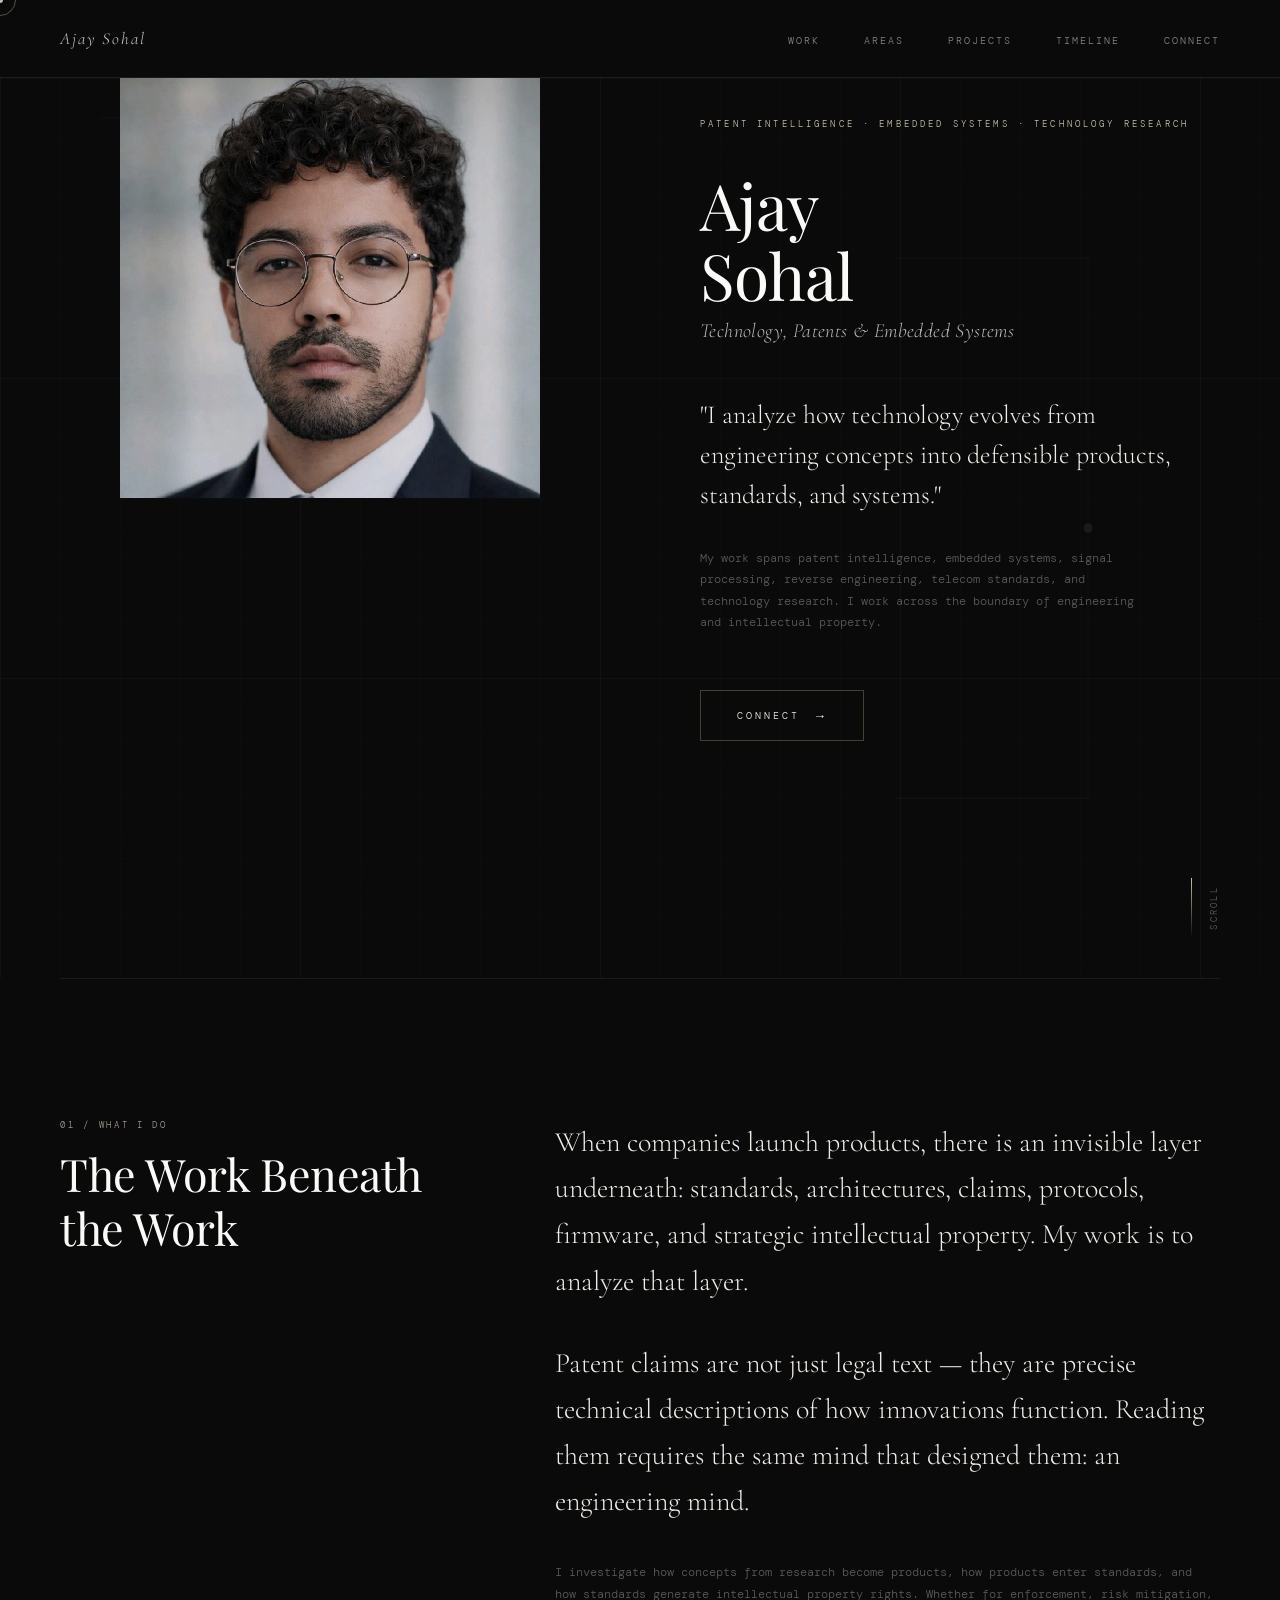
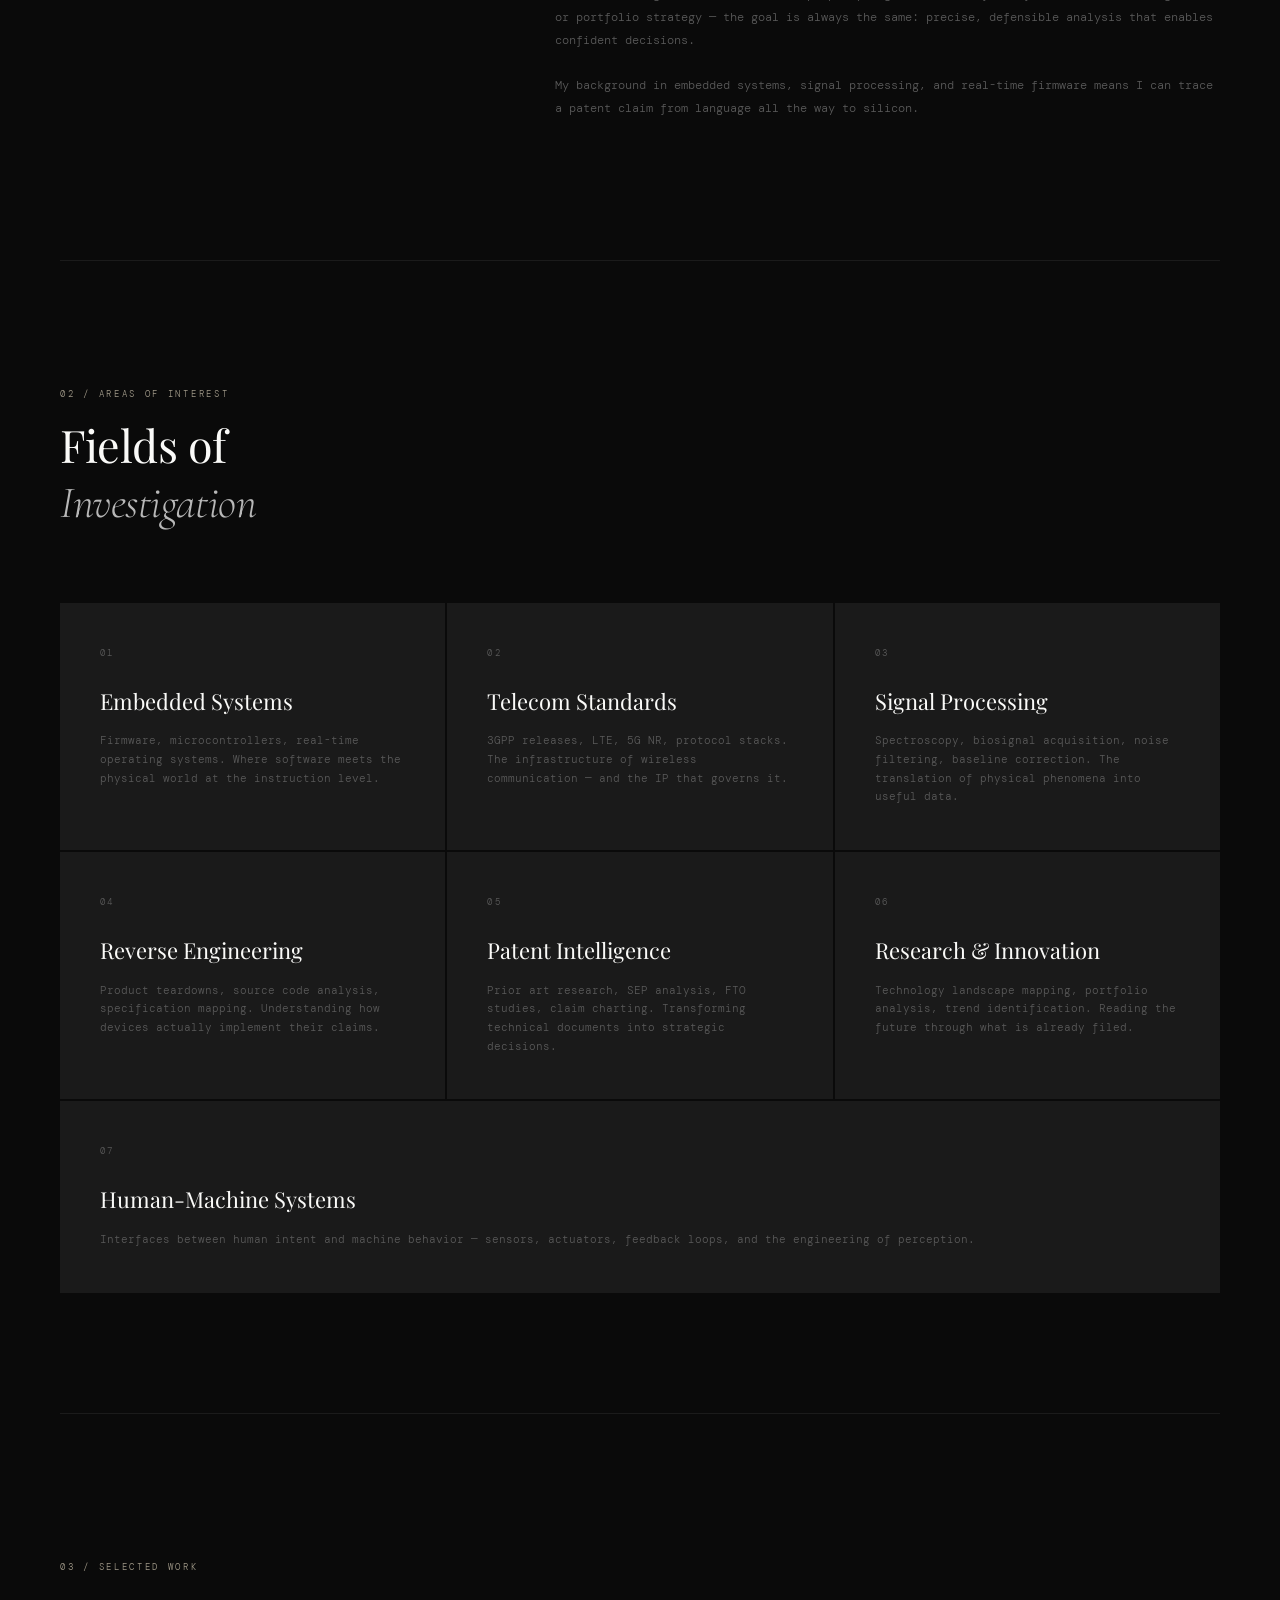
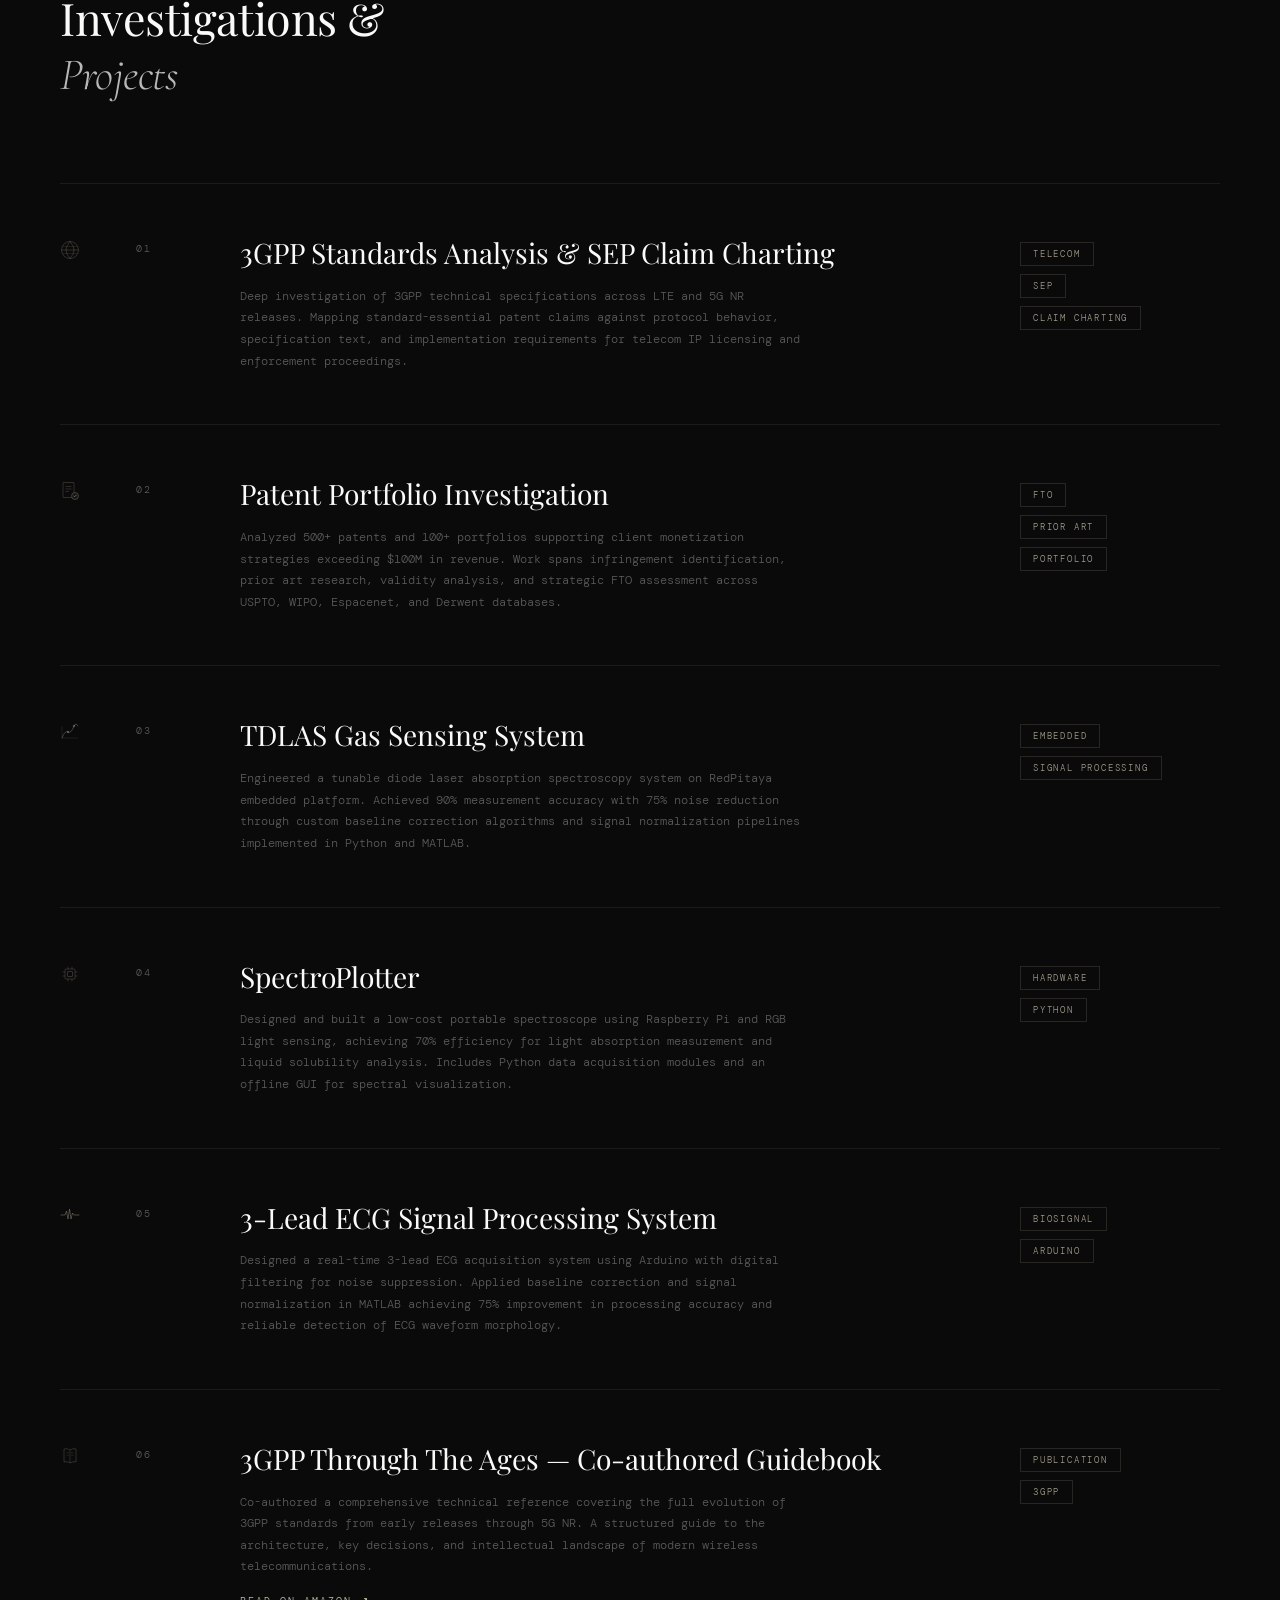
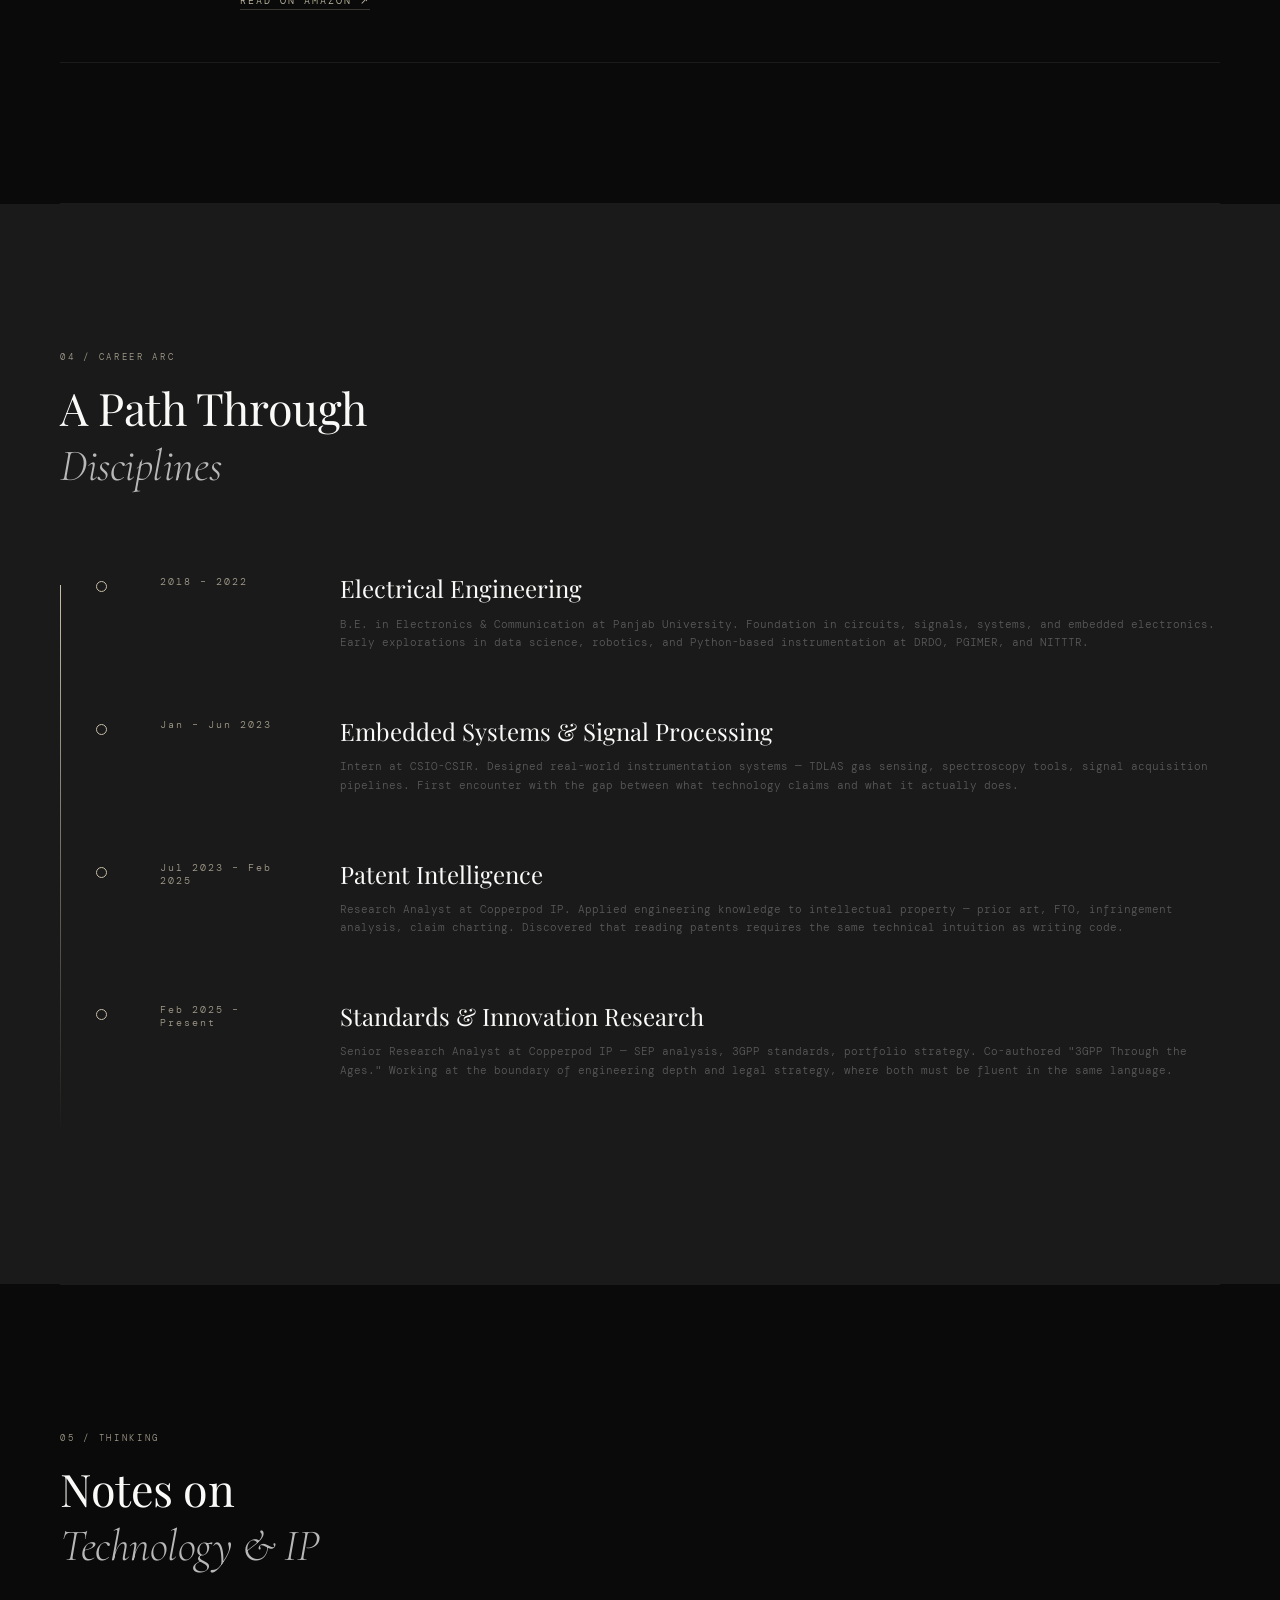
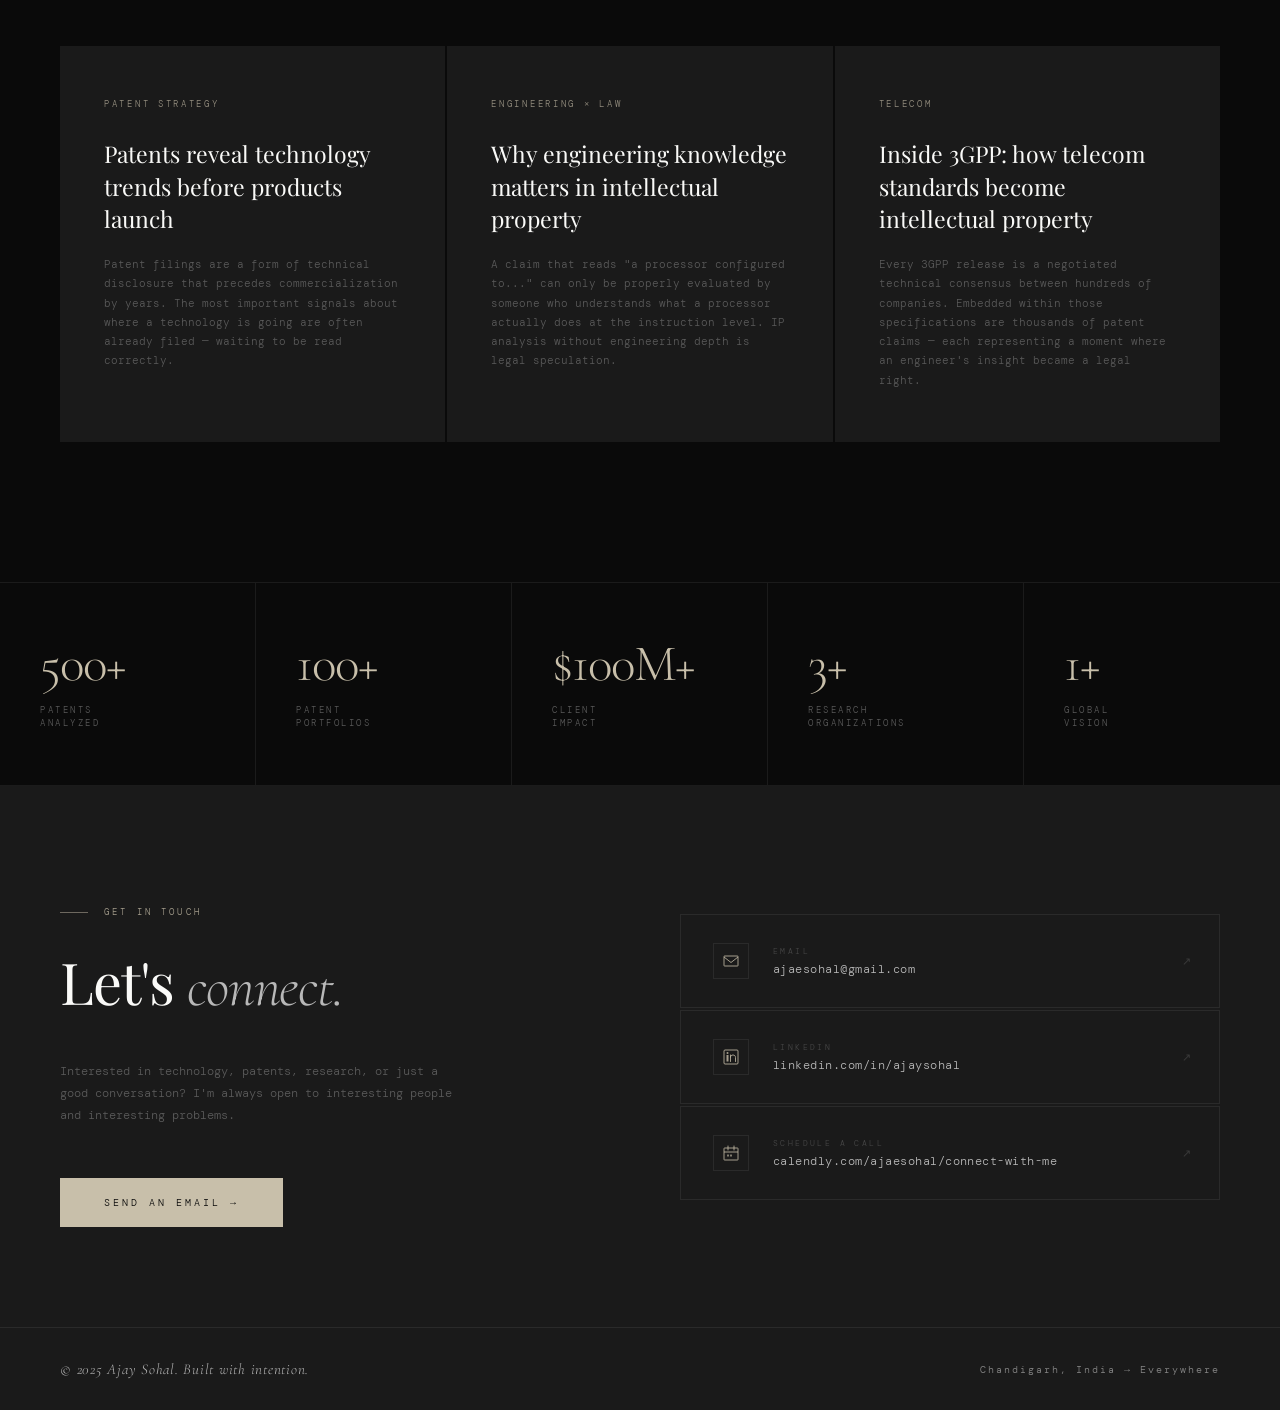
==== index.html @ 1cfcf32a "Rename ajay-sohal-portfolio-updated.html to index.html" ====
<!DOCTYPE html>
<html lang="en">
<head>
<meta charset="UTF-8">
<meta name="viewport" content="width=device-width, initial-scale=1.0">
<title>Ajay Sohal — Patents, Embedded Systems & Technology Research</title>
<link rel="preconnect" href="https://fonts.googleapis.com">
<link rel="preconnect" href="https://fonts.gstatic.com" crossorigin>
<link href="https://fonts.googleapis.com/css2?family=Playfair+Display:wght@300;400;500&family=DM+Mono:wght@300;400&family=Cormorant+Garamond:ital,wght@0,300;0,400;1,300;1,400&family=Space+Grotesk:wght@300;400&display=swap" rel="stylesheet">
<style>
  :root {
    --black: #0a0a0a;
    --charcoal: #1a1a1a;
    --graphite: #2e2e2e;
    --muted: #5a5a5a;
    --faint: #888;
    --ghost: #b8b8b8;
    --off-white: #f0ede8;
    --white: #fafaf8;
    --accent: #c8bfaa;
    --line: rgba(255,255,255,0.07);
    --line-light: rgba(0,0,0,0.08);
  }

  * { margin: 0; padding: 0; box-sizing: border-box; }

  html { scroll-behavior: smooth; }

  body {
    background: var(--black);
    color: var(--off-white);
    font-family: 'DM Mono', monospace;
    font-weight: 300;
    overflow-x: hidden;
    cursor: none;
  }

  /* Custom cursor */
  .cursor {
    position: fixed;
    width: 6px;
    height: 6px;
    background: var(--accent);
    border-radius: 50%;
    pointer-events: none;
    z-index: 9999;
    transform: translate(-50%, -50%);
    transition: transform 0.1s ease;
  }
  .cursor-ring {
    position: fixed;
    width: 32px;
    height: 32px;
    border: 1px solid rgba(200,191,170,0.4);
    border-radius: 50%;
    pointer-events: none;
    z-index: 9998;
    transform: translate(-50%, -50%);
    transition: all 0.18s ease;
  }
  .cursor-ring.hover {
    width: 56px;
    height: 56px;
    border-color: var(--accent);
    background: rgba(200,191,170,0.04);
  }

  /* Navigation */
  nav {
    position: relative;
    padding: 28px 60px;
    display: flex;
    justify-content: space-between;
    align-items: center;
    background: var(--black);
    border-bottom: 1px solid var(--line);
  }
  .nav-logo {
    font-family: 'Cormorant Garamond', serif;
    font-size: 17px;
    letter-spacing: 0.12em;
    color: var(--off-white);
    text-decoration: none;
    font-style: italic;
    opacity: 0.85;
  }
  .nav-links {
    display: flex;
    gap: 44px;
    list-style: none;
  }
  .nav-links a {
    font-family: 'DM Mono', monospace;
    font-size: 10px;
    letter-spacing: 0.2em;
    text-transform: uppercase;
    color: var(--ghost);
    text-decoration: none;
    transition: color 0.3s;
    opacity: 0.7;
  }
  .nav-links a:hover { color: var(--off-white); opacity: 1; }

  /* Section utilities */
  section { position: relative; }

  .container {
    max-width: 1280px;
    margin: 0 auto;
    padding: 0 60px;
  }

  /* ─── HERO ─── */
  #hero {
    min-height: 100vh;
    display: grid;
    grid-template-columns: 1fr 1fr;
    position: relative;
    overflow: hidden;
    align-items: start;
  }

  .hero-canvas {
    position: absolute;
    inset: 0;
    z-index: 0;
  }

  .hero-left {
    position: relative;
    z-index: 2;
    display: flex;
    align-items: flex-start;
    justify-content: center;
    padding: 0;
  }

  .hero-portrait-wrap {
    position: relative;
    width: 100%;
    display: flex;
    align-items: flex-start;
    justify-content: center;
    padding: 0 20px 0 40px;
  }
  .hero-portrait {
    display: block;
    width: 100%;
    max-width: 420px;
    height: auto;
    max-height: 100vh;
    object-fit: contain;
    object-position: top center;
    filter: grayscale(20%) contrast(1.06);
    opacity: 0.92;
  }

  .hero-right {
    position: relative;
    z-index: 2;
    display: flex;
    flex-direction: column;
    justify-content: center;
    padding: 40px 60px 80px 60px;
  }

  .hero-label {
    font-family: 'DM Mono', monospace;
    font-size: 9px;
    letter-spacing: 0.35em;
    text-transform: uppercase;
    color: var(--accent);
    margin-bottom: 40px;
    opacity: 0;
    animation: fadeUp 0.8s ease 0.3s forwards;
  }

  .hero-name {
    font-family: 'Playfair Display', serif;
    font-size: clamp(44px, 5vw, 72px);
    font-weight: 300;
    line-height: 1.1;
    letter-spacing: -0.01em;
    color: var(--white);
    margin-bottom: 8px;
    opacity: 0;
    animation: fadeUp 0.9s ease 0.5s forwards;
  }

  .hero-disciplines {
    font-family: 'Cormorant Garamond', serif;
    font-size: clamp(15px, 1.6vw, 20px);
    font-weight: 300;
    font-style: italic;
    color: var(--ghost);
    letter-spacing: 0.02em;
    margin-bottom: 52px;
    opacity: 0;
    animation: fadeUp 0.9s ease 0.65s forwards;
  }

  .hero-statement {
    font-family: 'Cormorant Garamond', serif;
    font-size: clamp(19px, 2.1vw, 26px);
    font-weight: 300;
    line-height: 1.55;
    color: var(--off-white);
    max-width: 480px;
    margin-bottom: 32px;
    opacity: 0;
    animation: fadeUp 0.9s ease 0.8s forwards;
  }

  .hero-secondary {
    font-family: 'DM Mono', monospace;
    font-size: 12px;
    font-weight: 300;
    line-height: 1.8;
    color: var(--muted);
    max-width: 440px;
    margin-bottom: 56px;
    opacity: 0;
    animation: fadeUp 0.9s ease 1.0s forwards;
  }

  .btn-connect {
    display: inline-flex;
    align-items: center;
    gap: 16px;
    font-family: 'DM Mono', monospace;
    font-size: 10px;
    letter-spacing: 0.3em;
    text-transform: uppercase;
    color: var(--off-white);
    text-decoration: none;
    border: 1px solid rgba(200,191,170,0.3);
    padding: 16px 36px;
    transition: all 0.4s ease;
    width: fit-content;
    opacity: 0;
    animation: fadeUp 0.9s ease 1.2s forwards;
    position: relative;
    overflow: hidden;
  }
  .btn-connect::before {
    content: '';
    position: absolute;
    left: 0; top: 0; bottom: 0;
    width: 0;
    background: rgba(200,191,170,0.08);
    transition: width 0.4s ease;
  }
  .btn-connect:hover::before { width: 100%; }
  .btn-connect:hover { border-color: rgba(200,191,170,0.7); color: var(--white); }
  .btn-connect .arrow { 
    font-size: 13px; 
    transition: transform 0.3s;
    display: inline-block;
  }
  .btn-connect:hover .arrow { transform: translateX(4px); }

  /* Scroll indicator */
  .scroll-hint {
    position: absolute;
    bottom: 40px;
    right: 60px;
    z-index: 2;
    display: flex;
    align-items: center;
    gap: 16px;
    opacity: 0;
    animation: fadeIn 1s ease 2s forwards;
  }
  .scroll-hint span {
    font-family: 'DM Mono', monospace;
    font-size: 9px;
    letter-spacing: 0.25em;
    text-transform: uppercase;
    color: var(--muted);
    writing-mode: vertical-rl;
    transform: rotate(180deg);
  }
  .scroll-line {
    width: 1px;
    height: 60px;
    background: linear-gradient(to bottom, var(--accent), transparent);
    animation: lineGrow 1.5s ease 2.5s both;
  }

  /* ─── DIVIDER ─── */
  .divider {
    height: 1px;
    background: var(--line);
    margin: 0 60px;
  }

  /* ─── WHAT I DO ─── */
  #what {
    padding: 140px 0;
  }
  .what-inner {
    display: grid;
    grid-template-columns: 1fr 1.6fr;
    gap: 80px;
    align-items: start;
  }
  .section-meta {
    display: flex;
    flex-direction: column;
    gap: 16px;
    position: sticky;
    top: 120px;
  }
  .section-index {
    font-family: 'DM Mono', monospace;
    font-size: 9px;
    letter-spacing: 0.3em;
    text-transform: uppercase;
    color: var(--accent);
    opacity: 0.8;
  }
  .section-title {
    font-family: 'Playfair Display', serif;
    font-size: clamp(28px, 3.5vw, 48px);
    font-weight: 300;
    line-height: 1.2;
    color: var(--white);
    letter-spacing: -0.01em;
  }

  .what-content p {
    font-family: 'Cormorant Garamond', serif;
    font-size: clamp(20px, 2.2vw, 28px);
    font-weight: 300;
    line-height: 1.65;
    color: var(--off-white);
    margin-bottom: 36px;
  }
  .what-content p.muted-p {
    font-family: 'DM Mono', monospace;
    font-size: 13px;
    line-height: 1.9;
    color: var(--muted);
    font-size: 12px;
    margin-bottom: 0;
  }

  /* ─── AREAS ─── */
  #areas {
    padding: 120px 0;
  }
  .areas-header {
    margin-bottom: 72px;
  }
  .areas-grid {
    display: grid;
    grid-template-columns: repeat(3, 1fr);
    gap: 2px;
  }
  .area-card {
    background: var(--charcoal);
    padding: 44px 40px;
    transition: background 0.4s ease, transform 0.3s ease;
    position: relative;
    overflow: hidden;
    cursor: default;
  }
  .area-card::before {
    content: '';
    position: absolute;
    top: 0; left: 0;
    width: 0;
    height: 1px;
    background: var(--accent);
    transition: width 0.5s ease;
  }
  .area-card:hover::before { width: 100%; }
  .area-card:hover { background: #1f1f1f; }
  .area-num {
    font-family: 'DM Mono', monospace;
    font-size: 9px;
    letter-spacing: 0.25em;
    color: var(--muted);
    margin-bottom: 28px;
    display: block;
  }
  .area-name {
    font-family: 'Playfair Display', serif;
    font-size: 22px;
    font-weight: 300;
    color: var(--white);
    line-height: 1.3;
    margin-bottom: 16px;
  }
  .area-desc {
    font-family: 'DM Mono', monospace;
    font-size: 11px;
    line-height: 1.7;
    color: var(--muted);
  }


  .work-icon {
    display: flex;
    align-items: flex-start;
    padding-top: 4px;
    opacity: 0.75;
    transition: opacity 0.3s;
    flex-shrink: 0;
  }
  .work-item:hover .work-icon { opacity: 1; }
  /* ─── WORK ─── */
  #work {
    padding: 140px 0;
  }
  .work-header {
    margin-bottom: 80px;
  }
  .work-list {
    display: flex;
    flex-direction: column;
    gap: 0;
  }
  .work-item {
    display: grid;
    grid-template-columns: 36px 64px 1fr 200px;
    gap: 40px;
    align-items: start;
    padding: 52px 0;
    border-top: 1px solid var(--line);
    transition: all 0.3s ease;
    position: relative;
  }
  .work-item::after {
    content: '';
    position: absolute;
    bottom: 0; left: 0;
    width: 0;
    height: 1px;
    background: rgba(200,191,170,0.2);
    transition: width 0.5s ease;
  }
  .work-item:hover::after { width: 100%; }
  .work-item:last-child { border-bottom: 1px solid var(--line); }
  .work-num {
    font-family: 'DM Mono', monospace;
    font-size: 10px;
    letter-spacing: 0.2em;
    color: var(--muted);
    padding-top: 6px;
  }
  .work-body {}
  .work-title {
    font-family: 'Playfair Display', serif;
    font-size: clamp(20px, 2.2vw, 30px);
    font-weight: 300;
    color: var(--white);
    margin-bottom: 16px;
    line-height: 1.2;
  }
  .work-desc {
    font-family: 'DM Mono', monospace;
    font-size: 12px;
    line-height: 1.8;
    color: var(--muted);
    max-width: 560px;
  }
  .work-tags {
    display: flex;
    flex-direction: column;
    gap: 8px;
    padding-top: 6px;
  }
  .work-link {
    display: inline-flex;
    align-items: center;
    gap: 6px;
    font-family: 'DM Mono', monospace;
    font-size: 10px;
    letter-spacing: 0.2em;
    text-transform: uppercase;
    color: var(--accent);
    text-decoration: none;
    margin-top: 16px;
    border-bottom: 1px solid rgba(200,191,170,0.25);
    padding-bottom: 2px;
    transition: color 0.3s, border-color 0.3s;
    width: fit-content;
  }
  .work-link:hover {
    color: var(--white);
    border-color: var(--white);
  }
  .tag {
    font-family: 'DM Mono', monospace;
    font-size: 9px;
    letter-spacing: 0.2em;
    text-transform: uppercase;
    color: var(--accent);
    border: 1px solid rgba(200,191,170,0.2);
    padding: 5px 12px;
    width: fit-content;
    opacity: 0.8;
  }

  /* ─── TIMELINE ─── */
  #timeline {
    padding: 140px 0;
    background: var(--charcoal);
  }
  .timeline-header {
    margin-bottom: 80px;
  }
  .timeline-track {
    position: relative;
    padding-left: 40px;
  }
  .timeline-track::before {
    content: '';
    position: absolute;
    left: 0;
    top: 12px;
    bottom: 12px;
    width: 1px;
    background: linear-gradient(to bottom, var(--accent), transparent);
  }
  .timeline-item {
    position: relative;
    padding: 0 0 64px 60px;
    display: grid;
    grid-template-columns: 140px 1fr;
    gap: 40px;
    opacity: 0.5;
    transition: opacity 0.3s;
  }
  .timeline-item:hover { opacity: 1; }
  .timeline-item::before {
    content: '';
    position: absolute;
    left: -4px;
    top: 8px;
    width: 9px;
    height: 9px;
    border: 1px solid var(--accent);
    background: var(--charcoal);
    border-radius: 50%;
  }
  .timeline-year {
    font-family: 'DM Mono', monospace;
    font-size: 10px;
    letter-spacing: 0.2em;
    color: var(--accent);
    opacity: 0.8;
    padding-top: 2px;
  }
  .timeline-content {}
  .timeline-stage {
    font-family: 'Playfair Display', serif;
    font-size: 24px;
    font-weight: 300;
    color: var(--white);
    margin-bottom: 10px;
    line-height: 1.3;
  }
  .timeline-detail {
    font-family: 'DM Mono', monospace;
    font-size: 11px;
    line-height: 1.7;
    color: var(--muted);
  }

  /* ─── NOTES ─── */
  #notes {
    padding: 140px 0;
  }
  .notes-header {
    margin-bottom: 72px;
  }
  .notes-grid {
    display: grid;
    grid-template-columns: repeat(3, 1fr);
    gap: 2px;
  }
  .note-card {
    background: var(--charcoal);
    padding: 52px 44px;
    transition: background 0.3s;
    position: relative;
    overflow: hidden;
  }
  .note-card:hover { background: #1f1f1f; }
  .note-card::before {
    content: '';
    position: absolute;
    top: 0; left: 0; right: 0;
    height: 1px;
    background: linear-gradient(to right, var(--accent), transparent);
    opacity: 0;
    transition: opacity 0.3s;
  }
  .note-card:hover::before { opacity: 1; }
  .note-type {
    font-family: 'DM Mono', monospace;
    font-size: 9px;
    letter-spacing: 0.3em;
    text-transform: uppercase;
    color: var(--accent);
    margin-bottom: 28px;
    display: block;
    opacity: 0.7;
  }
  .note-headline {
    font-family: 'Playfair Display', serif;
    font-size: clamp(18px, 1.8vw, 24px);
    font-weight: 300;
    color: var(--white);
    line-height: 1.4;
    margin-bottom: 20px;
  }
  .note-preview {
    font-family: 'DM Mono', monospace;
    font-size: 11px;
    line-height: 1.75;
    color: var(--muted);
  }

  /* ─── METRICS BANNER ─── */
  #metrics {
    border-top: 1px solid var(--line);
    border-bottom: 1px solid var(--line);
  }
  .metrics-grid {
    display: grid;
    grid-template-columns: repeat(5, 1fr);
  }
  .metric-cell {
    padding: 56px 40px;
    border-right: 1px solid var(--line);
    display: flex;
    flex-direction: column;
    gap: 14px;
    transition: background 0.3s ease;
  }
  .metric-cell:last-child { border-right: none; }
  .metric-cell:hover { background: rgba(200,191,170,0.03); }
  .metric-num {
    font-family: 'Cormorant Garamond', serif;
    font-size: clamp(36px, 4vw, 56px);
    font-weight: 300;
    color: var(--accent);
    line-height: 1;
    letter-spacing: -0.02em;
  }
  .metric-label {
    font-family: 'DM Mono', monospace;
    font-size: 9px;
    letter-spacing: 0.28em;
    text-transform: uppercase;
    color: var(--muted);
    line-height: 1.4;
  }

  /* ─── CONNECT ─── */
  #connect {
    padding: 120px 0 0;
    background: var(--charcoal);
  }
  .connect-inner {
    display: grid;
    grid-template-columns: 1fr 1fr;
    gap: 80px;
    align-items: start;
    padding-bottom: 100px;
  }
  .connect-left {}
  .connect-eyebrow {
    font-family: 'DM Mono', monospace;
    font-size: 9px;
    letter-spacing: 0.35em;
    text-transform: uppercase;
    color: var(--accent);
    margin-bottom: 32px;
    opacity: 0.8;
    display: flex;
    align-items: center;
    gap: 16px;
  }
  .connect-eyebrow::before {
    content: '';
    display: block;
    width: 28px;
    height: 1px;
    background: var(--accent);
    opacity: 0.6;
  }
  .connect-headline {
    font-family: 'Playfair Display', serif;
    font-size: clamp(36px, 4.5vw, 64px);
    font-weight: 300;
    line-height: 1.1;
    color: var(--white);
    margin-bottom: 40px;
    letter-spacing: -0.02em;
  }
  .connect-headline em {
    font-style: italic;
    color: var(--ghost);
    font-family: 'Cormorant Garamond', serif;
  }
  .connect-body {
    font-family: 'DM Mono', monospace;
    font-size: 12px;
    line-height: 1.85;
    color: var(--muted);
    max-width: 400px;
    margin-bottom: 52px;
  }
  .connect-cta {
    display: inline-flex;
    align-items: center;
    gap: 16px;
    font-family: 'DM Mono', monospace;
    font-size: 10px;
    letter-spacing: 0.3em;
    text-transform: uppercase;
    color: var(--black);
    background: var(--accent);
    text-decoration: none;
    padding: 18px 44px;
    transition: all 0.35s ease;
    position: relative;
    overflow: hidden;
  }
  .connect-cta:hover {
    background: var(--off-white);
    letter-spacing: 0.38em;
  }
  .connect-right {
    display: flex;
    flex-direction: column;
    gap: 2px;
    padding-top: 8px;
  }
  .contact-card {
    display: flex;
    align-items: center;
    gap: 24px;
    padding: 28px 32px;
    border: 1px solid var(--line);
    text-decoration: none;
    transition: border-color 0.3s, background 0.3s;
    position: relative;
    overflow: hidden;
  }
  .contact-card::after {
    content: '↗';
    position: absolute;
    right: 28px;
    top: 50%;
    transform: translateY(-50%);
    font-family: 'DM Mono', monospace;
    font-size: 11px;
    color: var(--muted);
    opacity: 0.5;
    transition: opacity 0.3s, color 0.3s;
  }
  .contact-card:hover { border-color: rgba(200,191,170,0.3); background: rgba(200,191,170,0.03); }
  .contact-card:hover::after { opacity: 1; color: var(--accent); }
  .contact-icon {
    width: 36px;
    height: 36px;
    border: 1px solid var(--line);
    display: flex;
    align-items: center;
    justify-content: center;
    flex-shrink: 0;
    color: var(--accent);
  }
  .contact-meta {
    display: flex;
    flex-direction: column;
    gap: 5px;
  }
  .contact-type {
    font-family: 'DM Mono', monospace;
    font-size: 8px;
    letter-spacing: 0.3em;
    text-transform: uppercase;
    color: var(--muted);
    opacity: 0.7;
  }
  .contact-value {
    font-family: 'DM Mono', monospace;
    font-size: 12px;
    color: var(--ghost);
    letter-spacing: 0.04em;
  }

  /* ─── FOOTER ─── */
  footer {
    background: var(--charcoal);
    padding: 32px 60px;
    display: flex;
    justify-content: space-between;
    align-items: center;
    border-top: 1px solid var(--line);
  }
  .footer-name {
    font-family: 'Cormorant Garamond', serif;
    font-size: 15px;
    font-style: italic;
    color: var(--ghost);
    letter-spacing: 0.05em;
  }
  .footer-copy {
    font-family: 'DM Mono', monospace;
    font-size: 10px;
    letter-spacing: 0.2em;
    color: var(--faint);
  }

  /* ─── ANIMATIONS ─── */
  @keyframes fadeUp {
    from { opacity: 0; transform: translateY(24px); }
    to { opacity: 1; transform: translateY(0); }
  }
  @keyframes fadeIn {
    from { opacity: 0; }
    to { opacity: 1; }
  }
  @keyframes lineGrow {
    from { transform: scaleY(0); transform-origin: top; }
    to { transform: scaleY(1); transform-origin: top; }
  }
  @keyframes gridPulse {
    0%, 100% { opacity: 0.03; }
    50% { opacity: 0.07; }
  }

  /* Reveal on scroll */
  .reveal {
    opacity: 0;
    transform: translateY(30px);
    transition: opacity 0.8s ease, transform 0.8s ease;
  }
  .reveal.visible {
    opacity: 1;
    transform: translateY(0);
  }
  .reveal-stagger .reveal:nth-child(2) { transition-delay: 0.1s; }
  .reveal-stagger .reveal:nth-child(3) { transition-delay: 0.2s; }
  .reveal-stagger .reveal:nth-child(4) { transition-delay: 0.3s; }
  .reveal-stagger .reveal:nth-child(5) { transition-delay: 0.4s; }
  .reveal-stagger .reveal:nth-child(6) { transition-delay: 0.5s; }
  .reveal-stagger .reveal:nth-child(7) { transition-delay: 0.6s; }

  /* ─── RESPONSIVE ─── */
  @media (max-width: 1024px) {
    nav { padding: 24px 40px; }
    .container { padding: 0 40px; }
    .divider { margin: 0 40px; }
    footer { padding: 36px 40px; }
    #hero { grid-template-columns: 1fr; min-height: auto; }
    .hero-left { padding: 120px 40px 0; justify-content: center; }
    .hero-portrait-wrap { width: 360px; }
    .hero-portrait { height: 480px; }
    .hero-right { padding: 60px 40px 80px; }
    .scroll-hint { display: none; }
    .what-inner { grid-template-columns: 1fr; gap: 40px; }
    .section-meta { position: static; }
    .areas-grid { grid-template-columns: repeat(2, 1fr); }
    .work-item { grid-template-columns: 60px 1fr; }
    .work-tags { display: none; }
    .timeline-item { grid-template-columns: 100px 1fr; gap: 24px; }
    .notes-grid { grid-template-columns: 1fr 1fr; }
    nav .nav-links { display: none; }
    .metrics-grid { grid-template-columns: repeat(3, 1fr); }
    .metric-cell:nth-child(3) { border-right: none; }
    .metric-cell:nth-child(4) { border-right: 1px solid var(--line); }
    .connect-inner { grid-template-columns: 1fr; gap: 56px; }
  }

  @media (max-width: 640px) {
    .container { padding: 0 24px; }
    .areas-grid { grid-template-columns: 1fr; }
    .work-item { grid-template-columns: 1fr; gap: 12px; }
    .work-num { display: none; }
    .timeline-item { grid-template-columns: 1fr; gap: 8px; padding-left: 36px; }
    .notes-grid { grid-template-columns: 1fr; }
    .metrics-grid { grid-template-columns: repeat(2, 1fr); }
    .metric-cell:nth-child(3) { border-right: 1px solid var(--line); }
    .metric-cell:nth-child(4) { border-right: none; }
    .metric-cell:nth-child(5) { grid-column: span 2; border-right: none; }
    footer { flex-direction: column; gap: 12px; text-align: center; }
  }

  /* Extra polish */
  ::selection { background: rgba(200,191,170,0.2); color: var(--white); }

  /* technical grid overlay on hero */
  .hero-grid {
    position: absolute;
    inset: 0;
    z-index: 1;
    overflow: hidden;
    pointer-events: none;
  }
</style>
</head>
<body>

<!-- Custom cursor -->
<div class="cursor" id="cursor"></div>
<div class="cursor-ring" id="cursorRing"></div>

<!-- Navigation -->
<nav>
  <a href="#hero" class="nav-logo">Ajay Sohal</a>
  <ul class="nav-links">
    <li><a href="#what">Work</a></li>
    <li><a href="#areas">Areas</a></li>
    <li><a href="#work">Projects</a></li>
    <li><a href="#timeline">Timeline</a></li>
    <li><a href="#connect">Connect</a></li>
  </ul>
</nav>

<!-- ─── HERO ─── -->
<section id="hero">
  <!-- Technical grid SVG background -->
  <div class="hero-grid">
    <svg width="100%" height="100%" xmlns="http://www.w3.org/2000/svg" style="animation: gridPulse 6s ease-in-out infinite;">
      <defs>
        <pattern id="grid" width="60" height="60" patternUnits="userSpaceOnUse">
          <path d="M 60 0 L 0 0 0 60" fill="none" stroke="rgba(200,191,170,0.06)" stroke-width="0.5"/>
        </pattern>
        <pattern id="grid2" width="300" height="300" patternUnits="userSpaceOnUse">
          <path d="M 300 0 L 0 0 0 300" fill="none" stroke="rgba(200,191,170,0.1)" stroke-width="0.5"/>
        </pattern>
        <!-- Diagonal technical lines -->
        <pattern id="diag" width="80" height="80" patternUnits="userSpaceOnUse" patternTransform="rotate(15)">
          <line x1="0" y1="0" x2="0" y2="80" stroke="rgba(200,191,170,0.025)" stroke-width="0.5"/>
        </pattern>
      </defs>
      <rect width="100%" height="100%" fill="url(#grid)"/>
      <rect width="100%" height="100%" fill="url(#grid2)"/>
      <rect width="100%" height="100%" fill="url(#diag)"/>
      <!-- Decorative circuit-like lines -->
      <g stroke="rgba(200,191,170,0.06)" stroke-width="0.7" fill="none">
        <polyline points="100,40 180,40 180,120 280,120"/>
        <polyline points="200,200 200,280 320,280 320,360"/>
        <circle cx="180" cy="40" r="3" fill="rgba(200,191,170,0.12)"/>
        <circle cx="200" cy="280" r="3" fill="rgba(200,191,170,0.12)"/>
      </g>
      <!-- Right side technical annotation lines -->
      <g stroke="rgba(200,191,170,0.08)" stroke-width="0.5" fill="none">
        <line x1="70%" y1="20%" x2="85%" y2="20%"/>
        <line x1="85%" y1="20%" x2="85%" y2="80%"/>
        <line x1="70%" y1="80%" x2="85%" y2="80%"/>
        <circle cx="85%" cy="50%" r="4" fill="rgba(200,191,170,0.08)" stroke="rgba(200,191,170,0.15)"/>
      </g>
    </svg>
  </div>

  <div class="hero-left">
    <div class="hero-portrait-wrap">
      <img 
        src="[data-uri]" 
        alt="Ajay Sohal" 
        class="hero-portrait"
      />
    </div>
  </div>

  <div class="hero-right">
    <div class="hero-label">Patent Intelligence · Embedded Systems · Technology Research</div>
    <h1 class="hero-name">Ajay<br>Sohal</h1>
    <div class="hero-disciplines">Technology, Patents & Embedded Systems</div>
    <p class="hero-statement">
      "I analyze how technology evolves from engineering concepts into defensible products, standards, and systems."
    </p>
    <p class="hero-secondary">
      My work spans patent intelligence, embedded systems, signal processing, reverse engineering, telecom standards, and technology research. I work across the boundary of engineering and intellectual property.
    </p>
    <a href="https://calendly.com/ajaesohal/connect-with-me" target="_blank" class="btn-connect">
      Connect <span class="arrow">→</span>
    </a>
  </div>

  <div class="scroll-hint">
    <div class="scroll-line"></div>
    <span>Scroll</span>
  </div>
</section>

<div class="divider"></div>

<!-- ─── WHAT I DO ─── -->
<section id="what">
  <div class="container">
    <div class="what-inner">
      <div class="section-meta reveal">
        <span class="section-index">01 / What I Do</span>
        <h2 class="section-title">The Work Beneath the Work</h2>
      </div>
      <div class="what-content">
        <p class="reveal">
          When companies launch products, there is an invisible layer underneath: standards, architectures, claims, protocols, firmware, and strategic intellectual property. My work is to analyze that layer.
        </p>
        <p class="reveal">
          Patent claims are not just legal text — they are precise technical descriptions of how innovations function. Reading them requires the same mind that designed them: an engineering mind.
        </p>
        <p class="muted-p reveal">
          I investigate how concepts from research become products, how products enter standards, and how standards generate intellectual property rights. Whether for enforcement, risk mitigation, or portfolio strategy — the goal is always the same: precise, defensible analysis that enables confident decisions.<br><br>
          My background in embedded systems, signal processing, and real-time firmware means I can trace a patent claim from language all the way to silicon.
        </p>
      </div>
    </div>
  </div>
</section>

<div class="divider"></div>

<!-- ─── AREAS ─── -->
<section id="areas">
  <div class="container">
    <div class="areas-header reveal">
      <span class="section-index">02 / Areas of Interest</span>
      <h2 class="section-title" style="margin-top:16px;">Fields of<br><em style="font-family:'Cormorant Garamond',serif;font-style:italic;color:var(--ghost);">Investigation</em></h2>
    </div>
    <div class="areas-grid reveal-stagger">
      <div class="area-card reveal">
        <span class="area-num">01</span>
        <div class="area-name">Embedded Systems</div>
        <div class="area-desc">Firmware, microcontrollers, real-time operating systems. Where software meets the physical world at the instruction level.</div>
      </div>
      <div class="area-card reveal">
        <span class="area-num">02</span>
        <div class="area-name">Telecom Standards</div>
        <div class="area-desc">3GPP releases, LTE, 5G NR, protocol stacks. The infrastructure of wireless communication — and the IP that governs it.</div>
      </div>
      <div class="area-card reveal">
        <span class="area-num">03</span>
        <div class="area-name">Signal Processing</div>
        <div class="area-desc">Spectroscopy, biosignal acquisition, noise filtering, baseline correction. The translation of physical phenomena into useful data.</div>
      </div>
      <div class="area-card reveal">
        <span class="area-num">04</span>
        <div class="area-name">Reverse Engineering</div>
        <div class="area-desc">Product teardowns, source code analysis, specification mapping. Understanding how devices actually implement their claims.</div>
      </div>
      <div class="area-card reveal">
        <span class="area-num">05</span>
        <div class="area-name">Patent Intelligence</div>
        <div class="area-desc">Prior art research, SEP analysis, FTO studies, claim charting. Transforming technical documents into strategic decisions.</div>
      </div>
      <div class="area-card reveal">
        <span class="area-num">06</span>
        <div class="area-name">Research & Innovation</div>
        <div class="area-desc">Technology landscape mapping, portfolio analysis, trend identification. Reading the future through what is already filed.</div>
      </div>
      <div class="area-card reveal" style="grid-column: span 3;">
        <span class="area-num">07</span>
        <div class="area-name">Human-Machine Systems</div>
        <div class="area-desc">Interfaces between human intent and machine behavior — sensors, actuators, feedback loops, and the engineering of perception.</div>
      </div>
    </div>
  </div>
</section>

<div class="divider"></div>

<!-- ─── SELECTED WORK ─── -->
<section id="work">
  <div class="container">
    <div class="work-header reveal">
      <span class="section-index">03 / Selected Work</span>
      <h2 class="section-title" style="margin-top:16px;">Investigations &<br><em style="font-family:'Cormorant Garamond',serif;font-style:italic;color:var(--ghost);">Projects</em></h2>
    </div>
    <div class="work-list">
      <div class="work-item reveal">
        <div class="work-icon">
          <svg width="20" height="20" viewBox="0 0 20 20" fill="none" xmlns="http://www.w3.org/2000/svg">
            <circle cx="10" cy="10" r="8.5" stroke="rgba(200,191,170,0.4)" stroke-width="0.7"/>
            <path d="M10 1.5 Q14 6 14 10 Q14 14 10 18.5 Q6 14 6 10 Q6 6 10 1.5Z" stroke="rgba(200,191,170,0.4)" stroke-width="0.7" fill="none"/>
            <line x1="1.5" y1="10" x2="18.5" y2="10" stroke="rgba(200,191,170,0.4)" stroke-width="0.7"/>
            <line x1="2.5" y1="6.5" x2="17.5" y2="6.5" stroke="rgba(200,191,170,0.25)" stroke-width="0.6"/>
            <line x1="2.5" y1="13.5" x2="17.5" y2="13.5" stroke="rgba(200,191,170,0.25)" stroke-width="0.6"/>
          </svg>
        </div>
        <div class="work-num">01</div>
        <div class="work-body">
          <div class="work-title">3GPP Standards Analysis & SEP Claim Charting</div>
          <div class="work-desc">Deep investigation of 3GPP technical specifications across LTE and 5G NR releases. Mapping standard-essential patent claims against protocol behavior, specification text, and implementation requirements for telecom IP licensing and enforcement proceedings.</div>
        </div>
        <div class="work-tags">
          <span class="tag">Telecom</span>
          <span class="tag">SEP</span>
          <span class="tag">Claim Charting</span>
        </div>
      </div>
      <div class="work-item reveal">
        <div class="work-icon">
          <svg width="20" height="20" viewBox="0 0 20 20" fill="none" xmlns="http://www.w3.org/2000/svg">
            <rect x="3" y="1.5" width="11" height="15" rx="0.5" stroke="rgba(200,191,170,0.4)" stroke-width="0.7"/>
            <line x1="5.5" y1="5.5" x2="11.5" y2="5.5" stroke="rgba(200,191,170,0.35)" stroke-width="0.7"/>
            <line x1="5.5" y1="8" x2="11.5" y2="8" stroke="rgba(200,191,170,0.35)" stroke-width="0.7"/>
            <line x1="5.5" y1="10.5" x2="9" y2="10.5" stroke="rgba(200,191,170,0.35)" stroke-width="0.7"/>
            <circle cx="15" cy="15" r="3.5" fill="var(--charcoal)" stroke="rgba(200,191,170,0.5)" stroke-width="0.7"/>
            <path d="M13.8 15 L14.6 15.8 L16.2 14.2" stroke="rgba(200,191,170,0.8)" stroke-width="0.8" stroke-linecap="round" stroke-linejoin="round"/>
          </svg>
        </div>
        <div class="work-num">02</div>
        <div class="work-body">
          <div class="work-title">Patent Portfolio Investigation</div>
          <div class="work-desc">Analyzed 500+ patents and 100+ portfolios supporting client monetization strategies exceeding $100M in revenue. Work spans infringement identification, prior art research, validity analysis, and strategic FTO assessment across USPTO, WIPO, Espacenet, and Derwent databases.</div>
        </div>
        <div class="work-tags">
          <span class="tag">FTO</span>
          <span class="tag">Prior Art</span>
          <span class="tag">Portfolio</span>
        </div>
      </div>
      <div class="work-item reveal">
        <div class="work-icon">
          <svg width="20" height="20" viewBox="0 0 20 20" fill="none" xmlns="http://www.w3.org/2000/svg">
            <path d="M2 16 Q5 8 8 10 Q11 12 14 4 Q16 0 18 4" stroke="rgba(200,191,170,0.5)" stroke-width="0.8" fill="none" stroke-linecap="round"/>
            <line x1="2" y1="16" x2="18" y2="16" stroke="rgba(200,191,170,0.25)" stroke-width="0.6"/>
            <line x1="2" y1="4" x2="2" y2="16" stroke="rgba(200,191,170,0.25)" stroke-width="0.6"/>
            <circle cx="8" cy="10" r="1.2" fill="rgba(200,191,170,0.5)"/>
            <circle cx="14" cy="4" r="1.2" fill="rgba(200,191,170,0.5)"/>
          </svg>
        </div>
        <div class="work-num">03</div>
        <div class="work-body">
          <div class="work-title">TDLAS Gas Sensing System</div>
          <div class="work-desc">Engineered a tunable diode laser absorption spectroscopy system on RedPitaya embedded platform. Achieved 90% measurement accuracy with 75% noise reduction through custom baseline correction algorithms and signal normalization pipelines implemented in Python and MATLAB.</div>
        </div>
        <div class="work-tags">
          <span class="tag">Embedded</span>
          <span class="tag">Signal Processing</span>
        </div>
      </div>
      <div class="work-item reveal">
        <div class="work-icon">
          <svg width="20" height="20" viewBox="0 0 20 20" fill="none" xmlns="http://www.w3.org/2000/svg">
            <rect x="5" y="5" width="10" height="10" rx="1" stroke="rgba(200,191,170,0.4)" stroke-width="0.7"/>
            <rect x="7.5" y="7.5" width="5" height="5" rx="0.5" stroke="rgba(200,191,170,0.5)" stroke-width="0.6"/>
            <line x1="8" y1="5" x2="8" y2="2.5" stroke="rgba(200,191,170,0.35)" stroke-width="0.7"/>
            <line x1="12" y1="5" x2="12" y2="2.5" stroke="rgba(200,191,170,0.35)" stroke-width="0.7"/>
            <line x1="8" y1="15" x2="8" y2="17.5" stroke="rgba(200,191,170,0.35)" stroke-width="0.7"/>
            <line x1="12" y1="15" x2="12" y2="17.5" stroke="rgba(200,191,170,0.35)" stroke-width="0.7"/>
            <line x1="5" y1="8" x2="2.5" y2="8" stroke="rgba(200,191,170,0.35)" stroke-width="0.7"/>
            <line x1="5" y1="12" x2="2.5" y2="12" stroke="rgba(200,191,170,0.35)" stroke-width="0.7"/>
            <line x1="15" y1="8" x2="17.5" y2="8" stroke="rgba(200,191,170,0.35)" stroke-width="0.7"/>
            <line x1="15" y1="12" x2="17.5" y2="12" stroke="rgba(200,191,170,0.35)" stroke-width="0.7"/>
          </svg>
        </div>
        <div class="work-num">04</div>
        <div class="work-body">
          <div class="work-title">SpectroPlotter</div>
          <div class="work-desc">Designed and built a low-cost portable spectroscope using Raspberry Pi and RGB light sensing, achieving 70% efficiency for light absorption measurement and liquid solubility analysis. Includes Python data acquisition modules and an offline GUI for spectral visualization.</div>
        </div>
        <div class="work-tags">
          <span class="tag">Hardware</span>
          <span class="tag">Python</span>
        </div>
      </div>
      <div class="work-item reveal">
        <div class="work-icon">
          <svg width="20" height="20" viewBox="0 0 20 20" fill="none" xmlns="http://www.w3.org/2000/svg">
            <path d="M1 10 L5 10 L6.5 6 L8 14 L9.5 4 L11 14 L12.5 8 L14 10 L19 10" stroke="rgba(200,191,170,0.55)" stroke-width="0.85" fill="none" stroke-linecap="round" stroke-linejoin="round"/>
          </svg>
        </div>
        <div class="work-num">05</div>
        <div class="work-body">
          <div class="work-title">3-Lead ECG Signal Processing System</div>
          <div class="work-desc">Designed a real-time 3-lead ECG acquisition system using Arduino with digital filtering for noise suppression. Applied baseline correction and signal normalization in MATLAB achieving 75% improvement in processing accuracy and reliable detection of ECG waveform morphology.</div>
        </div>
        <div class="work-tags">
          <span class="tag">Biosignal</span>
          <span class="tag">Arduino</span>
        </div>
      </div>
      <div class="work-item reveal">
        <div class="work-icon">
          <svg width="20" height="20" viewBox="0 0 20 20" fill="none" xmlns="http://www.w3.org/2000/svg">
            <path d="M4 3 C4 3 7 2 10 4 C13 2 16 3 16 3 L16 16 C16 16 13 15 10 17 C7 15 4 16 4 16 Z" stroke="rgba(200,191,170,0.4)" stroke-width="0.7" fill="none"/>
            <line x1="10" y1="4" x2="10" y2="17" stroke="rgba(200,191,170,0.3)" stroke-width="0.7"/>
            <line x1="6.5" y1="7" x2="9" y2="6.5" stroke="rgba(200,191,170,0.3)" stroke-width="0.6"/>
            <line x1="6.5" y1="9.5" x2="9" y2="9" stroke="rgba(200,191,170,0.3)" stroke-width="0.6"/>
            <line x1="11" y1="6.5" x2="13.5" y2="7" stroke="rgba(200,191,170,0.3)" stroke-width="0.6"/>
            <line x1="11" y1="9" x2="13.5" y2="9.5" stroke="rgba(200,191,170,0.3)" stroke-width="0.6"/>
          </svg>
        </div>
        <div class="work-num">06</div>
        <div class="work-body">
          <div class="work-title">3GPP Through The Ages — Co-authored Guidebook</div>
          <div class="work-desc">Co-authored a comprehensive technical reference covering the full evolution of 3GPP standards from early releases through 5G NR. A structured guide to the architecture, key decisions, and intellectual landscape of modern wireless telecommunications.</div>
          <a href="https://www.amazon.com/3GPP-Through-Ages-Rahul-Vijh-ebook/dp/B0G67CX9LN/" target="_blank" class="work-link">Read on Amazon ↗</a>
        </div>
        <div class="work-tags">
          <span class="tag">Publication</span>
          <span class="tag">3GPP</span>
        </div>
      </div>
    </div>
  </div>
</section>

<div class="divider"></div>

<!-- ─── TIMELINE ─── -->
<section id="timeline">
  <div class="container">
    <div class="timeline-header reveal">
      <span class="section-index">04 / Career Arc</span>
      <h2 class="section-title" style="margin-top:16px;">A Path Through<br><em style="font-family:'Cormorant Garamond',serif;font-style:italic;color:var(--ghost);">Disciplines</em></h2>
    </div>
    <div class="timeline-track">
      <div class="timeline-item reveal">
        <div class="timeline-year">2018 – 2022</div>
        <div class="timeline-content">
          <div class="timeline-stage">Electrical Engineering</div>
          <div class="timeline-detail">B.E. in Electronics & Communication at Panjab University. Foundation in circuits, signals, systems, and embedded electronics. Early explorations in data science, robotics, and Python-based instrumentation at DRDO, PGIMER, and NITTTR.</div>
        </div>
      </div>
      <div class="timeline-item reveal">
        <div class="timeline-year">Jan – Jun 2023</div>
        <div class="timeline-content">
          <div class="timeline-stage">Embedded Systems & Signal Processing</div>
          <div class="timeline-detail">Intern at CSIO-CSIR. Designed real-world instrumentation systems — TDLAS gas sensing, spectroscopy tools, signal acquisition pipelines. First encounter with the gap between what technology claims and what it actually does.</div>
        </div>
      </div>
      <div class="timeline-item reveal">
        <div class="timeline-year">Jul 2023 – Feb 2025</div>
        <div class="timeline-content">
          <div class="timeline-stage">Patent Intelligence</div>
          <div class="timeline-detail">Research Analyst at Copperpod IP. Applied engineering knowledge to intellectual property — prior art, FTO, infringement analysis, claim charting. Discovered that reading patents requires the same technical intuition as writing code.</div>
        </div>
      </div>
      <div class="timeline-item reveal">
        <div class="timeline-year">Feb 2025 – Present</div>
        <div class="timeline-content">
          <div class="timeline-stage">Standards & Innovation Research</div>
          <div class="timeline-detail">Senior Research Analyst at Copperpod IP — SEP analysis, 3GPP standards, portfolio strategy. Co-authored "3GPP Through the Ages." Working at the boundary of engineering depth and legal strategy, where both must be fluent in the same language.</div>
        </div>
      </div>
    </div>
  </div>
</section>

<div class="divider"></div>

<!-- ─── NOTES ─── -->
<section id="notes">
  <div class="container">
    <div class="notes-header reveal">
      <span class="section-index">05 / Thinking</span>
      <h2 class="section-title" style="margin-top:16px;">Notes on<br><em style="font-family:'Cormorant Garamond',serif;font-style:italic;color:var(--ghost);">Technology & IP</em></h2>
    </div>
    <div class="notes-grid reveal-stagger">
      <div class="note-card reveal">
        <span class="note-type">Patent Strategy</span>
        <div class="note-headline">Patents reveal technology trends before products launch</div>
        <div class="note-preview">Patent filings are a form of technical disclosure that precedes commercialization by years. The most important signals about where a technology is going are often already filed — waiting to be read correctly.</div>
      </div>
      <div class="note-card reveal">
        <span class="note-type">Engineering × Law</span>
        <div class="note-headline">Why engineering knowledge matters in intellectual property</div>
        <div class="note-preview">A claim that reads "a processor configured to..." can only be properly evaluated by someone who understands what a processor actually does at the instruction level. IP analysis without engineering depth is legal speculation.</div>
      </div>
      <div class="note-card reveal">
        <span class="note-type">Telecom</span>
        <div class="note-headline">Inside 3GPP: how telecom standards become intellectual property</div>
        <div class="note-preview">Every 3GPP release is a negotiated technical consensus between hundreds of companies. Embedded within those specifications are thousands of patent claims — each representing a moment where an engineer's insight became a legal right.</div>
      </div>
    </div>
  </div>
</section>

<!-- ─── METRICS ─── -->
<section id="metrics">
  <div class="metrics-grid reveal-stagger">
    <div class="metric-cell reveal">
      <div class="metric-num">500+</div>
      <div class="metric-label">Patents<br>Analyzed</div>
    </div>
    <div class="metric-cell reveal">
      <div class="metric-num">100+</div>
      <div class="metric-label">Patent<br>Portfolios</div>
    </div>
    <div class="metric-cell reveal">
      <div class="metric-num">$100M+</div>
      <div class="metric-label">Client<br>Impact</div>
    </div>
    <div class="metric-cell reveal">
      <div class="metric-num">3+</div>
      <div class="metric-label">Research<br>Organizations</div>
    </div>
    <div class="metric-cell reveal">
      <div class="metric-num">1+</div>
      <div class="metric-label">Global<br>Vision</div>
    </div>
  </div>
</section>

<!-- ─── CONNECT ─── -->
<section id="connect">
  <div class="container">
    <div class="connect-inner">
      <div class="connect-left reveal">
        <div class="connect-eyebrow">Get in touch</div>
        <h2 class="connect-headline">
          Let's <em>connect.</em>
        </h2>
        <p class="connect-body">
          Interested in technology, patents, research, or just a good conversation? I'm always open to interesting people and interesting problems.
        </p>
        <a href="mailto:ajaesohal@gmail.com" class="connect-cta">
          Send an Email →
        </a>
      </div>
      <div class="connect-right reveal">
        <a href="mailto:ajaesohal@gmail.com" class="contact-card">
          <div class="contact-icon">
            <svg width="16" height="16" viewBox="0 0 16 16" fill="none" xmlns="http://www.w3.org/2000/svg">
              <rect x="1" y="3" width="14" height="10" rx="0.5" stroke="currentColor" stroke-width="0.8"/>
              <path d="M1 4L8 9.5L15 4" stroke="currentColor" stroke-width="0.8"/>
            </svg>
          </div>
          <div class="contact-meta">
            <span class="contact-type">Email</span>
            <span class="contact-value">ajaesohal@gmail.com</span>
          </div>
        </a>
        <a href="https://www.linkedin.com/in/ajaysohal" target="_blank" class="contact-card">
          <div class="contact-icon">
            <svg width="16" height="16" viewBox="0 0 16 16" fill="none" xmlns="http://www.w3.org/2000/svg">
              <rect x="1" y="1" width="14" height="14" rx="1" stroke="currentColor" stroke-width="0.8"/>
              <rect x="3.5" y="6" width="2" height="6.5" fill="currentColor" opacity="0.8"/>
              <circle cx="4.5" cy="4" r="1" fill="currentColor" opacity="0.8"/>
              <path d="M7.5 6V12.5M7.5 8C7.5 7 8.5 6 10 6C11.5 6 12.5 7 12.5 8.5V12.5" stroke="currentColor" stroke-width="0.8" stroke-linecap="round"/>
            </svg>
          </div>
          <div class="contact-meta">
            <span class="contact-type">LinkedIn</span>
            <span class="contact-value">linkedin.com/in/ajaysohal</span>
          </div>
        </a>
        <a href="https://calendly.com/ajaesohal/connect-with-me" target="_blank" class="contact-card">
          <div class="contact-icon">
            <svg width="16" height="16" viewBox="0 0 16 16" fill="none" xmlns="http://www.w3.org/2000/svg">
              <rect x="1" y="3" width="14" height="12" rx="0.5" stroke="currentColor" stroke-width="0.8"/>
              <line x1="5" y1="1" x2="5" y2="5" stroke="currentColor" stroke-width="0.8" stroke-linecap="round"/>
              <line x1="11" y1="1" x2="11" y2="5" stroke="currentColor" stroke-width="0.8" stroke-linecap="round"/>
              <line x1="1" y1="7" x2="15" y2="7" stroke="currentColor" stroke-width="0.8"/>
              <rect x="4" y="9.5" width="2" height="2" rx="0.3" fill="currentColor" opacity="0.6"/>
              <rect x="7" y="9.5" width="2" height="2" rx="0.3" fill="currentColor" opacity="0.6"/>
            </svg>
          </div>
          <div class="contact-meta">
            <span class="contact-type">Schedule a Call</span>
            <span class="contact-value">calendly.com/ajaesohal/connect-with-me</span>
          </div>
        </a>
      </div>
    </div>
  </div>
</section>

<!-- ─── FOOTER ─── -->
<footer>
  <span class="footer-name">© 2025 Ajay Sohal. Built with intention.</span>
  <span class="footer-copy">Chandigarh, India → Everywhere</span>
</footer>

<script>
  // Custom cursor
  const cursor = document.getElementById('cursor');
  const ring = document.getElementById('cursorRing');
  let mx = 0, my = 0, rx = 0, ry = 0;

  document.addEventListener('mousemove', e => {
    mx = e.clientX; my = e.clientY;
    cursor.style.left = mx + 'px';
    cursor.style.top = my + 'px';
  });

  function animRing() {
    rx += (mx - rx) * 0.12;
    ry += (my - ry) * 0.12;
    ring.style.left = rx + 'px';
    ring.style.top = ry + 'px';
    requestAnimationFrame(animRing);
  }
  animRing();

  document.querySelectorAll('a, button, .area-card, .note-card, .work-item').forEach(el => {
    el.addEventListener('mouseenter', () => ring.classList.add('hover'));
    el.addEventListener('mouseleave', () => ring.classList.remove('hover'));
  });

  // Scroll reveal
  const observer = new IntersectionObserver((entries) => {
    entries.forEach(entry => {
      if (entry.isIntersecting) {
        entry.target.classList.add('visible');
      }
    });
  }, { threshold: 0.1, rootMargin: '0px 0px -40px 0px' });

  document.querySelectorAll('.reveal').forEach(el => observer.observe(el));




</script>
</body>
</html>
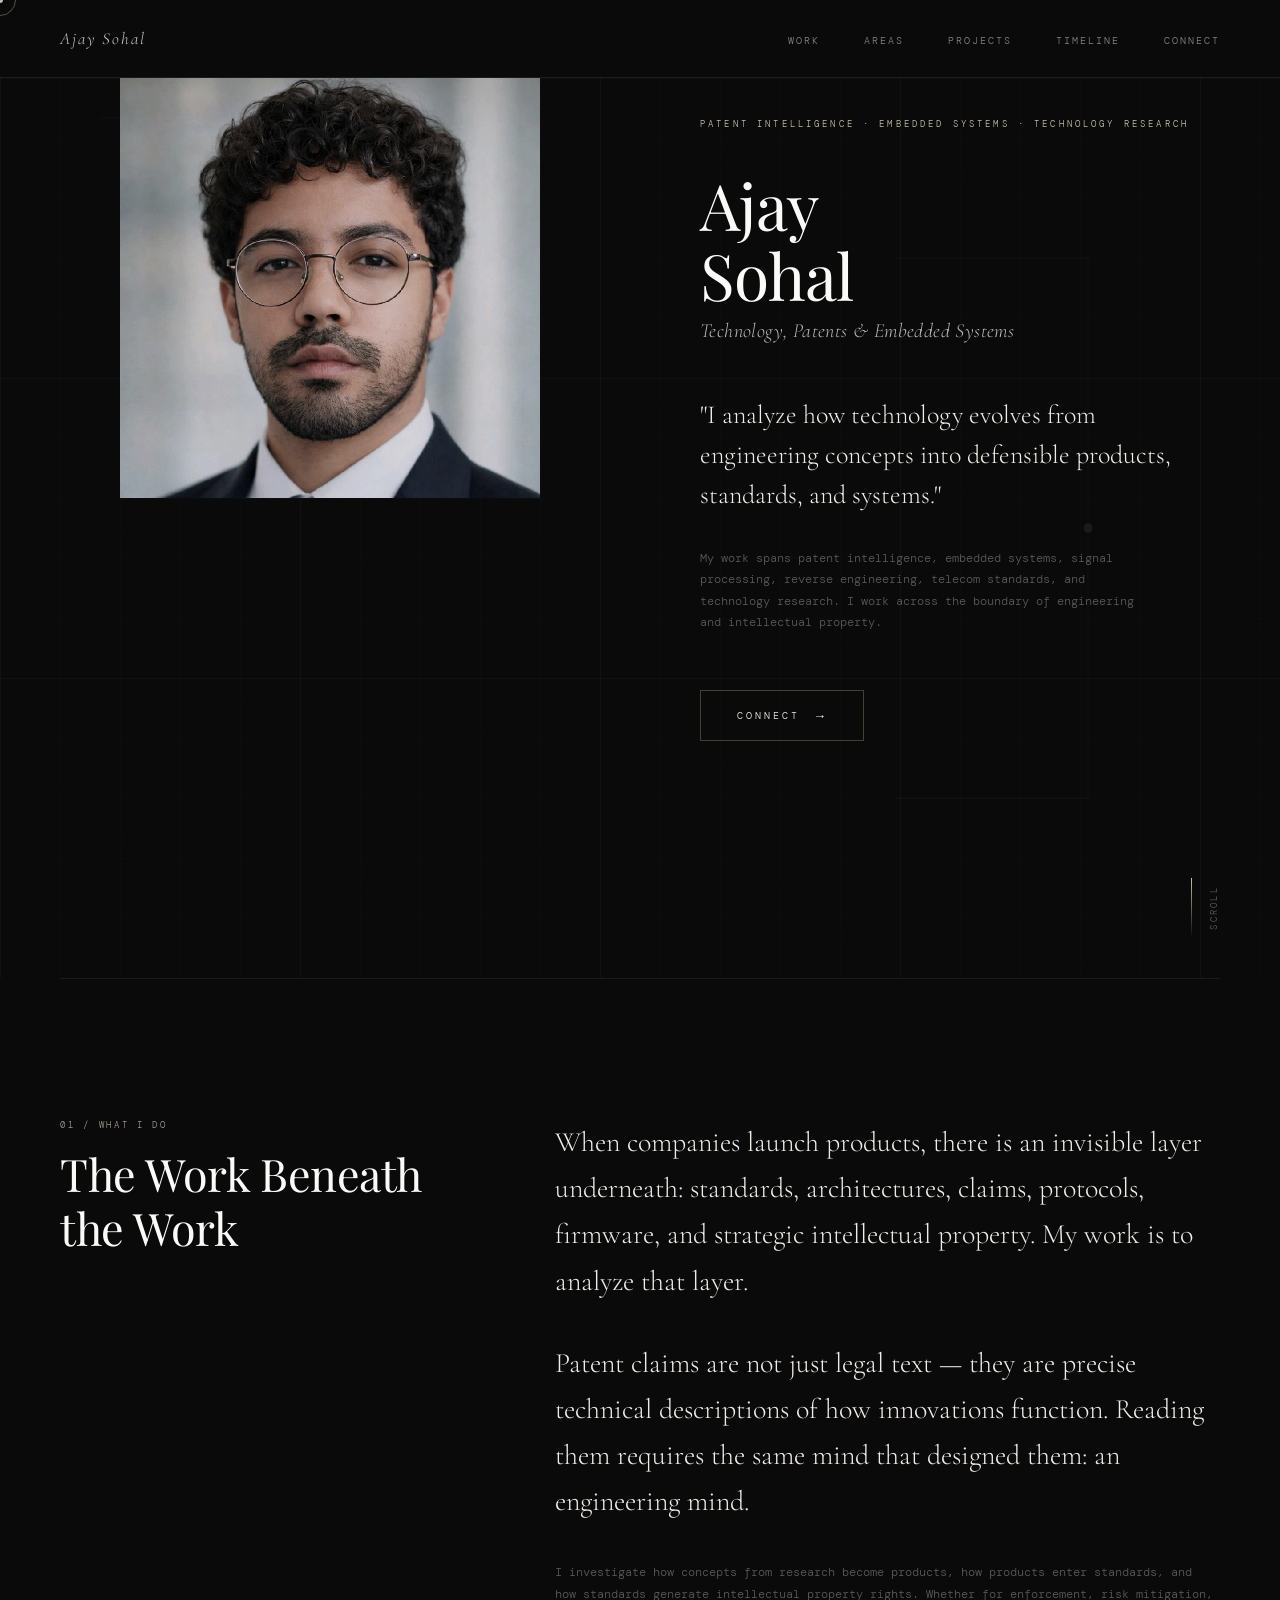
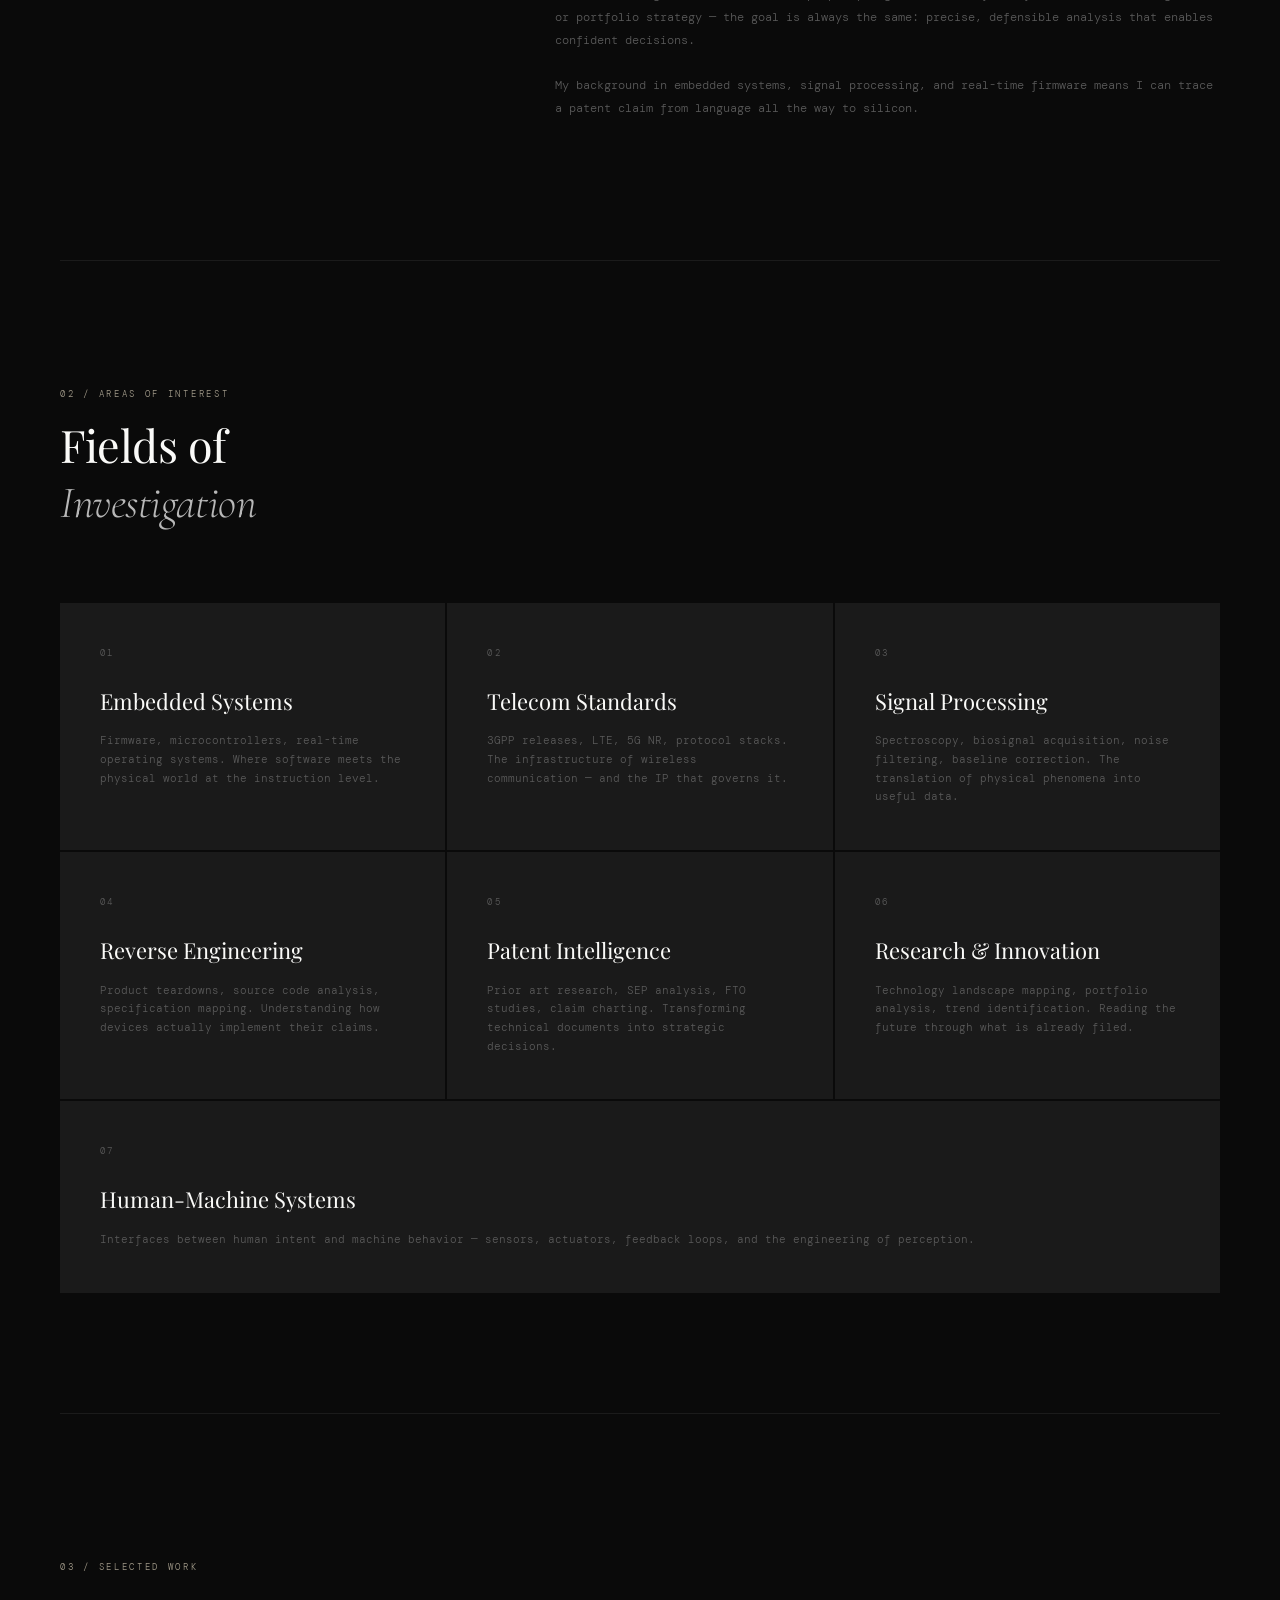
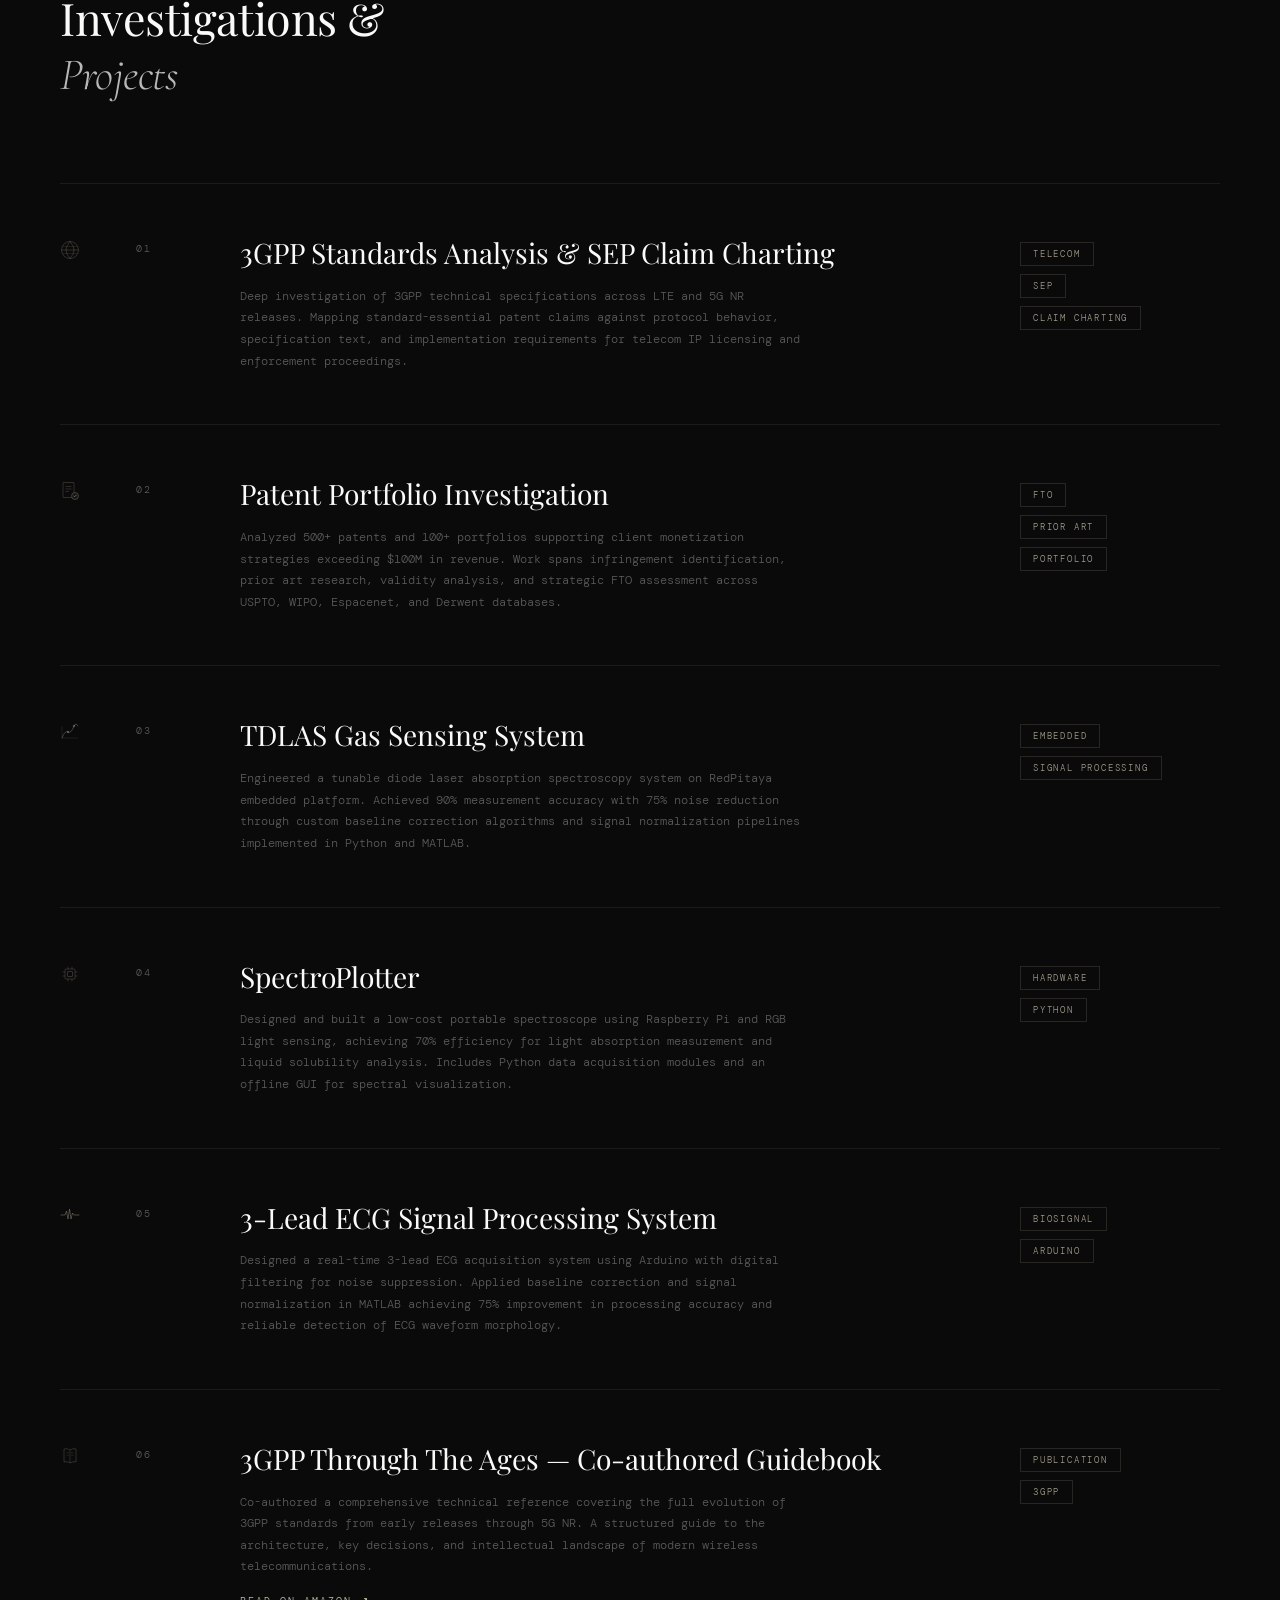
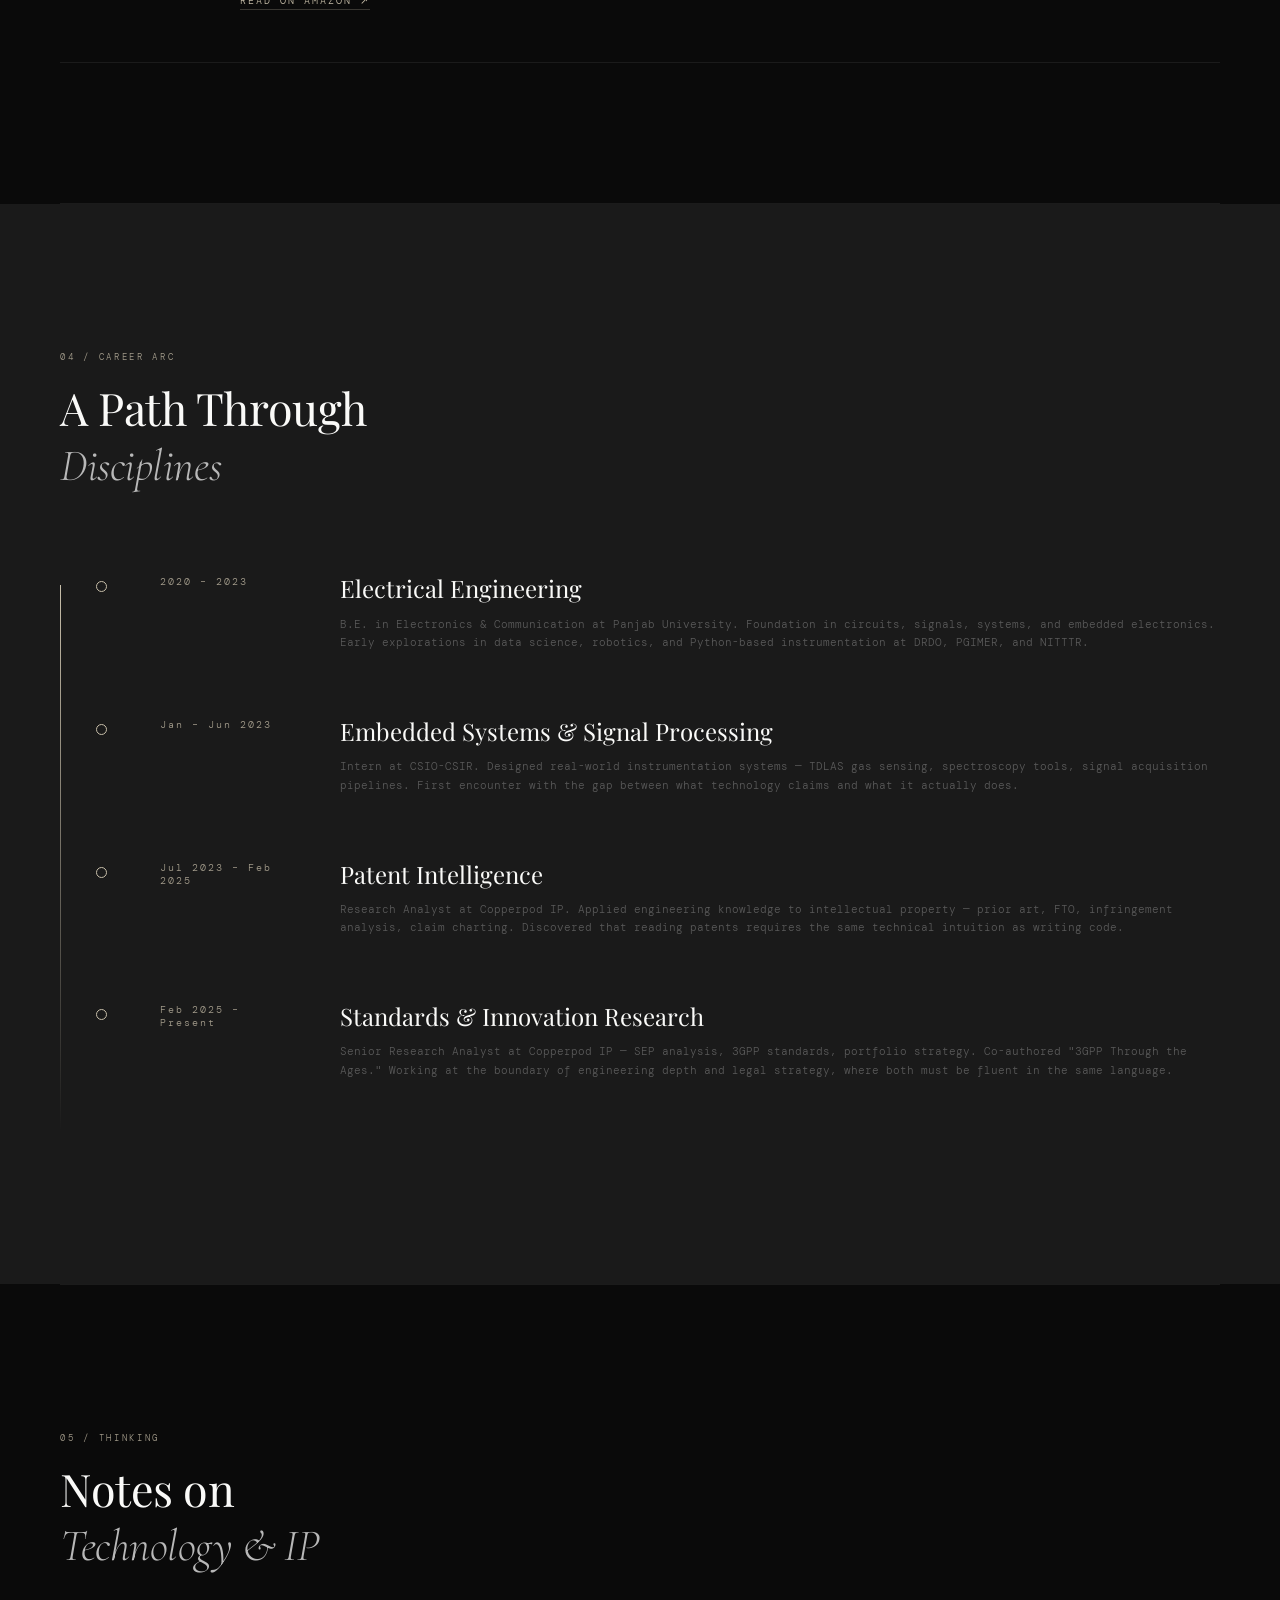
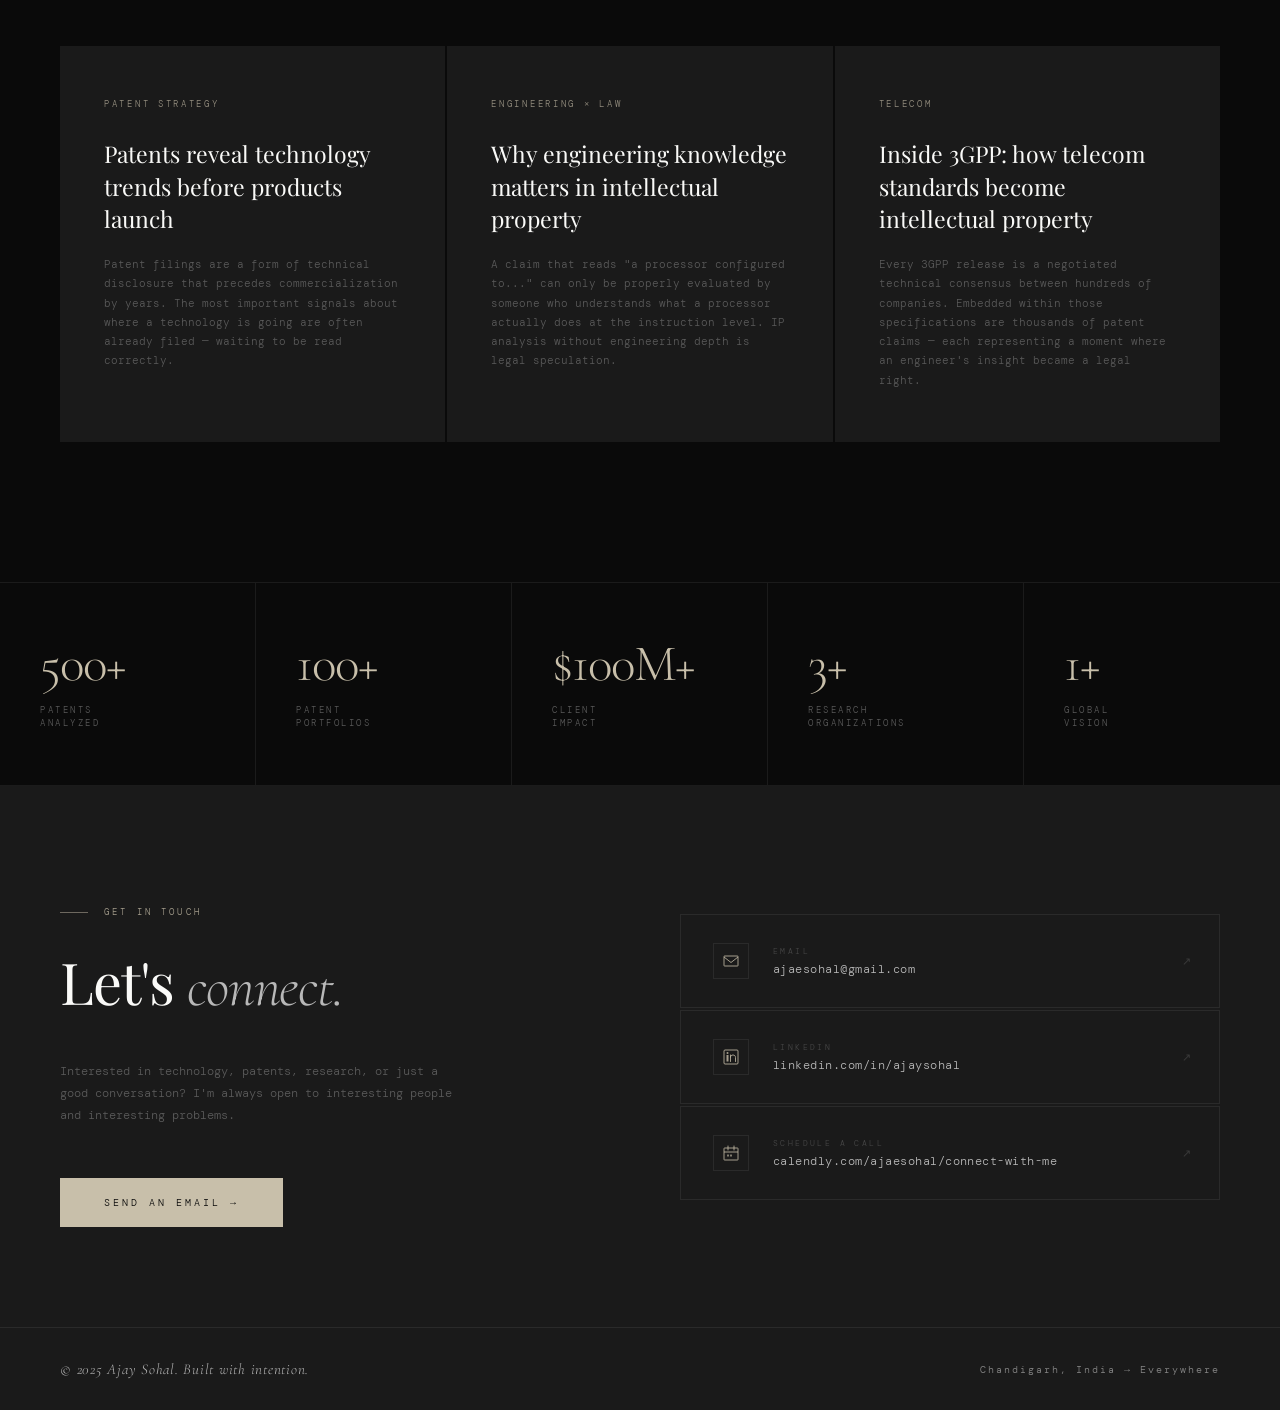
==== commit 04f5887e: "Update index.html" ====
--- a/index.html
+++ b/index.html
@@ -1219,7 +1219,7 @@
     </div>
     <div class="timeline-track">
       <div class="timeline-item reveal">
-        <div class="timeline-year">2018 – 2022</div>
+        <div class="timeline-year">2020 – 2023</div>
         <div class="timeline-content">
           <div class="timeline-stage">Electrical Engineering</div>
           <div class="timeline-detail">B.E. in Electronics & Communication at Panjab University. Foundation in circuits, signals, systems, and embedded electronics. Early explorations in data science, robotics, and Python-based instrumentation at DRDO, PGIMER, and NITTTR.</div>
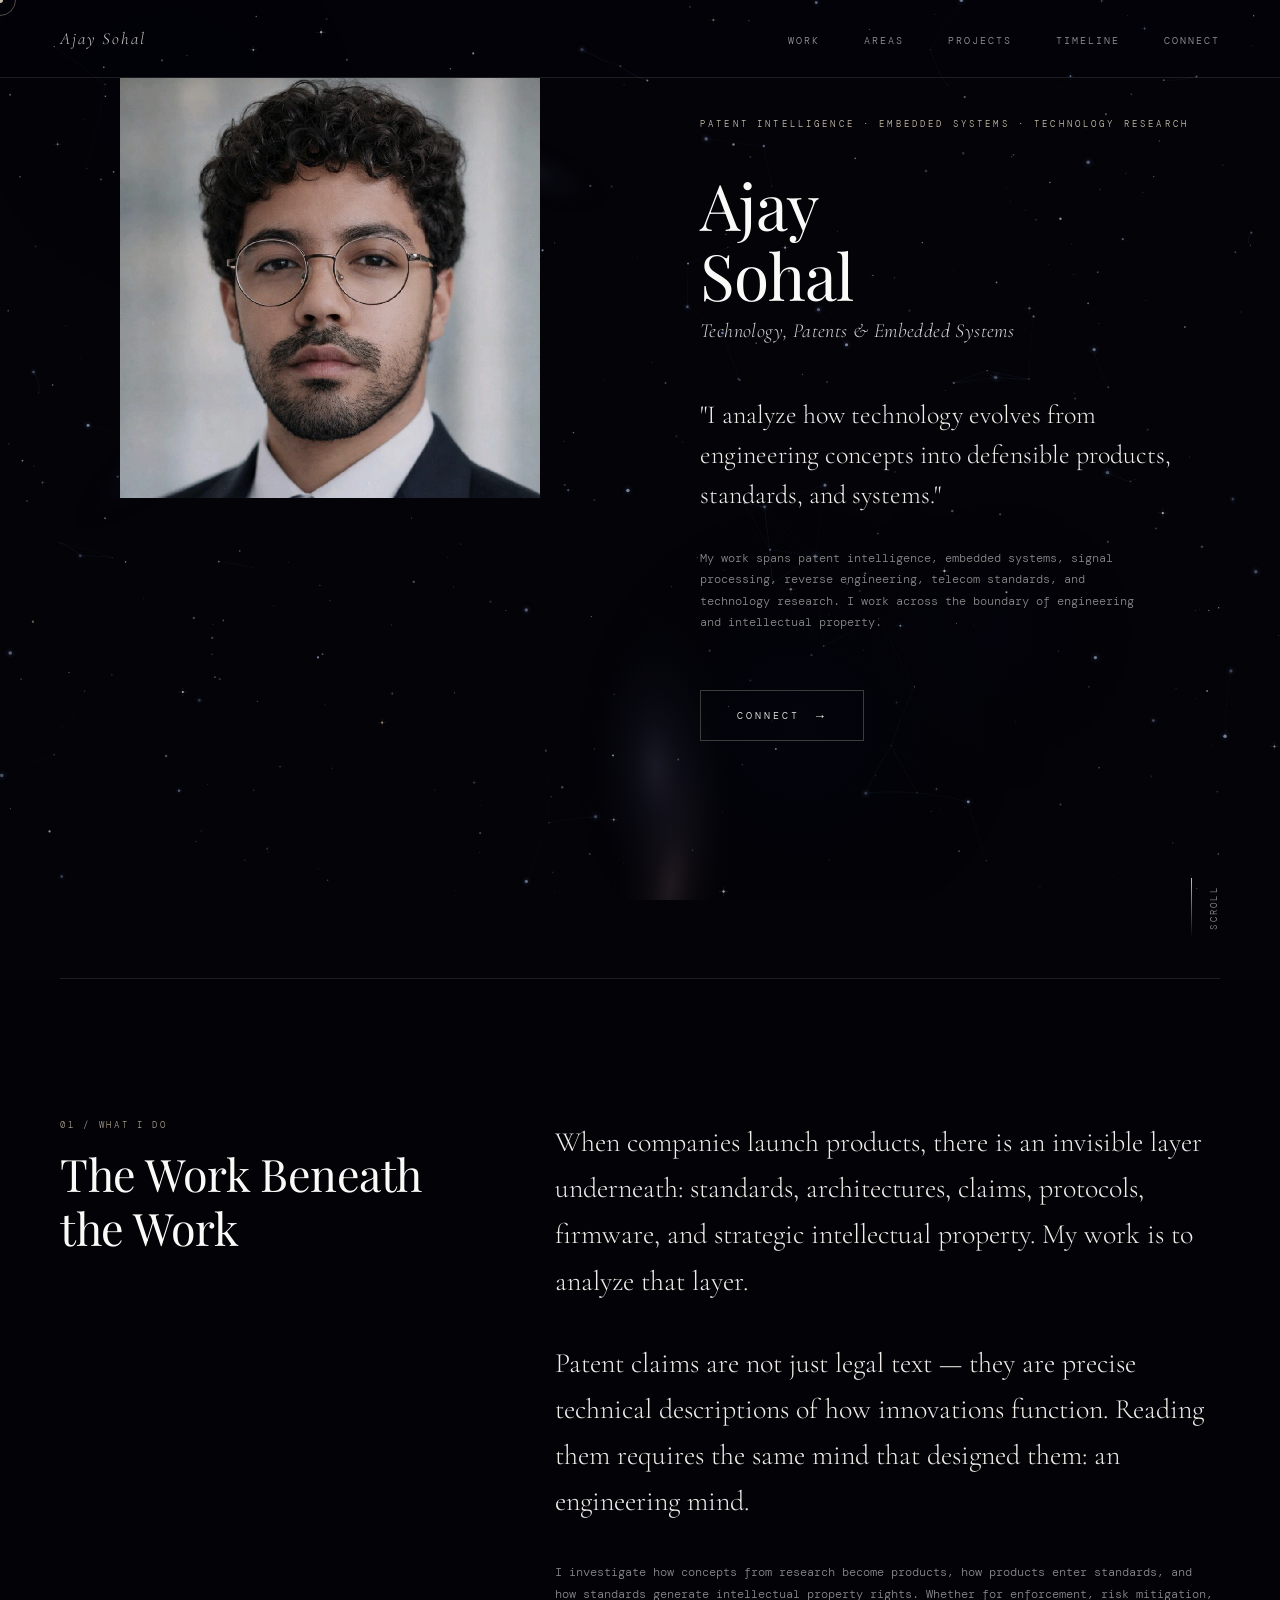
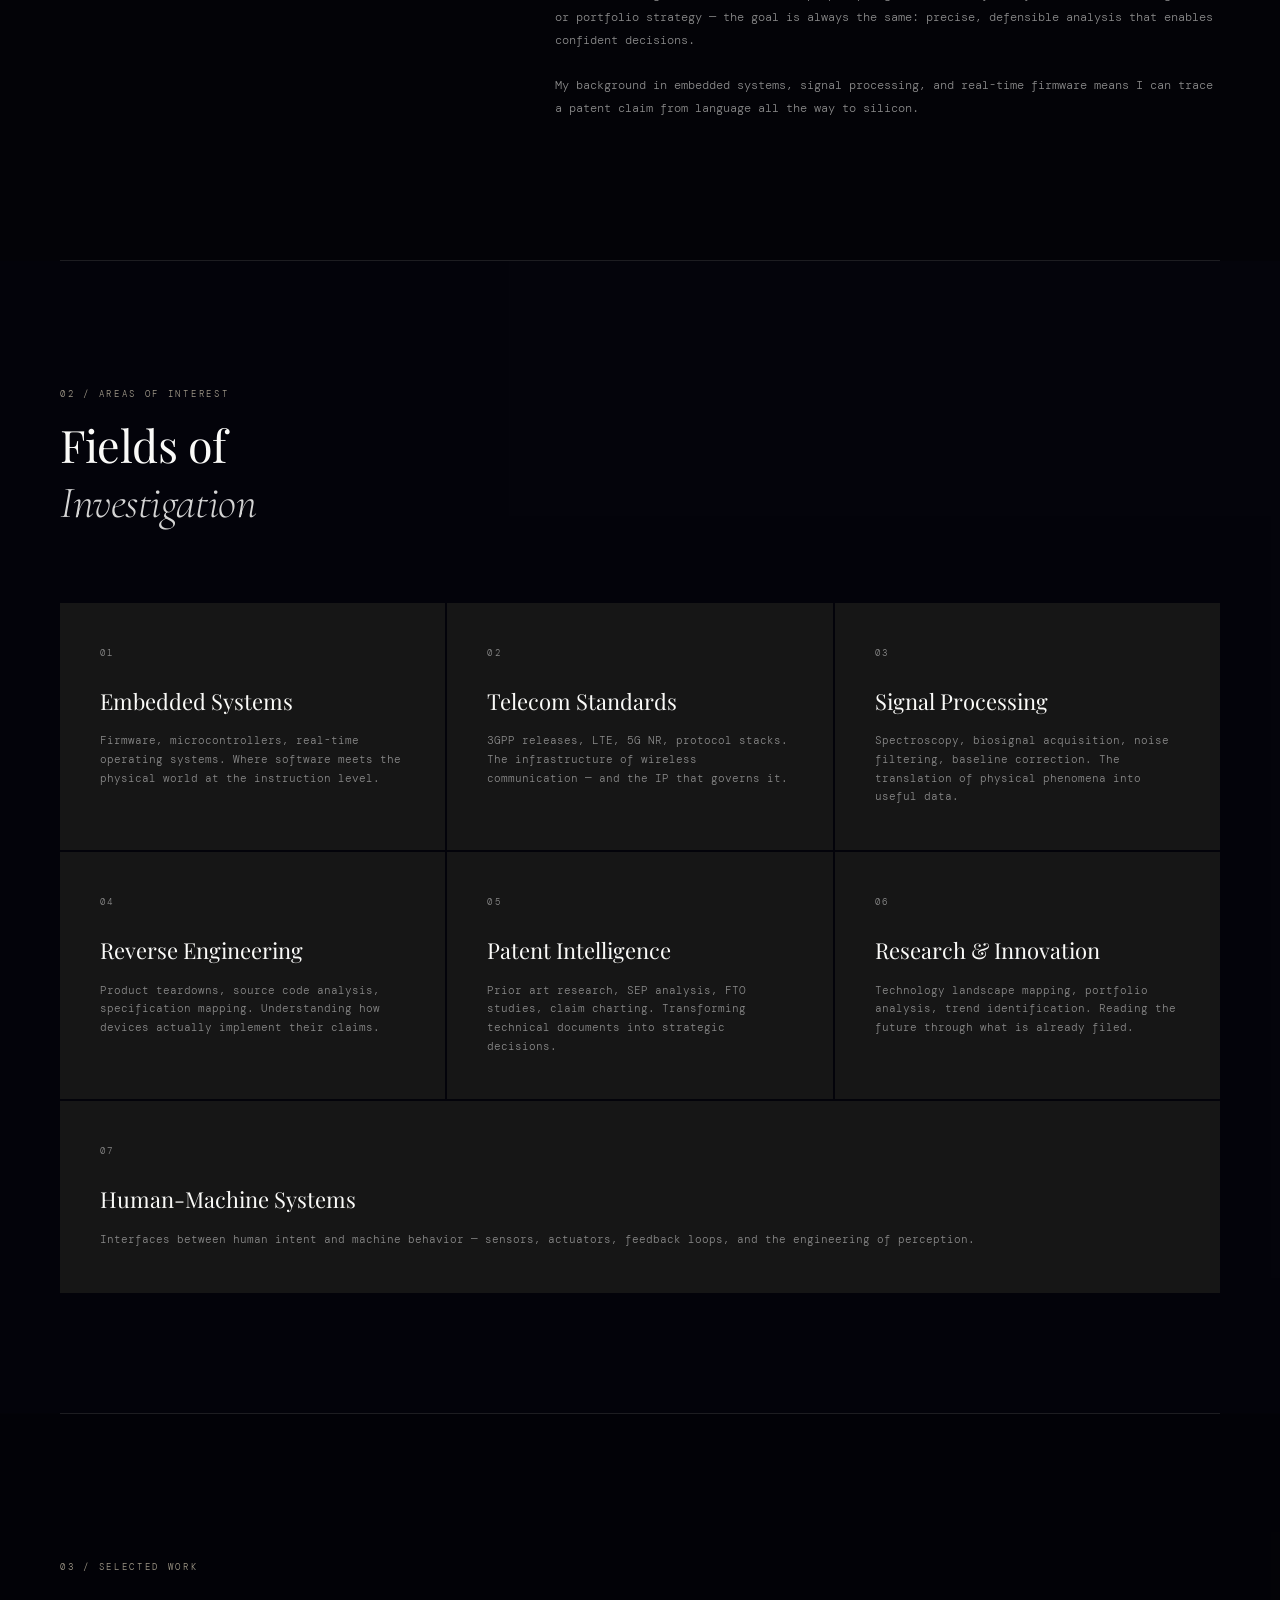
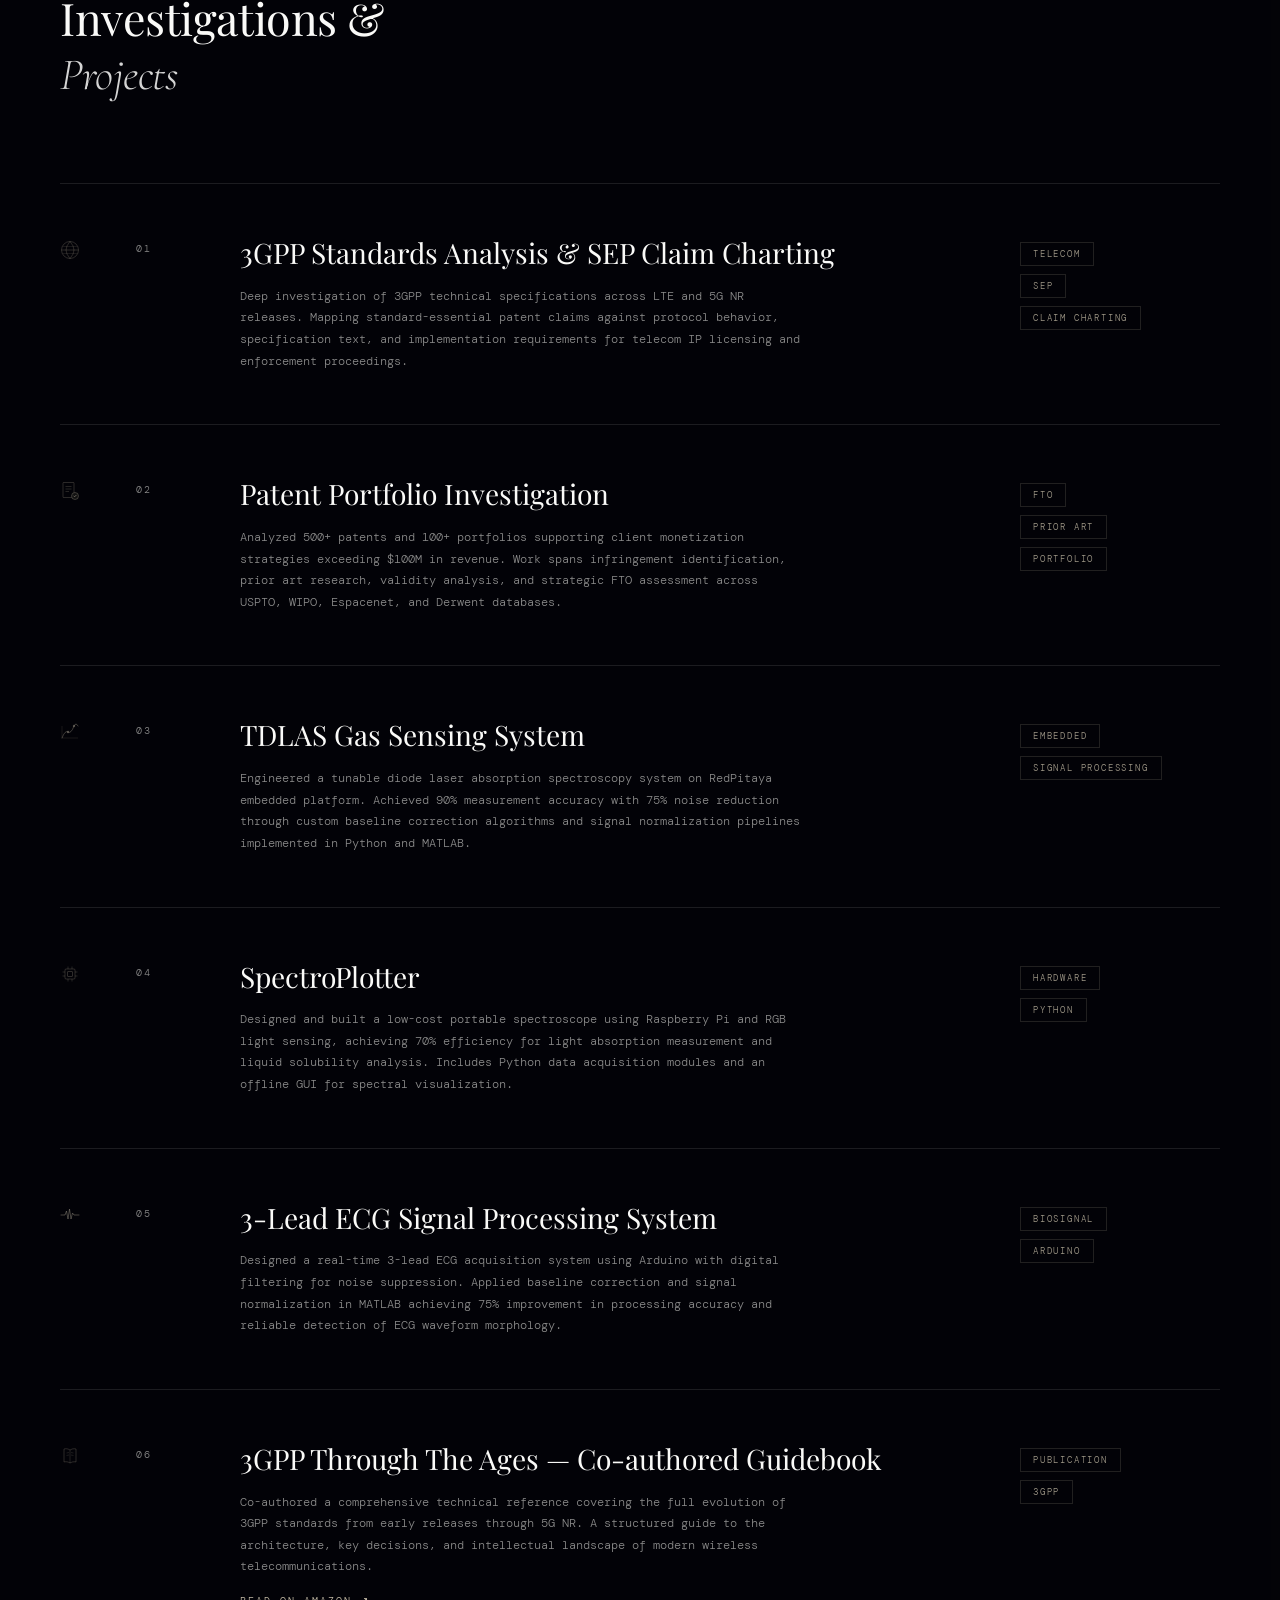
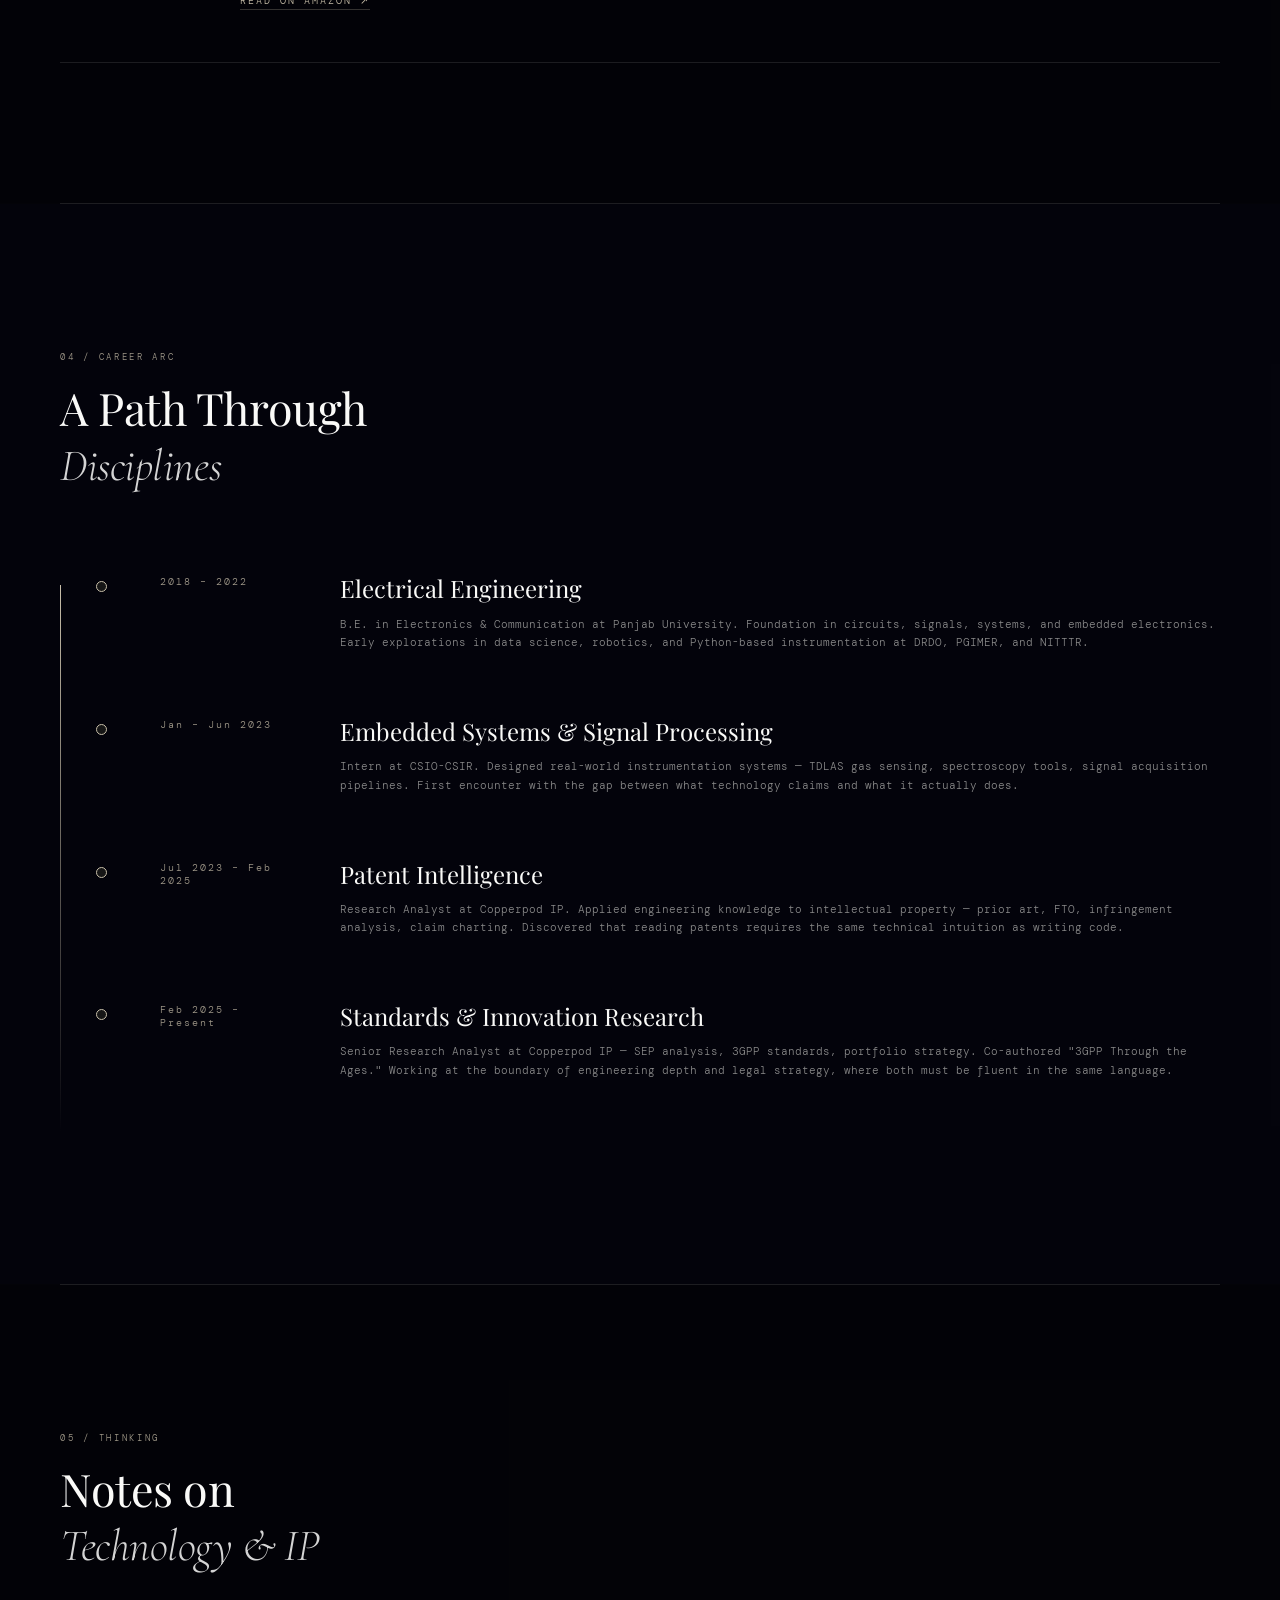
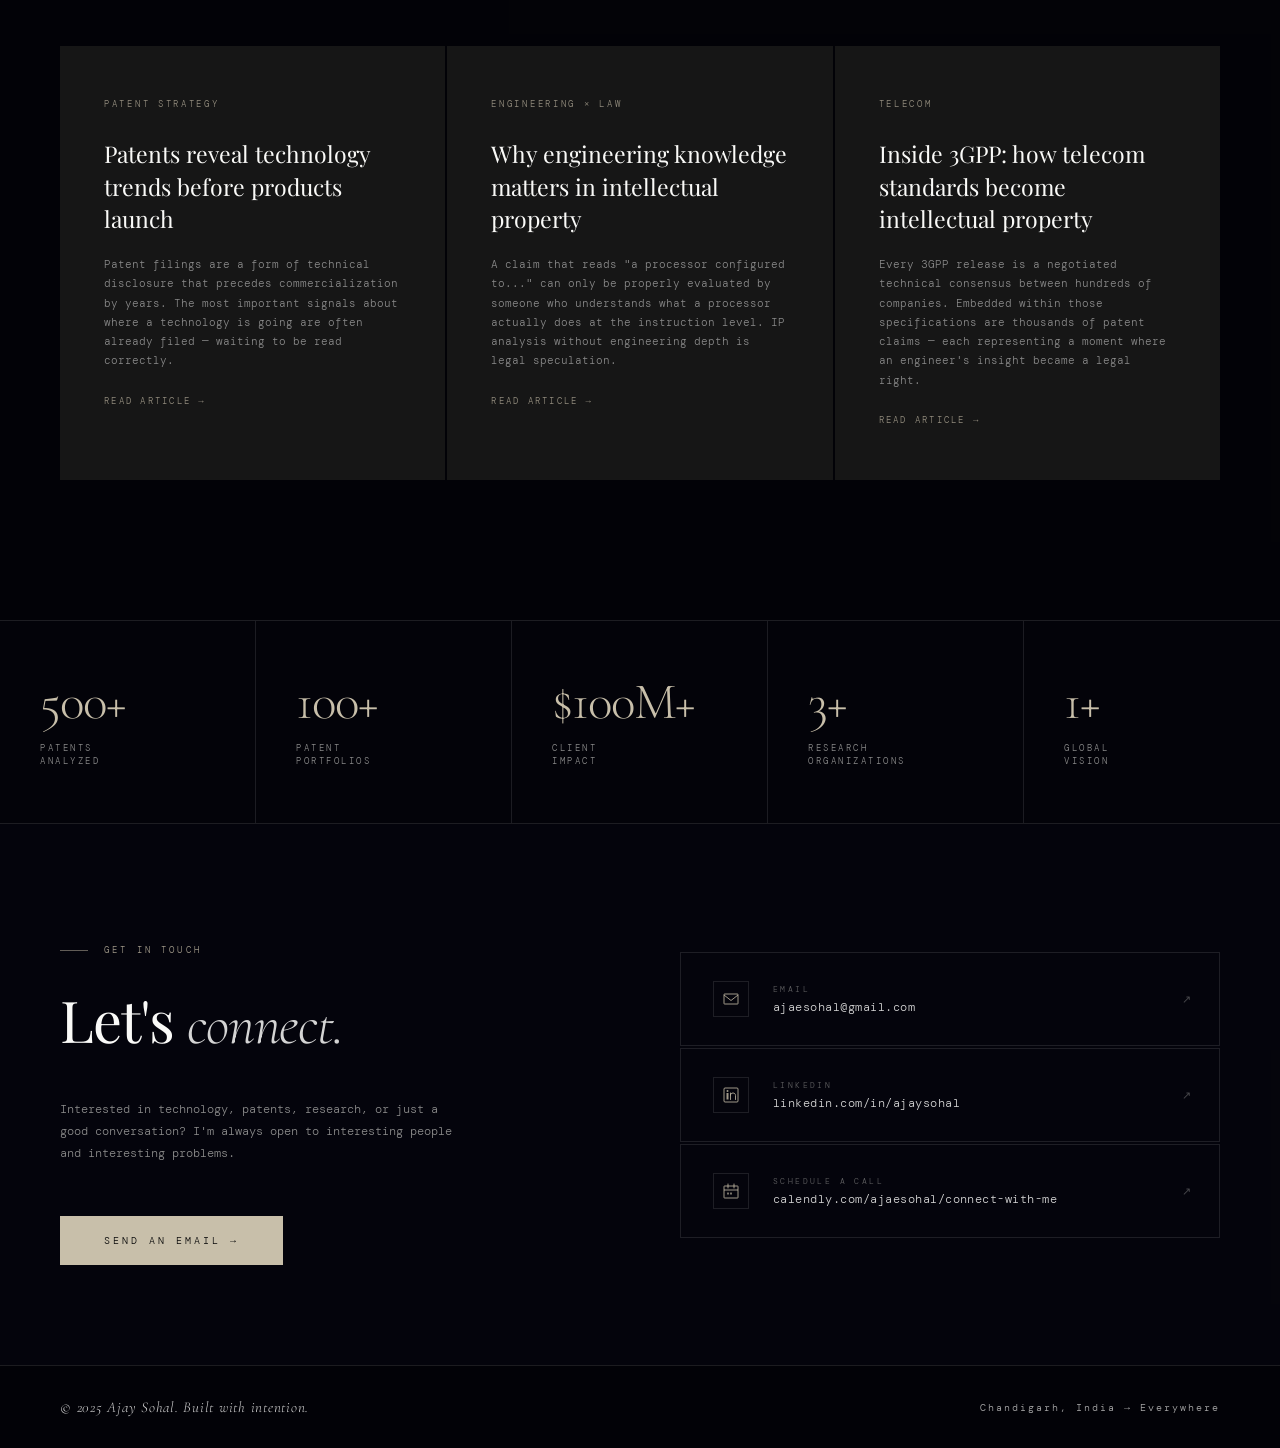
==== commit 0bf1820d: "Update and rename ajay-sohal-portfolio-v5.html to index.html" ====
--- a/index.html
+++ b/index.html
@@ -7,18 +7,19 @@
 <link rel="preconnect" href="https://fonts.googleapis.com">
 <link rel="preconnect" href="https://fonts.gstatic.com" crossorigin>
 <link href="https://fonts.googleapis.com/css2?family=Playfair+Display:wght@300;400;500&family=DM+Mono:wght@300;400&family=Cormorant+Garamond:ital,wght@0,300;0,400;1,300;1,400&family=Space+Grotesk:wght@300;400&display=swap" rel="stylesheet">
+<link rel="icon" type="image/x-icon" href="favicon.png" sizes="196x196">
 <style>
   :root {
     --black: #0a0a0a;
-    --charcoal: #1a1a1a;
+    --charcoal: #161616;
     --graphite: #2e2e2e;
-    --muted: #5a5a5a;
-    --faint: #888;
-    --ghost: #b8b8b8;
+    --muted: #8a8a8a;
+    --faint: #aaa;
+    --ghost: #d4d4d4;
     --off-white: #f0ede8;
     --white: #fafaf8;
     --accent: #c8bfaa;
-    --line: rgba(255,255,255,0.07);
+    --line: rgba(255,255,255,0.1);
     --line-light: rgba(0,0,0,0.08);
   }
 
@@ -27,13 +28,35 @@
   html { scroll-behavior: smooth; }
 
   body {
-    background: var(--black);
+    background: #030308;
     color: var(--off-white);
     font-family: 'DM Mono', monospace;
     font-weight: 300;
     overflow-x: hidden;
     cursor: none;
   }
+
+  /* Cosmic canvas sits behind everything */
+  #heroParticles { z-index: 0; }
+
+  /* All page sections sit above canvas */
+  nav, section, footer, .article-overlay, .nav-mobile-overlay,
+  .cursor, .cursor-ring {
+    position: relative;
+    z-index: 1;
+  }
+
+  /* Section backgrounds — semi-transparent so stars bleed through */
+  #hero        { background: transparent !important; }
+  #what        { background: rgba(3,3,8,0.72) !important; }
+  #areas       { background: rgba(5,5,12,0.68) !important; }
+  #work        { background: rgba(3,3,8,0.72) !important; }
+  #timeline    { background: rgba(5,5,14,0.78) !important; }
+  #notes       { background: rgba(3,3,8,0.72) !important; }
+  #metrics     { background: rgba(4,4,10,0.80) !important; }
+  #connect     { background: rgba(5,5,14,0.82) !important; }
+  footer       { background: rgba(3,3,8,0.90) !important; }
+  nav          { background: rgba(3,3,8,0.88) !important; }
 
   /* Custom cursor */
   .cursor {
@@ -905,6 +928,263 @@
     overflow: hidden;
     pointer-events: none;
   }
+
+  /* ─── HAMBURGER NAV ─── */
+  .nav-hamburger {
+    display: none;
+    flex-direction: column;
+    gap: 5px;
+    cursor: pointer;
+    padding: 4px;
+    z-index: 10001;
+    background: none;
+    border: none;
+  }
+  .nav-hamburger span {
+    display: block;
+    width: 22px;
+    height: 1px;
+    background: var(--off-white);
+    transition: all 0.35s ease;
+    transform-origin: center;
+  }
+  .nav-hamburger.open span:nth-child(1) { transform: translateY(6px) rotate(45deg); }
+  .nav-hamburger.open span:nth-child(2) { opacity: 0; transform: scaleX(0); }
+  .nav-hamburger.open span:nth-child(3) { transform: translateY(-6px) rotate(-45deg); }
+
+  .nav-mobile-overlay {
+    display: none;
+    position: fixed;
+    inset: 0;
+    background: var(--black);
+    z-index: 10000;
+    flex-direction: column;
+    justify-content: center;
+    align-items: center;
+    opacity: 0;
+    transition: opacity 0.4s ease;
+  }
+  .nav-mobile-overlay.open { opacity: 1; }
+  .nav-mobile-overlay ul {
+    list-style: none;
+    display: flex;
+    flex-direction: column;
+    align-items: flex-start;
+    gap: 0;
+    width: 100%;
+    padding: 0 40px;
+  }
+  .nav-mobile-overlay li {
+    width: 100%;
+    border-bottom: 1px solid var(--line);
+    overflow: hidden;
+  }
+  .nav-mobile-overlay a {
+    display: block;
+    font-family: 'Playfair Display', serif;
+    font-size: clamp(28px, 8vw, 48px);
+    font-weight: 300;
+    color: var(--off-white);
+    text-decoration: none;
+    padding: 20px 0;
+    letter-spacing: -0.01em;
+    transition: color 0.3s, padding-left 0.3s;
+  }
+  .nav-mobile-overlay a:hover { color: var(--accent); padding-left: 8px; }
+  .nav-mobile-tagline {
+    position: absolute;
+    bottom: 48px;
+    font-family: 'DM Mono', monospace;
+    font-size: 9px;
+    letter-spacing: 0.3em;
+    text-transform: uppercase;
+    color: var(--muted);
+  }
+
+  /* ─── ARTICLE OVERLAY ─── */
+  .article-overlay {
+    position: fixed;
+    inset: 0;
+    z-index: 9000;
+    background: var(--black);
+    overflow-y: auto;
+    opacity: 0;
+    pointer-events: none;
+    transition: opacity 0.4s ease;
+  }
+  .article-overlay.open {
+    opacity: 1;
+    pointer-events: all;
+  }
+  .article-close {
+    position: fixed;
+    top: 28px;
+    right: 32px;
+    z-index: 9001;
+    display: flex;
+    align-items: center;
+    gap: 10px;
+    font-family: 'DM Mono', monospace;
+    font-size: 10px;
+    letter-spacing: 0.25em;
+    text-transform: uppercase;
+    color: var(--ghost);
+    background: rgba(10,10,10,0.85);
+    border: 1px solid rgba(255,255,255,0.25);
+    cursor: pointer;
+    padding: 10px 18px;
+    transition: color 0.3s, border-color 0.3s, background 0.3s;
+    backdrop-filter: blur(8px);
+  }
+  .article-close:hover { color: var(--white); border-color: rgba(255,255,255,0.55); background: rgba(20,20,20,0.95); }
+  .article-close-x {
+    font-size: 14px;
+    font-weight: 400;
+    color: var(--accent);
+  }
+  .article-inner {
+    max-width: 760px;
+    margin: 0 auto;
+    padding: 120px 40px 100px;
+  }
+  .article-meta {
+    display: flex;
+    align-items: center;
+    gap: 24px;
+    margin-bottom: 48px;
+  }
+  .article-type {
+    font-family: 'DM Mono', monospace;
+    font-size: 9px;
+    letter-spacing: 0.3em;
+    text-transform: uppercase;
+    color: var(--accent);
+    opacity: 0.8;
+  }
+  .article-read-time {
+    font-family: 'DM Mono', monospace;
+    font-size: 9px;
+    letter-spacing: 0.2em;
+    color: var(--muted);
+  }
+  .article-title {
+    font-family: 'Playfair Display', serif;
+    font-size: clamp(28px, 4vw, 52px);
+    font-weight: 300;
+    line-height: 1.15;
+    color: var(--white);
+    letter-spacing: -0.02em;
+    margin-bottom: 40px;
+  }
+  .article-lede {
+    font-family: 'Cormorant Garamond', serif;
+    font-size: clamp(18px, 2vw, 24px);
+    font-weight: 300;
+    line-height: 1.6;
+    color: var(--off-white);
+    margin-bottom: 48px;
+    padding-bottom: 48px;
+    border-bottom: 1px solid var(--line);
+  }
+  .article-body h3 {
+    font-family: 'Playfair Display', serif;
+    font-size: 20px;
+    font-weight: 300;
+    color: var(--white);
+    margin: 48px 0 16px;
+    line-height: 1.3;
+  }
+  .article-body p {
+    font-family: 'DM Mono', monospace;
+    font-size: 13px;
+    line-height: 2;
+    color: #aaa;
+    margin-bottom: 28px;
+  }
+  .article-body strong { color: var(--ghost); font-weight: 400; }
+  .article-body blockquote {
+    border-left: 1px solid var(--accent);
+    padding: 16px 0 16px 28px;
+    margin: 36px 0;
+  }
+  .article-body blockquote p {
+    font-family: 'Cormorant Garamond', serif;
+    font-size: 20px;
+    font-weight: 300;
+    font-style: italic;
+    color: var(--ghost);
+    margin: 0;
+    line-height: 1.6;
+  }
+  .note-card { cursor: pointer; }
+  .note-read-more {
+    display: inline-flex;
+    align-items: center;
+    gap: 8px;
+    font-family: 'DM Mono', monospace;
+    font-size: 9px;
+    letter-spacing: 0.25em;
+    text-transform: uppercase;
+    color: var(--accent);
+    margin-top: 24px;
+    opacity: 0.7;
+    transition: opacity 0.3s, gap 0.3s;
+  }
+  .note-card:hover .note-read-more { opacity: 1; gap: 12px; }
+
+  /* ─── MOBILE OVERRIDES ─── */
+  @media (max-width: 768px) {
+    nav { padding: 20px 24px; }
+    .nav-links { display: none !important; }
+    .nav-hamburger { display: flex; }
+
+    #hero { grid-template-columns: 1fr; min-height: 100svh; }
+    .hero-left { padding: 80px 24px 0; justify-content: center; order: 1; }
+    .hero-portrait-wrap { width: 100%; padding: 0 24px; max-width: 300px; margin: 0 auto; }
+    .hero-portrait { max-height: 320px; }
+    .hero-right { order: 2; padding: 32px 24px 64px; justify-content: flex-start; }
+    .hero-name { font-size: clamp(36px, 10vw, 52px); }
+    .hero-statement { font-size: clamp(17px, 4.5vw, 22px); }
+    .hero-secondary { font-size: 11px; margin-bottom: 40px; }
+    .scroll-hint { display: none; }
+
+    #what { padding: 80px 0; }
+    .what-inner { grid-template-columns: 1fr; gap: 32px; }
+    .section-meta { position: static; }
+
+    #areas { padding: 80px 0; }
+    .areas-grid { grid-template-columns: 1fr; }
+    .area-card { padding: 36px 28px; }
+
+    #work { padding: 80px 0; }
+    .work-item { grid-template-columns: 1fr; gap: 12px; padding: 36px 0; }
+    .work-icon { display: none; }
+    .work-num { display: none; }
+    .work-tags { display: none; }
+    .work-title { font-size: clamp(18px, 5vw, 24px); }
+
+    #timeline { padding: 80px 0; }
+    .timeline-track { padding-left: 24px; }
+    .timeline-item { grid-template-columns: 1fr; gap: 8px; padding: 0 0 48px 40px; }
+
+    #notes { padding: 80px 0; }
+    .notes-grid { grid-template-columns: 1fr; }
+    .note-card { padding: 40px 28px; }
+
+    .metrics-grid { grid-template-columns: repeat(2, 1fr); }
+    .metric-cell { padding: 40px 28px; }
+    .metric-cell:nth-child(5) { grid-column: span 2; border-right: none; }
+
+    #connect { padding: 80px 0 0; }
+    .connect-inner { grid-template-columns: 1fr; gap: 48px; padding-bottom: 72px; }
+    .connect-headline { font-size: clamp(32px, 9vw, 52px); }
+
+    footer { padding: 28px 24px; flex-direction: column; gap: 10px; text-align: center; }
+    .divider { margin: 0 24px; }
+
+    .article-inner { padding: 96px 24px 80px; }
+    .article-close { top: 20px; right: 20px; }
+  }
 </style>
 </head>
 <body>
@@ -912,6 +1192,18 @@
 <!-- Custom cursor -->
 <div class="cursor" id="cursor"></div>
 <div class="cursor-ring" id="cursorRing"></div>
+
+<!-- Mobile nav overlay -->
+<div class="nav-mobile-overlay" id="mobileNav">
+  <ul>
+    <li><a href="#what" class="mobile-nav-link">Work</a></li>
+    <li><a href="#areas" class="mobile-nav-link">Areas</a></li>
+    <li><a href="#work" class="mobile-nav-link">Projects</a></li>
+    <li><a href="#timeline" class="mobile-nav-link">Timeline</a></li>
+    <li><a href="#connect" class="mobile-nav-link">Connect</a></li>
+  </ul>
+  <span class="nav-mobile-tagline">Patents · Embedded · Research</span>
+</div>
 
 <!-- Navigation -->
 <nav>
@@ -923,44 +1215,15 @@
     <li><a href="#timeline">Timeline</a></li>
     <li><a href="#connect">Connect</a></li>
   </ul>
+  <button class="nav-hamburger" id="hamburger" aria-label="Toggle menu">
+    <span></span><span></span><span></span>
+  </button>
 </nav>
 
 <!-- ─── HERO ─── -->
 <section id="hero">
-  <!-- Technical grid SVG background -->
-  <div class="hero-grid">
-    <svg width="100%" height="100%" xmlns="http://www.w3.org/2000/svg" style="animation: gridPulse 6s ease-in-out infinite;">
-      <defs>
-        <pattern id="grid" width="60" height="60" patternUnits="userSpaceOnUse">
-          <path d="M 60 0 L 0 0 0 60" fill="none" stroke="rgba(200,191,170,0.06)" stroke-width="0.5"/>
-        </pattern>
-        <pattern id="grid2" width="300" height="300" patternUnits="userSpaceOnUse">
-          <path d="M 300 0 L 0 0 0 300" fill="none" stroke="rgba(200,191,170,0.1)" stroke-width="0.5"/>
-        </pattern>
-        <!-- Diagonal technical lines -->
-        <pattern id="diag" width="80" height="80" patternUnits="userSpaceOnUse" patternTransform="rotate(15)">
-          <line x1="0" y1="0" x2="0" y2="80" stroke="rgba(200,191,170,0.025)" stroke-width="0.5"/>
-        </pattern>
-      </defs>
-      <rect width="100%" height="100%" fill="url(#grid)"/>
-      <rect width="100%" height="100%" fill="url(#grid2)"/>
-      <rect width="100%" height="100%" fill="url(#diag)"/>
-      <!-- Decorative circuit-like lines -->
-      <g stroke="rgba(200,191,170,0.06)" stroke-width="0.7" fill="none">
-        <polyline points="100,40 180,40 180,120 280,120"/>
-        <polyline points="200,200 200,280 320,280 320,360"/>
-        <circle cx="180" cy="40" r="3" fill="rgba(200,191,170,0.12)"/>
-        <circle cx="200" cy="280" r="3" fill="rgba(200,191,170,0.12)"/>
-      </g>
-      <!-- Right side technical annotation lines -->
-      <g stroke="rgba(200,191,170,0.08)" stroke-width="0.5" fill="none">
-        <line x1="70%" y1="20%" x2="85%" y2="20%"/>
-        <line x1="85%" y1="20%" x2="85%" y2="80%"/>
-        <line x1="70%" y1="80%" x2="85%" y2="80%"/>
-        <circle cx="85%" cy="50%" r="4" fill="rgba(200,191,170,0.08)" stroke="rgba(200,191,170,0.15)"/>
-      </g>
-    </svg>
-  </div>
+  <!-- Data stream particle canvas -->
+  <canvas id="heroParticles" style="position:fixed;inset:0;z-index:0;pointer-events:none;opacity:0.82;width:100%;height:100%;"></canvas>
 
   <div class="hero-left">
     <div class="hero-portrait-wrap">
@@ -1219,7 +1482,7 @@
     </div>
     <div class="timeline-track">
       <div class="timeline-item reveal">
-        <div class="timeline-year">2020 – 2023</div>
+        <div class="timeline-year">2018 – 2022</div>
         <div class="timeline-content">
           <div class="timeline-stage">Electrical Engineering</div>
           <div class="timeline-detail">B.E. in Electronics & Communication at Panjab University. Foundation in circuits, signals, systems, and embedded electronics. Early explorations in data science, robotics, and Python-based instrumentation at DRDO, PGIMER, and NITTTR.</div>
@@ -1260,24 +1523,125 @@
       <h2 class="section-title" style="margin-top:16px;">Notes on<br><em style="font-family:'Cormorant Garamond',serif;font-style:italic;color:var(--ghost);">Technology & IP</em></h2>
     </div>
     <div class="notes-grid reveal-stagger">
-      <div class="note-card reveal">
+      <div class="note-card reveal" onclick="openArticle('article-1')">
         <span class="note-type">Patent Strategy</span>
         <div class="note-headline">Patents reveal technology trends before products launch</div>
         <div class="note-preview">Patent filings are a form of technical disclosure that precedes commercialization by years. The most important signals about where a technology is going are often already filed — waiting to be read correctly.</div>
-      </div>
-      <div class="note-card reveal">
+        <div class="note-read-more">Read article →</div>
+      </div>
+      <div class="note-card reveal" onclick="openArticle('article-2')">
         <span class="note-type">Engineering × Law</span>
         <div class="note-headline">Why engineering knowledge matters in intellectual property</div>
         <div class="note-preview">A claim that reads "a processor configured to..." can only be properly evaluated by someone who understands what a processor actually does at the instruction level. IP analysis without engineering depth is legal speculation.</div>
-      </div>
-      <div class="note-card reveal">
+        <div class="note-read-more">Read article →</div>
+      </div>
+      <div class="note-card reveal" onclick="openArticle('article-3')">
         <span class="note-type">Telecom</span>
         <div class="note-headline">Inside 3GPP: how telecom standards become intellectual property</div>
         <div class="note-preview">Every 3GPP release is a negotiated technical consensus between hundreds of companies. Embedded within those specifications are thousands of patent claims — each representing a moment where an engineer's insight became a legal right.</div>
+        <div class="note-read-more">Read article →</div>
       </div>
     </div>
   </div>
 </section>
+
+<!-- ─── ARTICLE OVERLAYS ─── -->
+
+<div class="article-overlay" id="article-1">
+  <button class="article-close" onclick="closeArticle('article-1')">
+    <span class="article-close-x">✕</span> Close
+  </button>
+  <div class="article-inner">
+    <div class="article-meta">
+      <span class="article-type">Patent Strategy</span>
+      <span class="article-read-time">· 5 min read</span>
+    </div>
+    <h1 class="article-title">Patents reveal technology trends before products launch</h1>
+    <p class="article-lede">Patent filings are a form of technical disclosure that precedes commercialization by years. The most important signals about where a technology is going are often already filed — waiting to be read correctly.</p>
+    <div class="article-body">
+      <p>Most people encounter patents as a legal instrument — a document that appears in a courtroom, asserts ownership, and generates headlines when a billion-dollar verdict is reached. But before any of that, a patent is something simpler and stranger: a public record of a problem someone thought was worth solving.</p>
+      <p>This is what makes patent filings genuinely useful as a technology signal. Under the patent system, disclosure is mandatory. In exchange for a limited monopoly, inventors must describe their invention with enough specificity that a skilled practitioner in the field could reproduce it. That requirement — the <strong>enablement requirement</strong> — forces a level of technical detail that press releases, product launches, and analyst reports never have to provide.</p>
+
+      <blockquote><p>A patent filed in 2019 about AR spatial anchoring tells you more about where spatial computing was heading than any product announcement from that year.</p></blockquote>
+
+      <h3>The 18-month gap as a feature</h3>
+      <p>Patent applications are published 18 months after their filing date. This creates a systematic lag between when an engineer had an insight and when the world learns about it. For competitive intelligence purposes, this lag is a window. The filings visible today represent what engineers were working on a year and a half ago — and in fast-moving technology domains like semiconductor process nodes, AR/VR optics, or 5G protocol design, that's often well ahead of any product announcement.</p>
+      <p>A company quietly filing 30 patents on a particular claim structure across a two-year period is almost always building toward something. The patents are the shadow cast by the product before the product exists.</p>
+
+      <h3>Reading portfolios, not just patents</h3>
+      <p>Individual patents are rarely interesting. A single filing can be a defensive move, a mistake, or a junior engineer's side project that got pushed through. What matters is patterns across a portfolio — which claim types are clustering, which technical problems keep appearing across multiple filing dates, which inventors are listed across several filings in a domain.</p>
+      <p>In practice, this kind of portfolio-level reading is what distinguishes strategic IP work from document processing. When I'm analyzing a company's position in, say, identity verification or ADAS sensor fusion, I'm not reading patents sequentially. I'm looking for the shape of their technical investment over time — where they were three years ago, where they are now, and what the trajectory suggests about where they intend to be.</p>
+
+      <h3>The caveat: not all signals are clean</h3>
+      <p>Patent portfolios are also full of noise. Large companies file defensively — to build moats, to block competitors, to satisfy internal incentive structures that reward filing volume over filing quality. Not every cluster of patents represents a genuine R&D priority. Reading the signal correctly requires domain knowledge: you need to understand enough about the technology to distinguish a real technical innovation from a claim that sounds impressive but solves a problem no one actually has.</p>
+      <p>That's ultimately what makes this work interesting. It sits at the intersection of technical fluency and strategic inference — reading engineering documents not for what they say, but for what they reveal.</p>
+    </div>
+  </div>
+</div>
+
+<div class="article-overlay" id="article-2">
+  <button class="article-close" onclick="closeArticle('article-2')">
+    <span class="article-close-x">✕</span> Close
+  </button>
+  <div class="article-inner">
+    <div class="article-meta">
+      <span class="article-type">Engineering × Law</span>
+      <span class="article-read-time">· 6 min read</span>
+    </div>
+    <h1 class="article-title">Why engineering knowledge matters in intellectual property</h1>
+    <p class="article-lede">A claim that reads "a processor configured to..." can only be properly evaluated by someone who understands what a processor actually does at the instruction level. IP analysis without engineering depth is legal speculation.</p>
+    <div class="article-body">
+      <p>There is a persistent fiction in intellectual property work that technical analysis is separable from legal analysis — that the engineering questions and the legal questions occupy different lanes, and that a skilled attorney can handle one without deep fluency in the other. In my experience, this is wrong, and the gap it creates has real consequences for the quality of IP work that gets done.</p>
+      <p>Patent claims are written in a specific language — formal, precise, laden with terms of art — but they are ultimately descriptions of technical systems. Every limitation in a claim corresponds to something a real device or process does in the physical world. Evaluating whether a product infringes a claim, or whether a prior art reference anticipates it, requires understanding what both the claim and the product are actually doing at a technical level.</p>
+
+      <blockquote><p>The question is never just "does this product have a processor?" It is "does this processor, in this context, perform this specific function in a way that satisfies this claim limitation?"</p></blockquote>
+
+      <h3>Where the gap shows up</h3>
+      <p>The failure mode I see most often is what I'd call <strong>literal surface matching</strong> — comparing the words in a claim to the words in a product spec, and treating a vocabulary overlap as evidence of infringement. This is not analysis; it is pattern matching. It misses the cases where identical language describes technically distinct operations, and it misses the cases where different language describes the same underlying mechanism.</p>
+      <p>Consider a claim covering a "neural network configured to classify input data based on learned feature representations." A surface read might flag any product that uses machine learning for classification. But the relevant question is whether the specific architectural choices described in the claim — the feature hierarchy, the training methodology, the inference pathway — are present in the accused product. That question can only be answered by someone who understands how neural networks actually work.</p>
+
+      <h3>The claim construction problem</h3>
+      <p>Before any infringement or validity analysis, claim terms must be construed — their meaning must be defined in light of the specification, the prosecution history, and the relevant prior art. This is formally a legal exercise, but it is substantively a technical one. When a claim uses a term like "substantially orthogonal" or "operatively coupled" or "high frequency," the correct construction of that term depends on what those concepts mean in the relevant engineering domain.</p>
+      <p>An attorney without signal processing background construing "substantially orthogonal" will produce a different — and potentially incorrect — result than one who understands what orthogonality means in the context of antenna arrays or spreading codes. The legal framework is the same; the technical grounding changes the outcome.</p>
+
+      <h3>What this means for the work</h3>
+      <p>The best IP analysts I've worked alongside treat technical depth not as a nice-to-have but as a prerequisite. They read datasheets, study architecture diagrams, understand the difference between a hardware implementation and a software approximation of the same function. When the claim says "dedicated hardware," they know what that means and why it matters. When the product documentation is ambiguous, they know which technical questions to ask to resolve the ambiguity.</p>
+      <p>This is why engineering backgrounds — especially in electronics, signal processing, and systems architecture — translate unusually well into patent work. The mental models are directly applicable. The habit of tracing a signal through a system, or understanding a protocol stack from physical layer to application, is exactly the analytical disposition that good IP analysis requires.</p>
+    </div>
+  </div>
+</div>
+
+<div class="article-overlay" id="article-3">
+  <button class="article-close" onclick="closeArticle('article-3')">
+    <span class="article-close-x">✕</span> Close
+  </button>
+  <div class="article-inner">
+    <div class="article-meta">
+      <span class="article-type">Telecom</span>
+      <span class="article-read-time">· 7 min read</span>
+    </div>
+    <h1 class="article-title">Inside 3GPP: how telecom standards become intellectual property</h1>
+    <p class="article-lede">Every 3GPP release is a negotiated technical consensus between hundreds of companies. Embedded within those specifications are thousands of patent claims — each representing a moment where an engineer's insight became a legal right.</p>
+    <div class="article-body">
+      <p>3GPP — the Third Generation Partnership Project — is easy to misunderstand. It sounds like a regulatory body, but it isn't. It sounds like a consortium of researchers, but that's not quite right either. It is, in the most accurate description, a sustained technical negotiation between the companies that build the world's wireless infrastructure, mediated by a formal process for converting engineering proposals into global standards.</p>
+      <p>The output of this process — the Technical Specifications that define LTE, 5G NR, and their successors — is what gets implemented in every smartphone, every base station, every IoT module deployed at scale. And embedded within those specifications, at every level from the physical layer to the core network, are the fingerprints of the companies whose engineers wrote the proposals that shaped them.</p>
+
+      <blockquote><p>Standards are not discovered. They are negotiated. And negotiation leaves traces — in working group minutes, in technical proposals, and eventually in patent claims.</p></blockquote>
+
+      <h3>How a technical proposal becomes a standard</h3>
+      <p>The process works roughly like this: a company's engineers identify a technical problem — say, how to efficiently allocate radio resources in a multi-user MIMO scenario — and develop a solution. They submit a technical proposal to the relevant 3GPP working group (RAN1, RAN2, SA2, and so on). The working group discusses, modifies, debates alternatives, and eventually either adopts the proposal, merges it with others, or rejects it. What gets adopted becomes part of the specification.</p>
+      <p>The company that submitted the winning proposal has, at this point, done something strategically important: they've contributed a technical solution that the entire industry is now obligated to implement. And if they've filed a patent on that solution — which most large contributors do, systematically — they now hold a <strong>Standard Essential Patent</strong>: a patent that cannot be designed around, because the standard itself mandates the behavior it covers.</p>
+
+      <h3>The SEP landscape</h3>
+      <p>The SEP ecosystem in telecom is enormous. Billions of dollars in licensing revenue flow annually through declarations of essentiality, FRAND (Fair, Reasonable, and Non-Discriminatory) licensing negotiations, and — when those negotiations fail — litigation. The companies with the largest declared SEP portfolios — Huawei, Qualcomm, Ericsson, Nokia, Samsung — have spent decades building positions through active participation in standards development.</p>
+      <p>Working with SEPs requires navigating two distinct technical layers simultaneously. The first is the standard itself: what does the specification say, and what technical behavior does it mandate? The second is the patent: what does the claim cover, and does the mandated behavior fall within that coverage? Both layers require genuine technical fluency — one in telecommunications engineering, one in patent claim construction.</p>
+
+      <h3>Why this matters beyond telecom</h3>
+      <p>The 3GPP model — where standards development and IP accumulation happen in parallel — is increasingly the norm in technology, not the exception. Wi-Fi, Bluetooth, video compression (HEVC, AV1, VVC), USB, display standards — all of these involve standards bodies where companies simultaneously shape technical outcomes and build IP portfolios around the decisions they influence.</p>
+      <p>Understanding how this works is not just useful for telecom analysts. It's a mental model for understanding how technical power consolidates in any industry where interoperability standards matter — which, in the connected world, is nearly all of them.</p>
+    </div>
+  </div>
+</div>
 
 <!-- ─── METRICS ─── -->
 <section id="metrics">
@@ -1376,17 +1740,15 @@
 </footer>
 
 <script>
-  // Custom cursor
+  // ─── CUSTOM CURSOR ───
   const cursor = document.getElementById('cursor');
   const ring = document.getElementById('cursorRing');
   let mx = 0, my = 0, rx = 0, ry = 0;
-
   document.addEventListener('mousemove', e => {
     mx = e.clientX; my = e.clientY;
     cursor.style.left = mx + 'px';
     cursor.style.top = my + 'px';
   });
-
   function animRing() {
     rx += (mx - rx) * 0.12;
     ry += (my - ry) * 0.12;
@@ -1395,26 +1757,285 @@
     requestAnimationFrame(animRing);
   }
   animRing();
-
   document.querySelectorAll('a, button, .area-card, .note-card, .work-item').forEach(el => {
     el.addEventListener('mouseenter', () => ring.classList.add('hover'));
     el.addEventListener('mouseleave', () => ring.classList.remove('hover'));
   });
 
-  // Scroll reveal
+  // ─── SCROLL REVEAL ───
   const observer = new IntersectionObserver((entries) => {
     entries.forEach(entry => {
-      if (entry.isIntersecting) {
-        entry.target.classList.add('visible');
-      }
+      if (entry.isIntersecting) entry.target.classList.add('visible');
     });
   }, { threshold: 0.1, rootMargin: '0px 0px -40px 0px' });
-
   document.querySelectorAll('.reveal').forEach(el => observer.observe(el));
 
-
-
-
+  // ─── HAMBURGER NAV ───
+  const hamburger = document.getElementById('hamburger');
+  const mobileNav = document.getElementById('mobileNav');
+  hamburger.addEventListener('click', () => {
+    const isOpen = hamburger.classList.toggle('open');
+    mobileNav.style.display = isOpen ? 'flex' : 'none';
+    setTimeout(() => { if (isOpen) mobileNav.classList.add('open'); }, 10);
+    document.body.style.overflow = isOpen ? 'hidden' : '';
+  });
+  document.querySelectorAll('.mobile-nav-link').forEach(link => {
+    link.addEventListener('click', () => {
+      hamburger.classList.remove('open');
+      mobileNav.classList.remove('open');
+      setTimeout(() => { mobileNav.style.display = 'none'; }, 400);
+      document.body.style.overflow = '';
+    });
+  });
+
+  // ─── ARTICLE OVERLAYS ───
+  function openArticle(id) {
+    const overlay = document.getElementById(id);
+    overlay.style.display = 'block';
+    setTimeout(() => overlay.classList.add('open'), 10);
+    document.body.style.overflow = 'hidden';
+    overlay.scrollTop = 0;
+  }
+  function closeArticle(id) {
+    const overlay = document.getElementById(id);
+    overlay.classList.remove('open');
+    setTimeout(() => { overlay.style.display = 'none'; }, 400);
+    document.body.style.overflow = '';
+  }
+  document.addEventListener('keydown', e => {
+    if (e.key === 'Escape') {
+      ['article-1','article-2','article-3'].forEach(id => {
+        const el = document.getElementById(id);
+        if (el && el.classList.contains('open')) closeArticle(id);
+      });
+      if (hamburger.classList.contains('open')) {
+        hamburger.classList.remove('open');
+        mobileNav.classList.remove('open');
+        setTimeout(() => { mobileNav.style.display = 'none'; }, 400);
+        document.body.style.overflow = '';
+      }
+    }
+  });
+
+  // ─── COSMIC GRAVITY MESH + STARFIELD ───
+  (function() {
+    const canvas = document.getElementById('heroParticles');
+    const ctx = canvas.getContext('2d');
+    let W, H, nodes = [], stars = [], galaxies = [], nebulae = [], mouse = { x: -9999, y: -9999 };
+
+    const NODE_COUNT = 110;
+    const STAR_COUNT = 320;
+    const GALAXY_COUNT = 4;
+    const CONNECT_DIST = 160;
+    const GRAVITY_STRENGTH = 0.012;
+    const REPEL_RADIUS = 90;
+
+    function resize() {
+      W = canvas.width = window.innerWidth;
+      H = canvas.height = window.innerHeight;
+    }
+
+    // ── Stars (static background layer) ──
+    function buildStars() {
+      stars = Array.from({ length: STAR_COUNT }, () => ({
+        x: Math.random() * W,
+        y: Math.random() * H,
+        r: Math.random() * 1.1 + 0.15,
+        alpha: Math.random() * 0.7 + 0.15,
+        twinkleSpeed: Math.random() * 0.015 + 0.004,
+        twinkleOffset: Math.random() * Math.PI * 2,
+        color: Math.random() < 0.12 ? `rgba(180,210,255,` : Math.random() < 0.08 ? `rgba(255,220,180,` : `rgba(255,255,255,`
+      }));
+    }
+
+    // ── Galaxies (soft smeared glows) ──
+    function buildGalaxies() {
+      galaxies = Array.from({ length: GALAXY_COUNT }, () => ({
+        x: Math.random() * W,
+        y: Math.random() * H,
+        rx: Math.random() * 120 + 60,
+        ry: Math.random() * 60 + 25,
+        angle: Math.random() * Math.PI,
+        alpha: Math.random() * 0.055 + 0.018,
+        hue: Math.random() < 0.4 ? '200,190,255' : Math.random() < 0.5 ? '190,220,255' : '255,200,210'
+      }));
+    }
+
+    // ── Nebula patches ──
+    function buildNebulae() {
+      nebulae = Array.from({ length: 3 }, () => ({
+        x: Math.random() * W,
+        y: Math.random() * H,
+        r: Math.random() * 200 + 100,
+        alpha: Math.random() * 0.03 + 0.01,
+        hue: Math.random() < 0.5 ? '120,80,200' : '60,120,200'
+      }));
+    }
+
+    // ── Mesh nodes ──
+    function buildNodes() {
+      nodes = Array.from({ length: NODE_COUNT }, () => ({
+        x: Math.random() * W,
+        y: Math.random() * H,
+        ox: 0, oy: 0,
+        vx: (Math.random() - 0.5) * 0.18,
+        vy: (Math.random() - 0.5) * 0.18,
+        r: Math.random() * 1.4 + 0.4,
+        alpha: Math.random() * 0.55 + 0.2,
+        mass: Math.random() * 1.2 + 0.5
+      }));
+      nodes.forEach(n => { n.ox = n.x; n.oy = n.y; });
+    }
+
+    function init() {
+      resize();
+      buildStars();
+      buildGalaxies();
+      buildNebulae();
+      buildNodes();
+    }
+
+    let tick = 0;
+    function animate() {
+      tick++;
+      ctx.clearRect(0, 0, W, H);
+
+      // ── Draw nebulae ──
+      nebulae.forEach(n => {
+        const g = ctx.createRadialGradient(n.x, n.y, 0, n.x, n.y, n.r);
+        g.addColorStop(0, `rgba(${n.hue},${n.alpha})`);
+        g.addColorStop(1, 'rgba(0,0,0,0)');
+        ctx.beginPath();
+        ctx.arc(n.x, n.y, n.r, 0, Math.PI * 2);
+        ctx.fillStyle = g;
+        ctx.fill();
+      });
+
+      // ── Draw galaxies ──
+      galaxies.forEach(g => {
+        ctx.save();
+        ctx.translate(g.x, g.y);
+        ctx.rotate(g.angle);
+        ctx.scale(1, g.ry / g.rx);
+        const gr = ctx.createRadialGradient(0, 0, 0, 0, 0, g.rx);
+        gr.addColorStop(0, `rgba(${g.hue},${g.alpha * 2.5})`);
+        gr.addColorStop(0.3, `rgba(${g.hue},${g.alpha})`);
+        gr.addColorStop(1, 'rgba(0,0,0,0)');
+        ctx.beginPath();
+        ctx.arc(0, 0, g.rx, 0, Math.PI * 2);
+        ctx.fillStyle = gr;
+        ctx.fill();
+        ctx.restore();
+      });
+
+      // ── Draw stars with twinkle ──
+      stars.forEach(s => {
+        const twinkle = 0.5 + 0.5 * Math.sin(tick * s.twinkleSpeed + s.twinkleOffset);
+        const a = s.alpha * (0.5 + 0.5 * twinkle);
+        ctx.beginPath();
+        ctx.arc(s.x, s.y, s.r, 0, Math.PI * 2);
+        ctx.fillStyle = `${s.color}${a})`;
+        ctx.fill();
+        // Bright star cross flare
+        if (s.r > 0.9 && twinkle > 0.8) {
+          ctx.strokeStyle = `${s.color}${a * 0.35})`;
+          ctx.lineWidth = 0.4;
+          const fl = s.r * 4;
+          ctx.beginPath(); ctx.moveTo(s.x - fl, s.y); ctx.lineTo(s.x + fl, s.y); ctx.stroke();
+          ctx.beginPath(); ctx.moveTo(s.x, s.y - fl); ctx.lineTo(s.x, s.y + fl); ctx.stroke();
+        }
+      });
+
+      // ── Update mesh nodes ──
+      nodes.forEach(n => {
+        // Gentle drift back to origin + mouse interaction
+        const dx = mouse.x - n.x;
+        const dy = mouse.y - n.y;
+        const dist = Math.sqrt(dx * dx + dy * dy);
+
+        if (dist < REPEL_RADIUS && dist > 1) {
+          // Repel from mouse
+          n.vx -= (dx / dist) * GRAVITY_STRENGTH * 2.5;
+          n.vy -= (dy / dist) * GRAVITY_STRENGTH * 2.5;
+        }
+
+        // Slow drift
+        n.vx += (Math.random() - 0.5) * 0.005;
+        n.vy += (Math.random() - 0.5) * 0.005;
+
+        // Damping
+        n.vx *= 0.985;
+        n.vy *= 0.985;
+
+        // Wrap at edges
+        n.x += n.vx;
+        n.y += n.vy;
+        if (n.x < -20) n.x = W + 20;
+        if (n.x > W + 20) n.x = -20;
+        if (n.y < -20) n.y = H + 20;
+        if (n.y > H + 20) n.y = -20;
+      });
+
+      // ── Draw mesh connections ──
+      for (let i = 0; i < nodes.length; i++) {
+        for (let j = i + 1; j < nodes.length; j++) {
+          const dx = nodes[i].x - nodes[j].x;
+          const dy = nodes[i].y - nodes[j].y;
+          const dist = Math.sqrt(dx * dx + dy * dy);
+          if (dist < CONNECT_DIST) {
+            const strength = 1 - dist / CONNECT_DIST;
+            // Gravity-well sag: midpoint slightly pulled toward center mass
+            const mx = (nodes[i].x + nodes[j].x) / 2;
+            const my = (nodes[i].y + nodes[j].y) / 2;
+            const sagX = mx + (W / 2 - mx) * 0.01 * strength;
+            const sagY = my + (H / 2 - my) * 0.01 * strength;
+            ctx.beginPath();
+            ctx.moveTo(nodes[i].x, nodes[i].y);
+            ctx.quadraticCurveTo(sagX, sagY, nodes[j].x, nodes[j].y);
+            ctx.strokeStyle = `rgba(180,200,255,${strength * 0.13})`;
+            ctx.lineWidth = strength * 0.8;
+            ctx.stroke();
+          }
+        }
+      }
+
+      // ── Draw node dots ──
+      nodes.forEach(n => {
+        ctx.beginPath();
+        ctx.arc(n.x, n.y, n.r, 0, Math.PI * 2);
+        ctx.fillStyle = `rgba(200,215,255,${n.alpha})`;
+        ctx.fill();
+        // Soft halo on larger nodes
+        if (n.r > 1.2) {
+          const halo = ctx.createRadialGradient(n.x, n.y, 0, n.x, n.y, n.r * 5);
+          halo.addColorStop(0, `rgba(160,190,255,0.12)`);
+          halo.addColorStop(1, 'rgba(0,0,0,0)');
+          ctx.beginPath();
+          ctx.arc(n.x, n.y, n.r * 5, 0, Math.PI * 2);
+          ctx.fillStyle = halo;
+          ctx.fill();
+        }
+      });
+
+      requestAnimationFrame(animate);
+    }
+
+    // Mouse interaction
+    window.addEventListener('mousemove', e => { mouse.x = e.clientX; mouse.y = e.clientY; });
+    window.addEventListener('mouseleave', () => { mouse.x = -9999; mouse.y = -9999; });
+
+    window.addEventListener('resize', () => {
+      resize();
+      buildStars();
+      buildGalaxies();
+      buildNebulae();
+      buildNodes();
+    });
+
+    init();
+    animate();
+  })();
 </script>
+
 </body>
 </html>
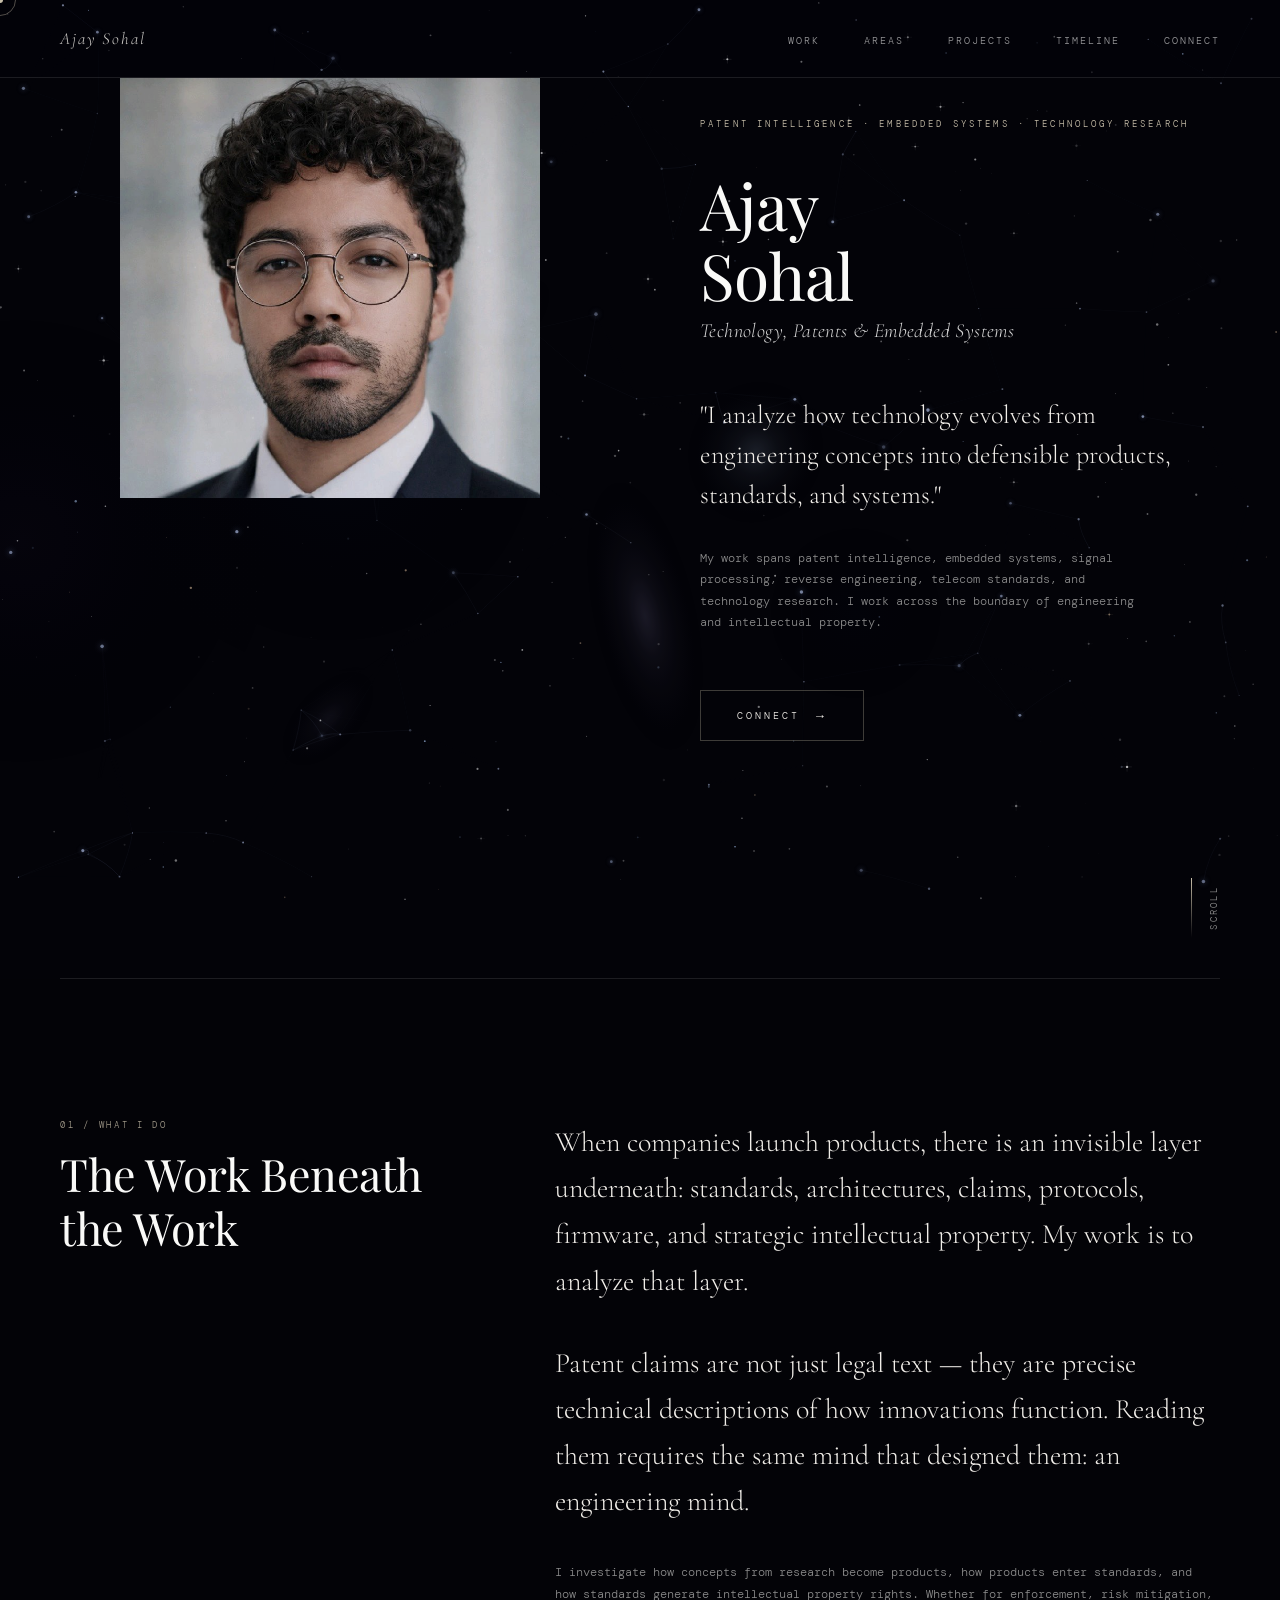
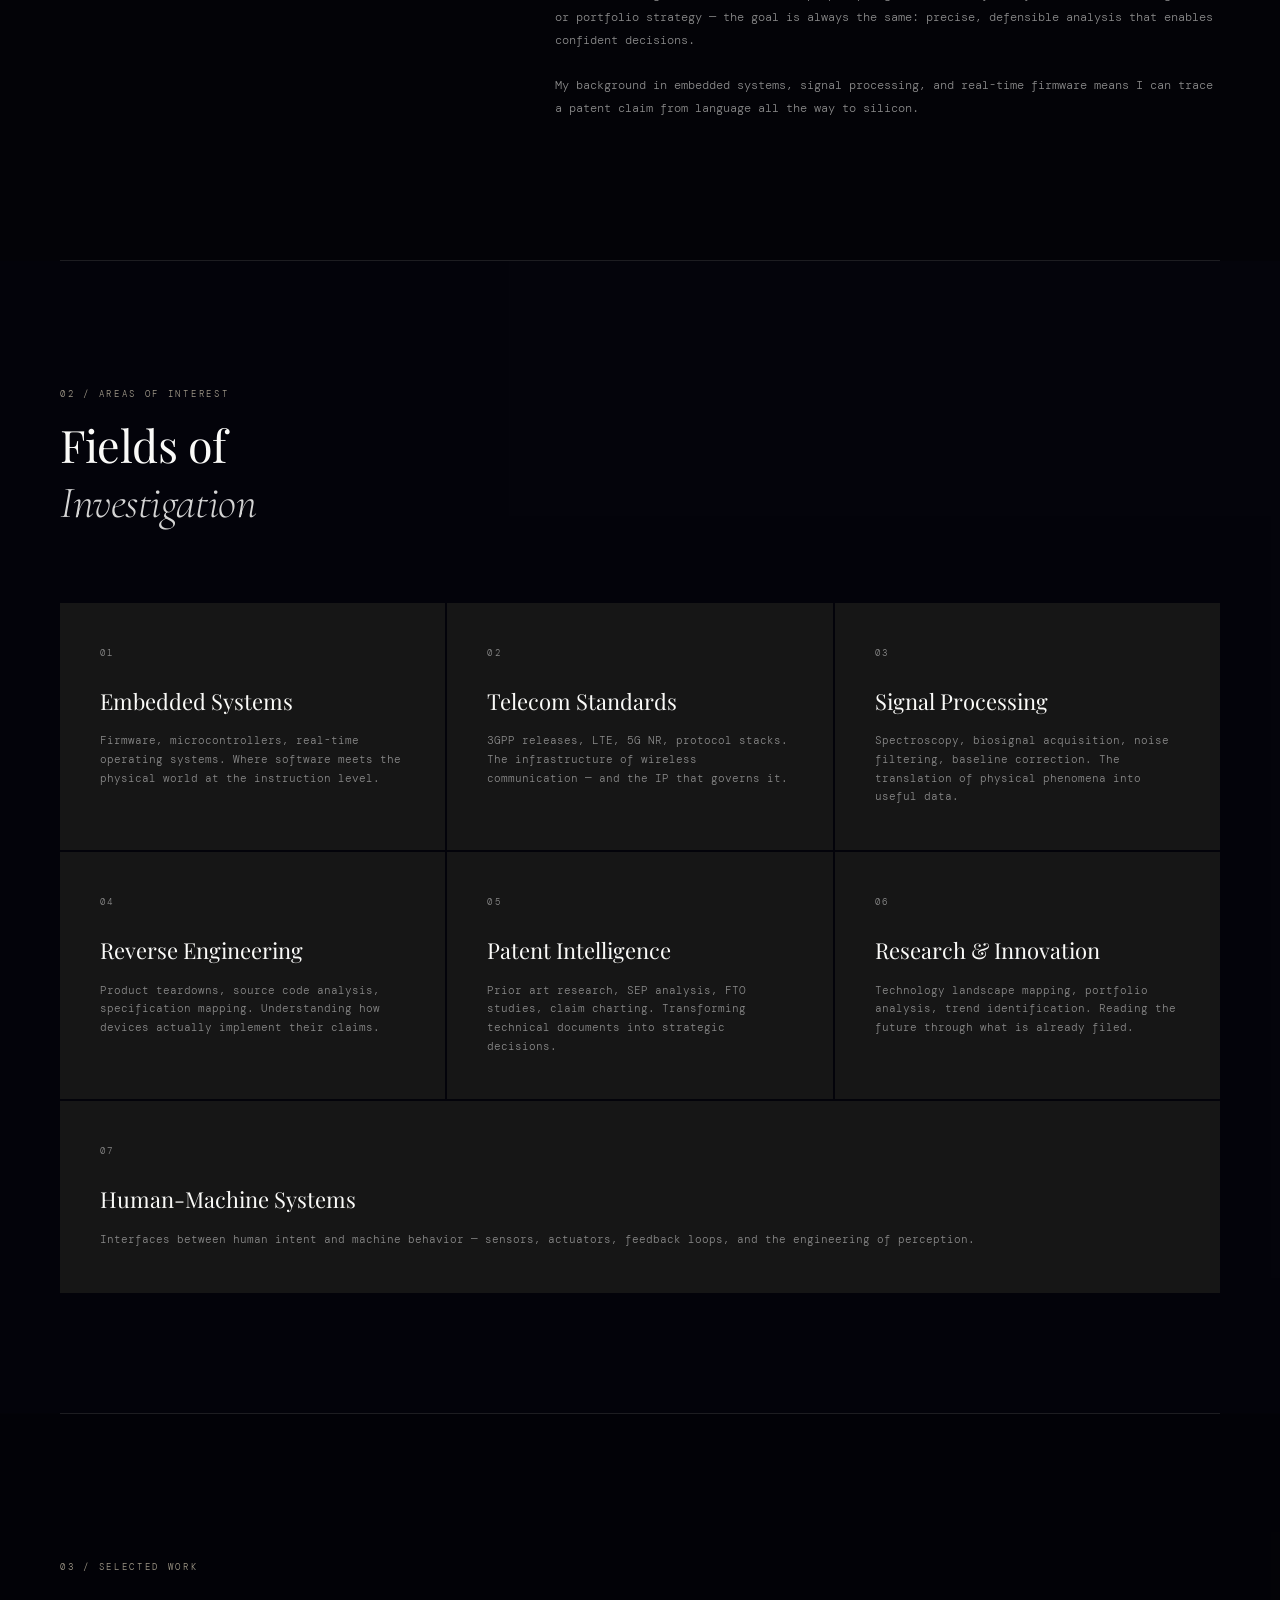
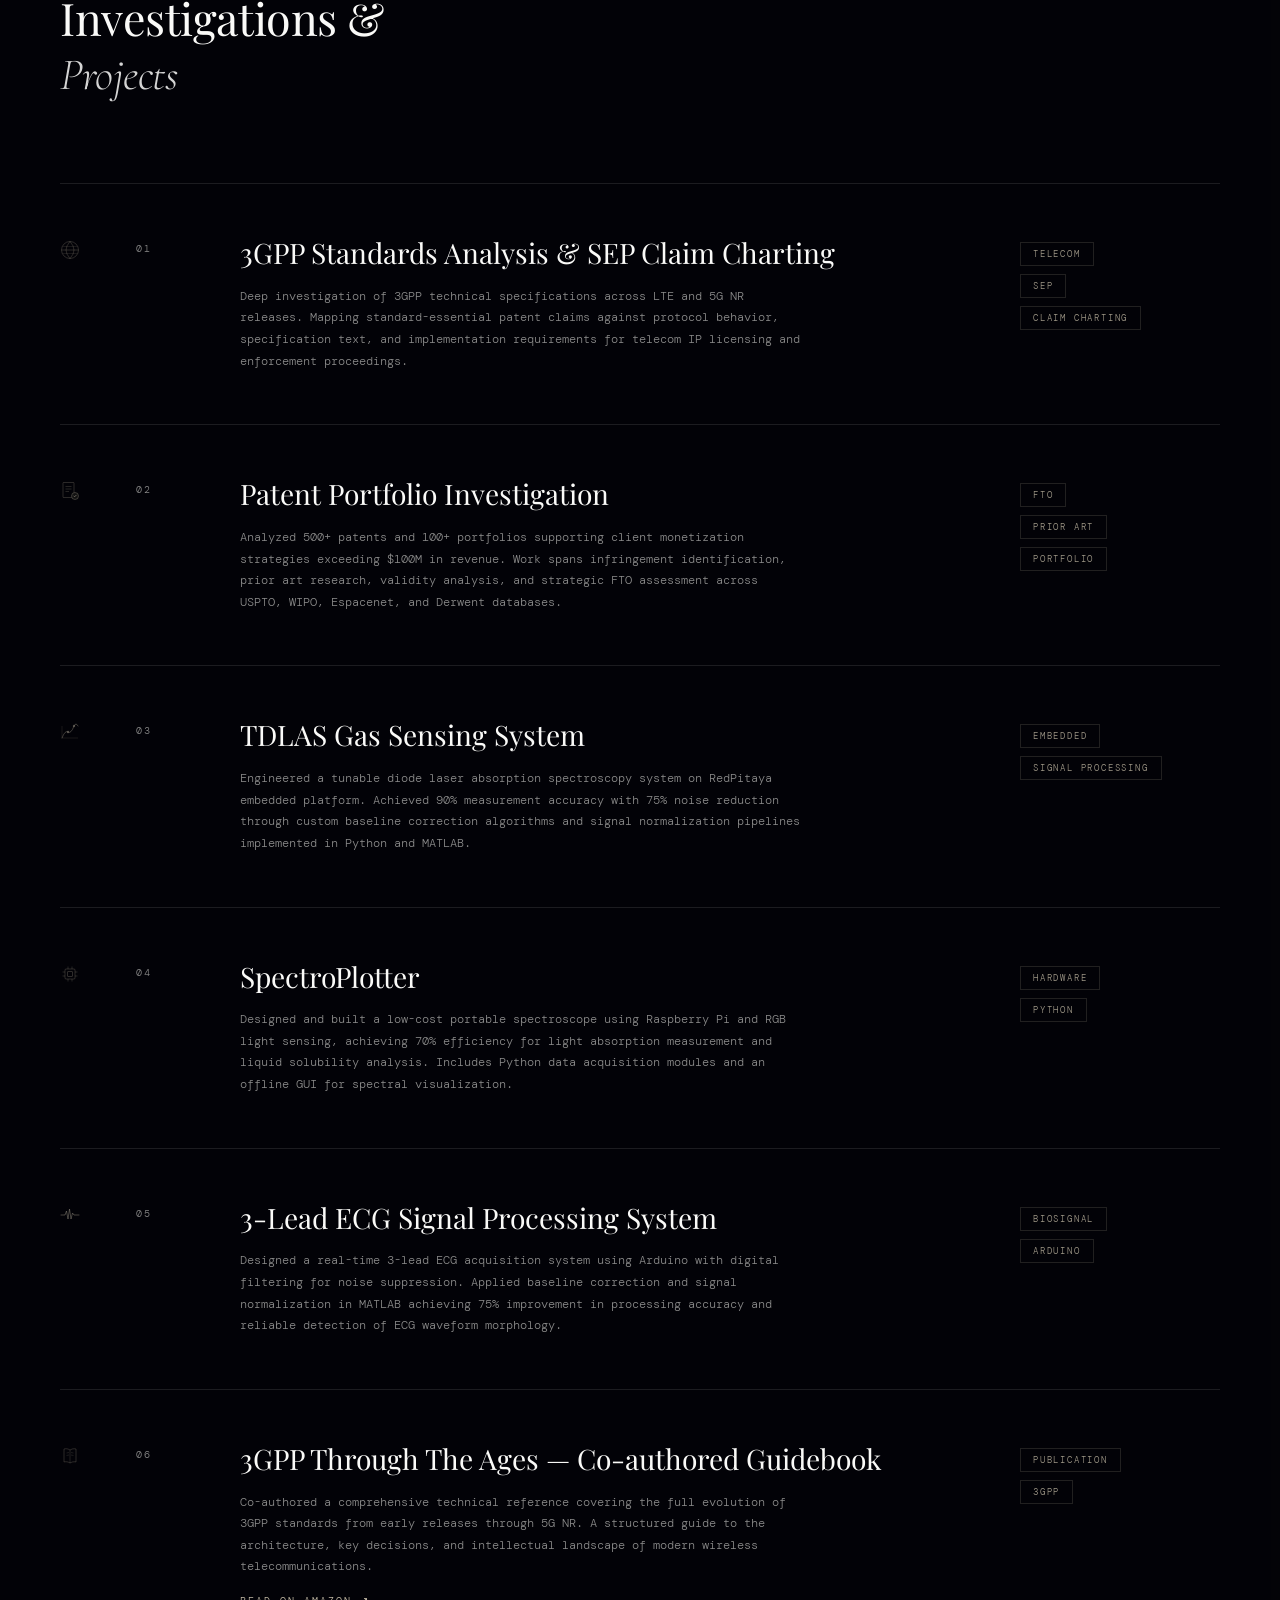
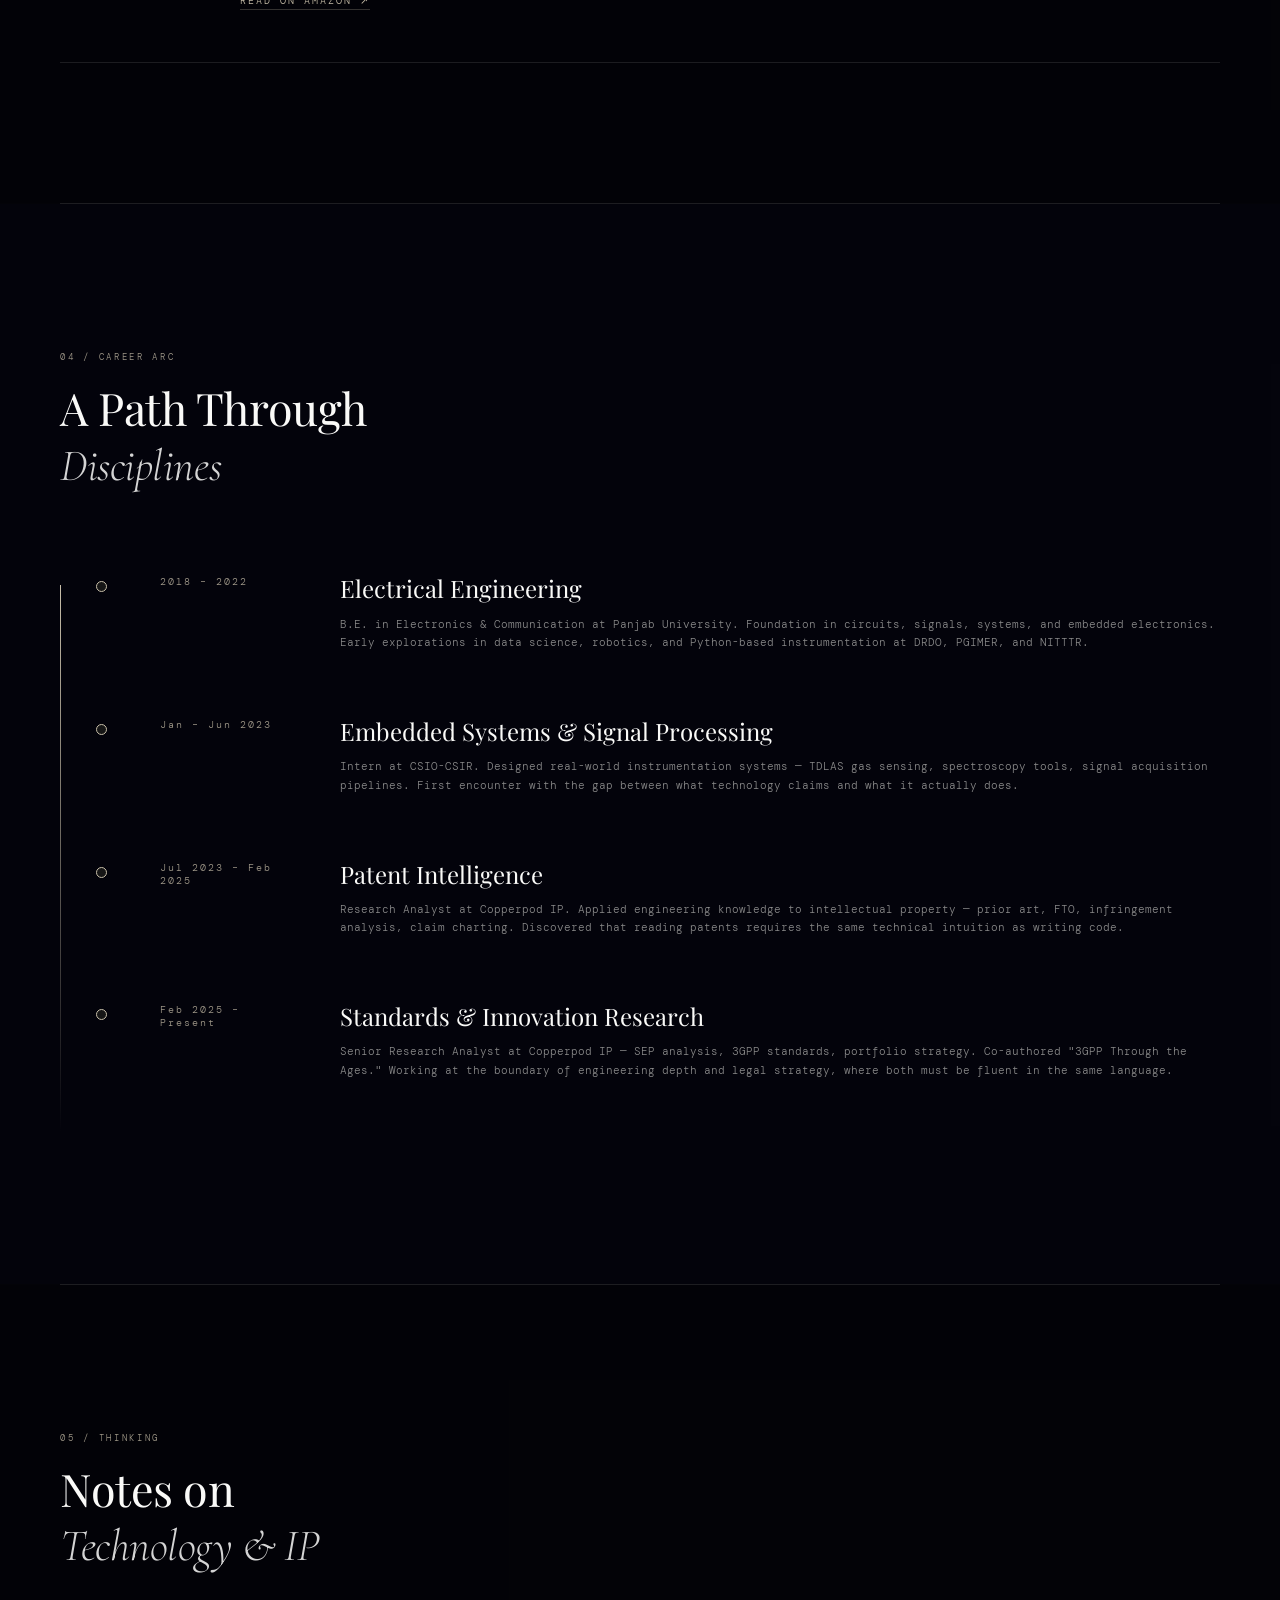
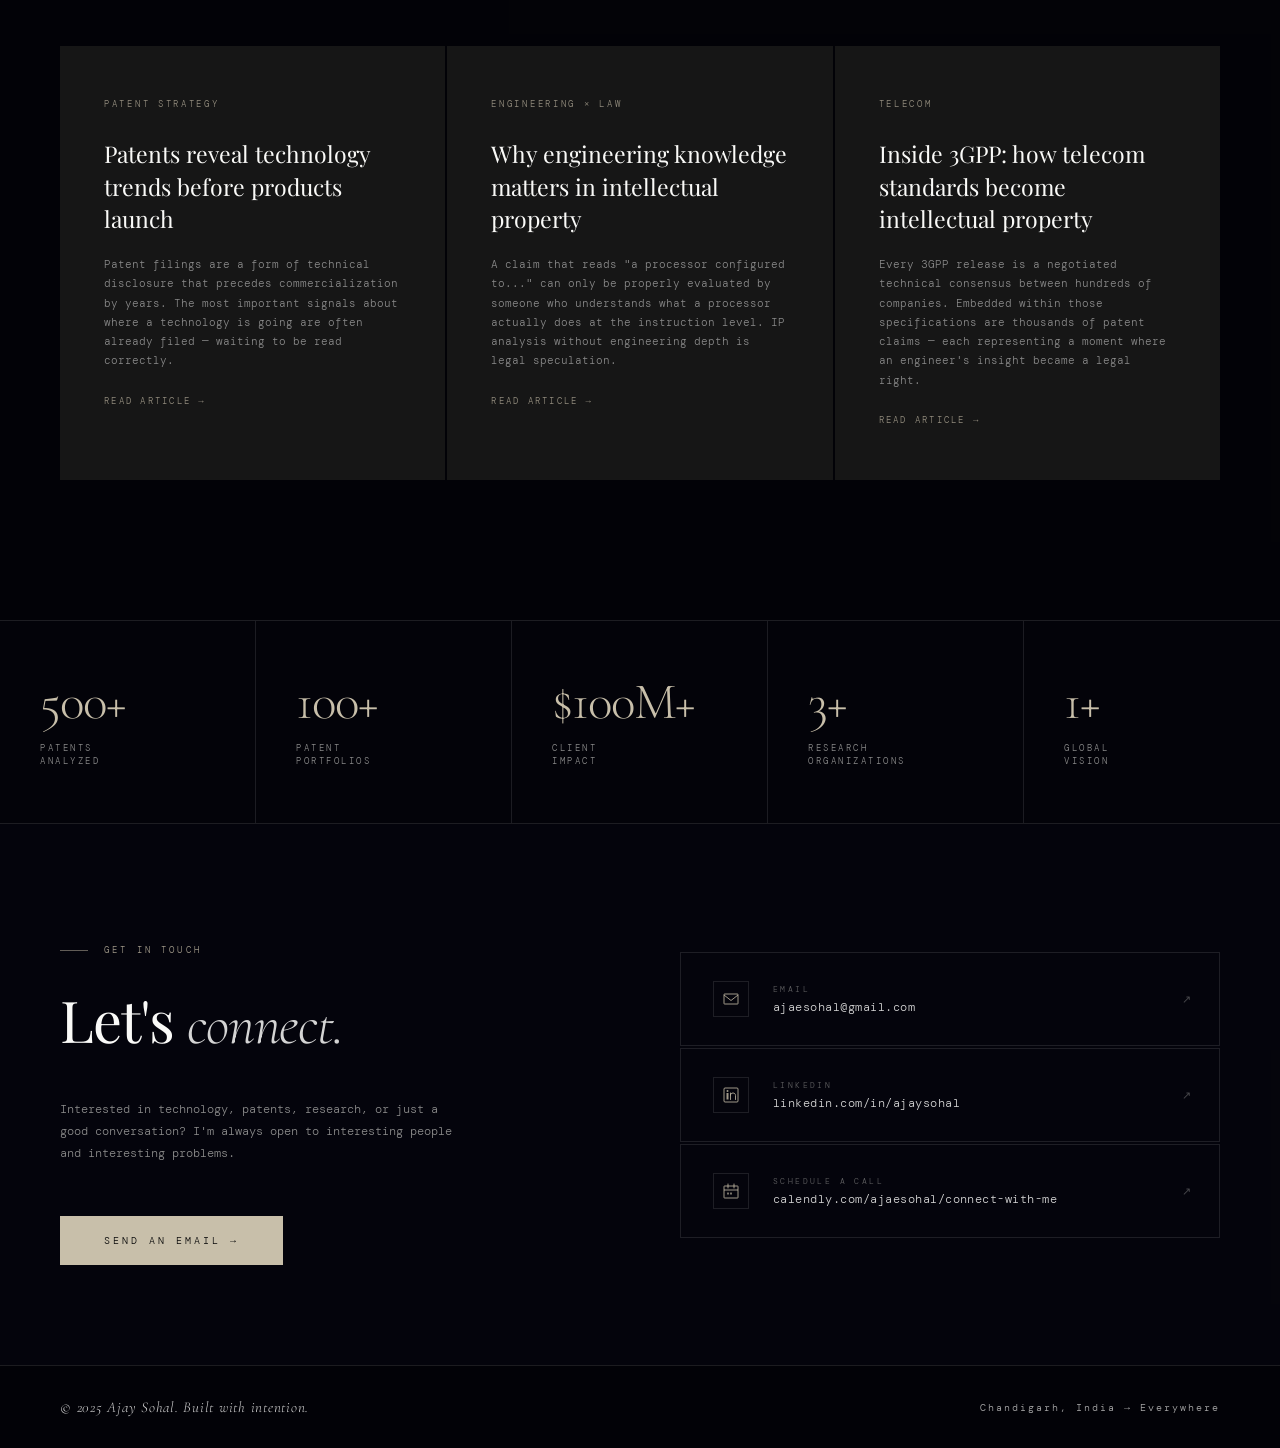
==== commit eb744895: "Update index.html" ====
--- a/index.html
+++ b/index.html
@@ -7,7 +7,7 @@
 <link rel="preconnect" href="https://fonts.googleapis.com">
 <link rel="preconnect" href="https://fonts.gstatic.com" crossorigin>
 <link href="https://fonts.googleapis.com/css2?family=Playfair+Display:wght@300;400;500&family=DM+Mono:wght@300;400&family=Cormorant+Garamond:ital,wght@0,300;0,400;1,300;1,400&family=Space+Grotesk:wght@300;400&display=swap" rel="stylesheet">
-<link rel="icon" type="image/x-icon" href="favicon.png" sizes="196x196">
+<link rel="icon" type="image/x-icon" href="favicon.png" sizes="512x512">
 <style>
   :root {
     --black: #0a0a0a;
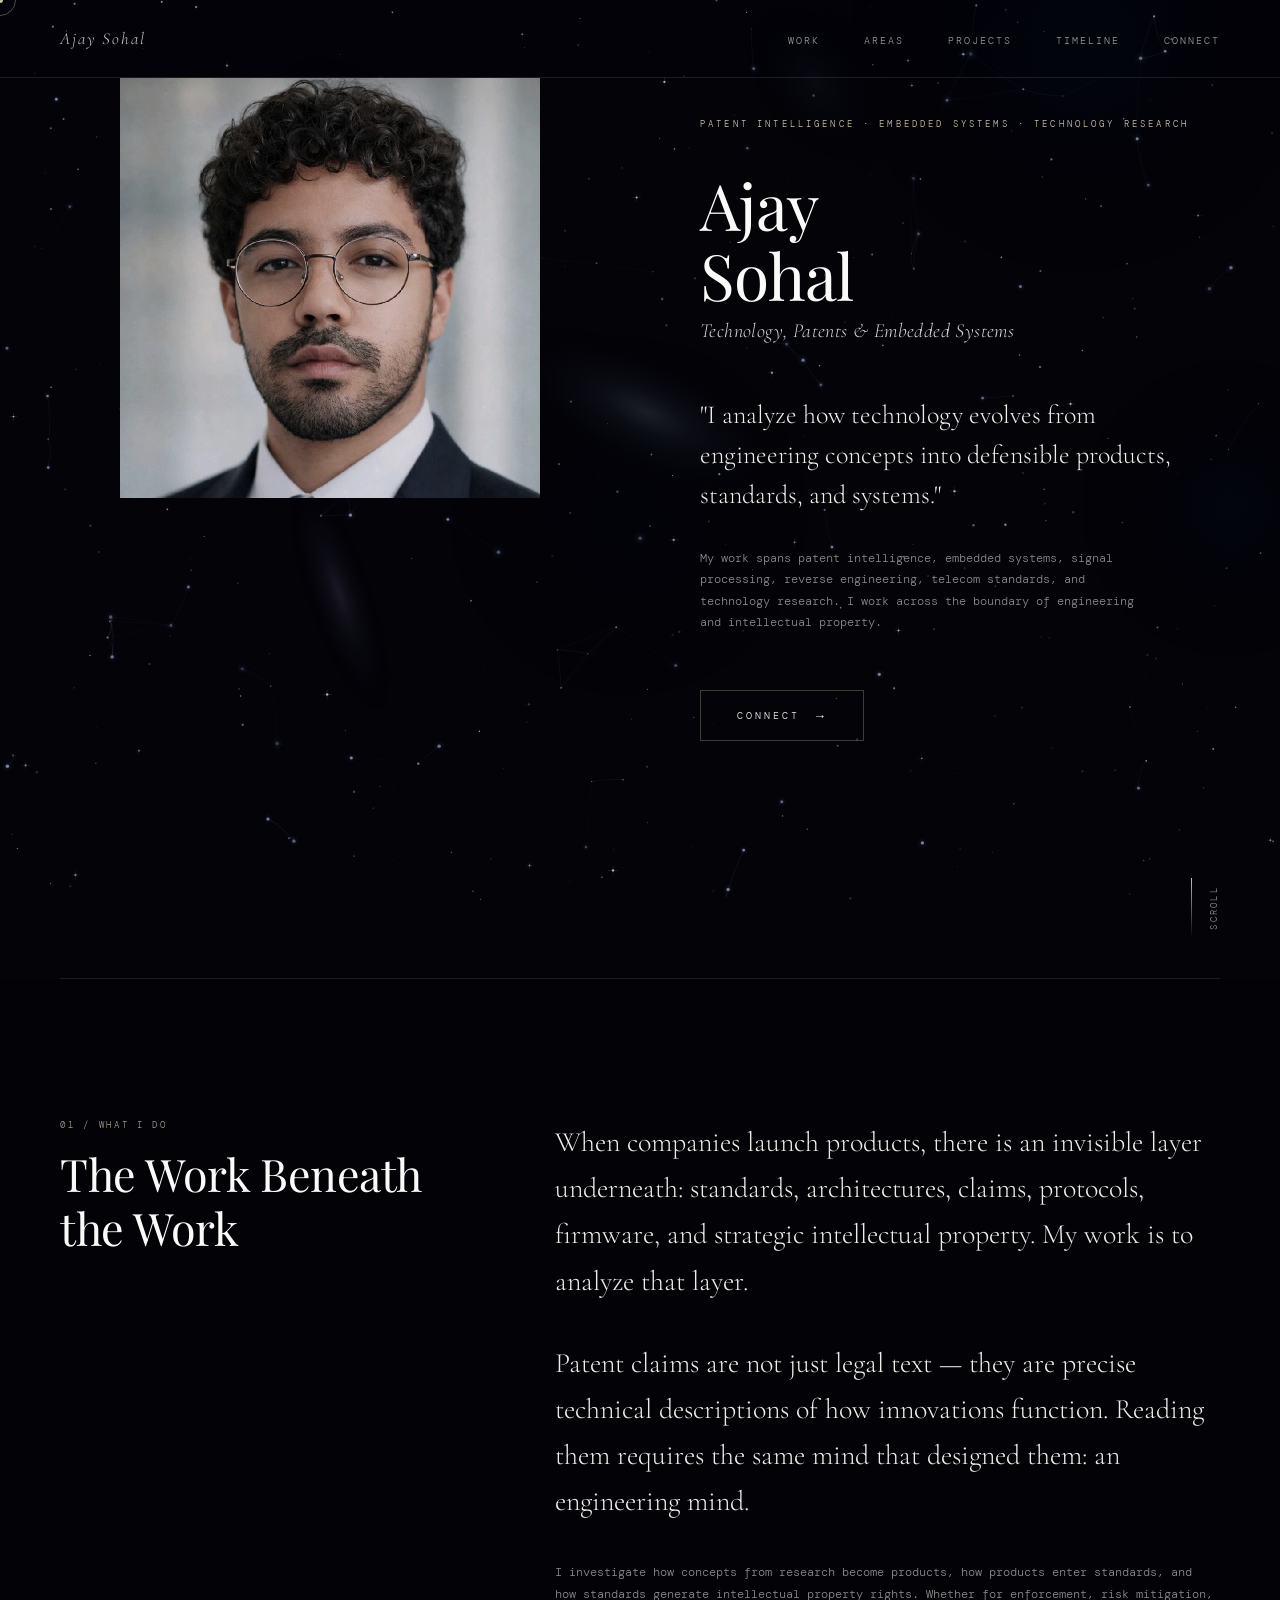
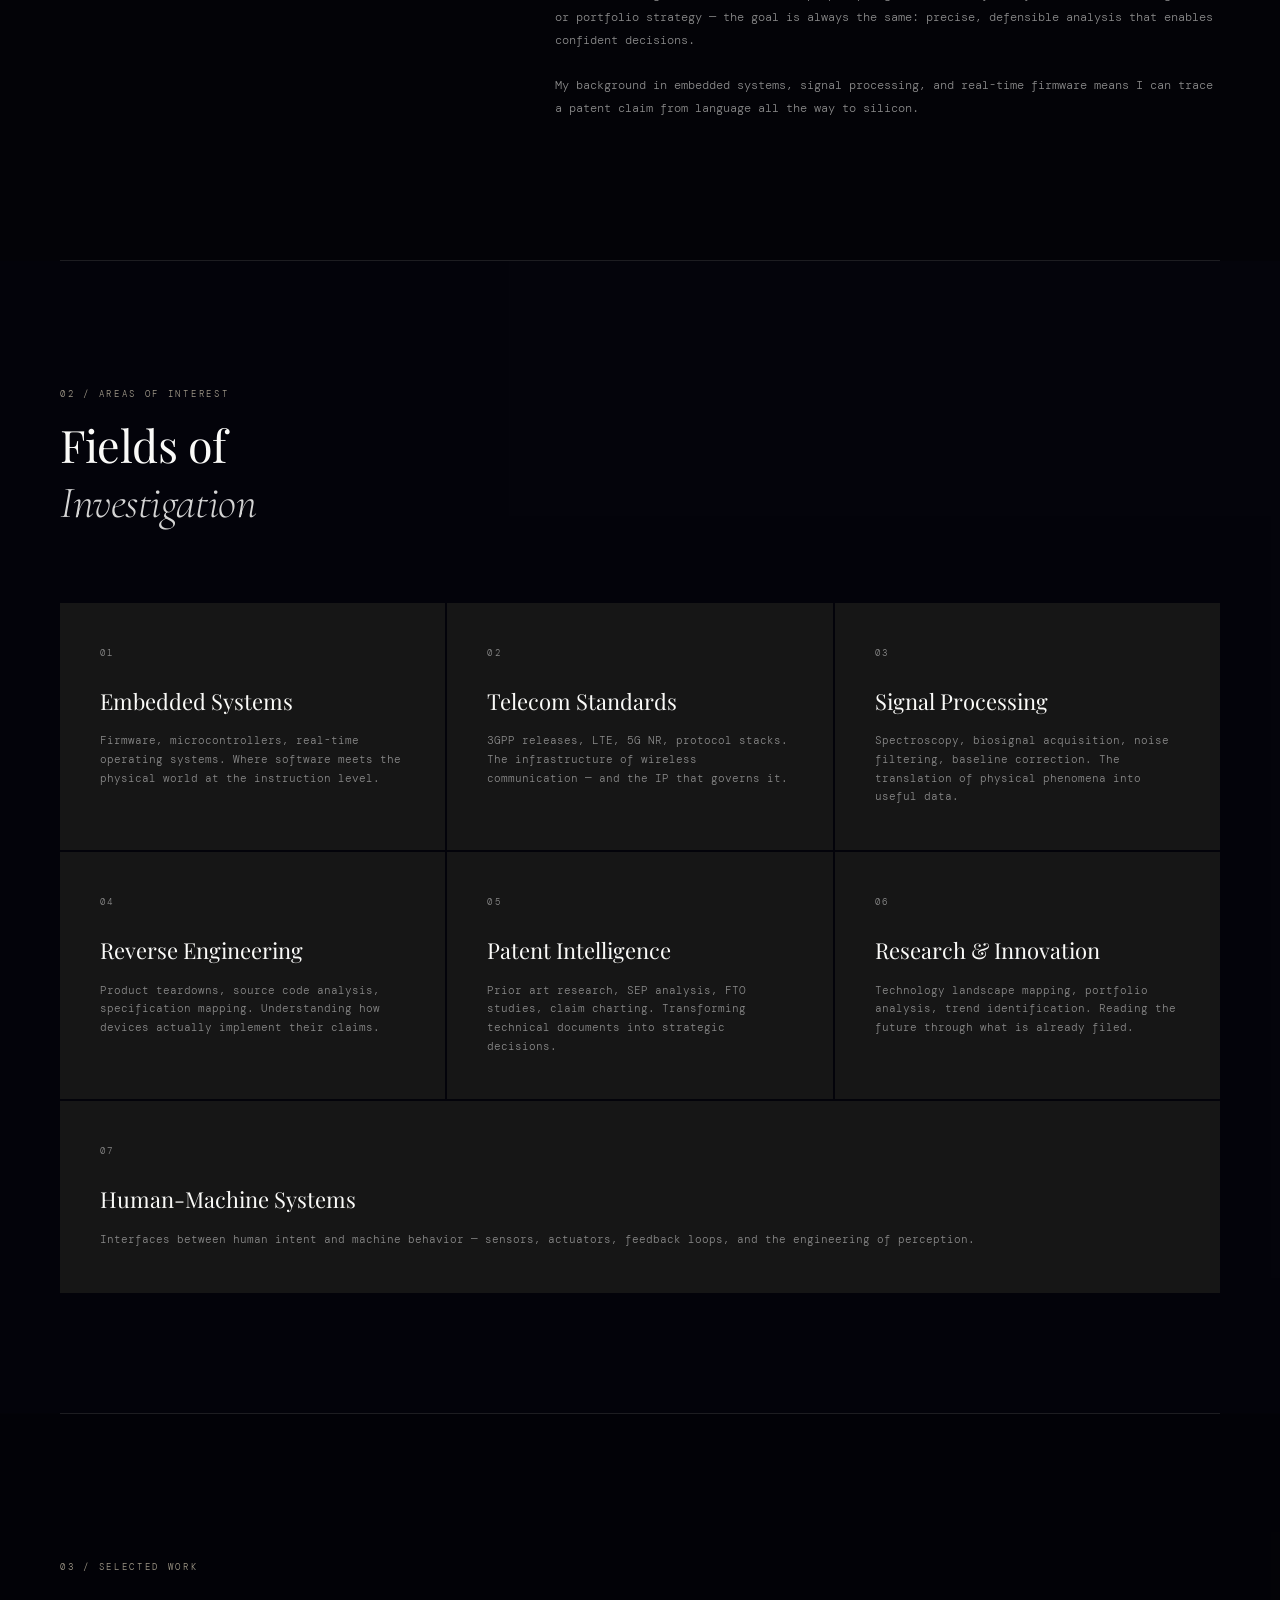
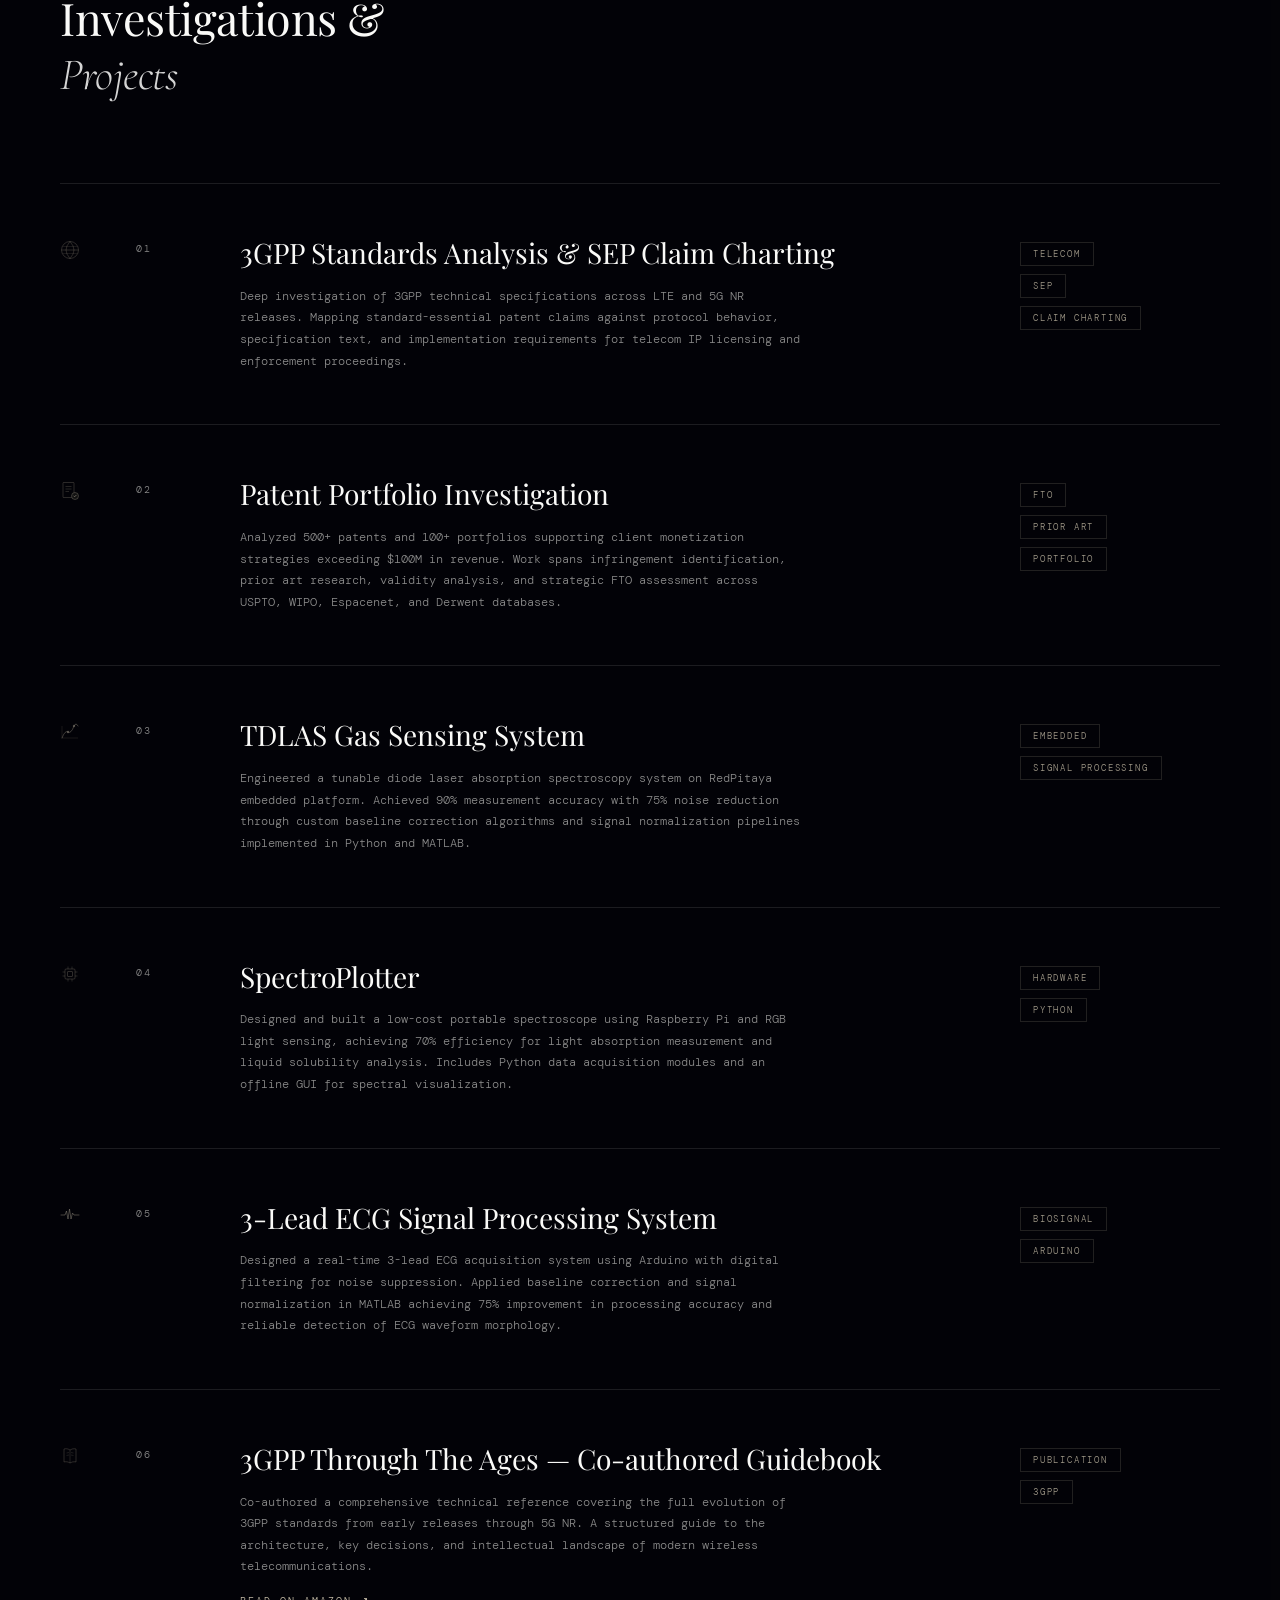
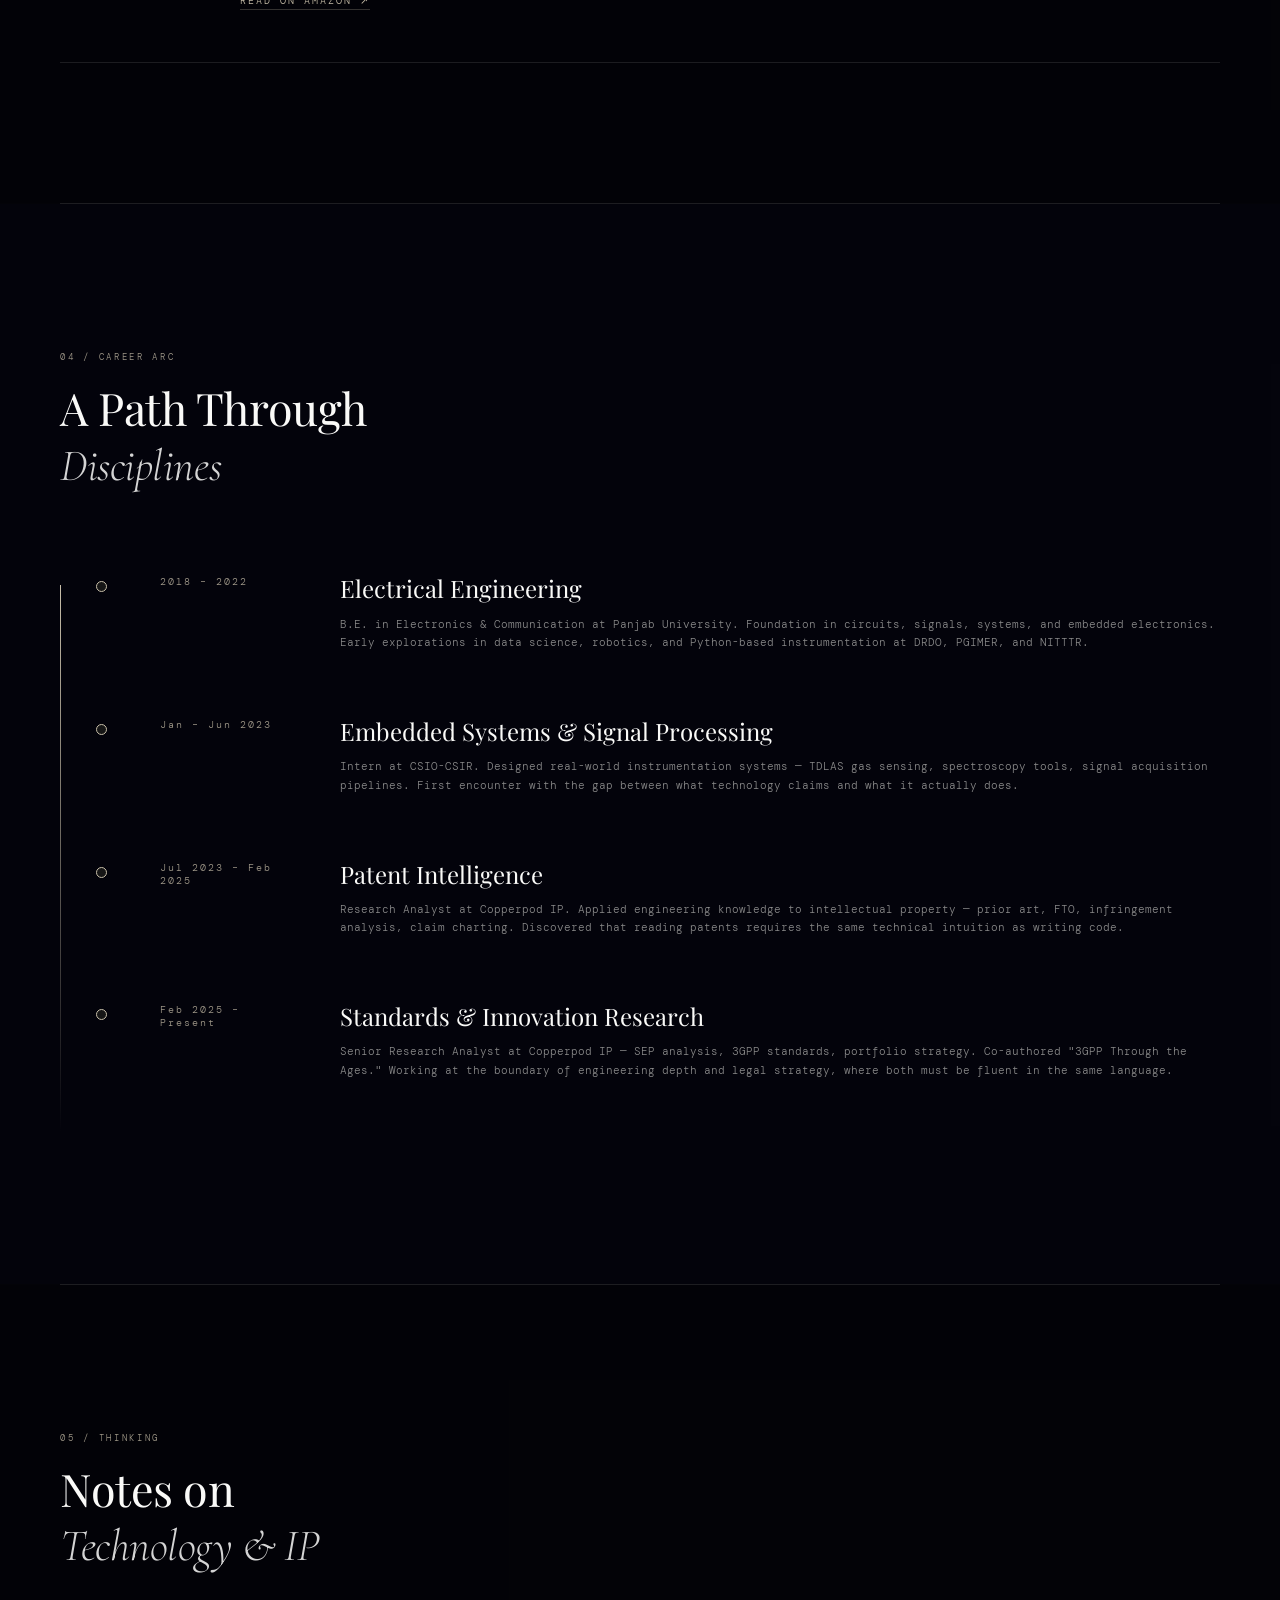
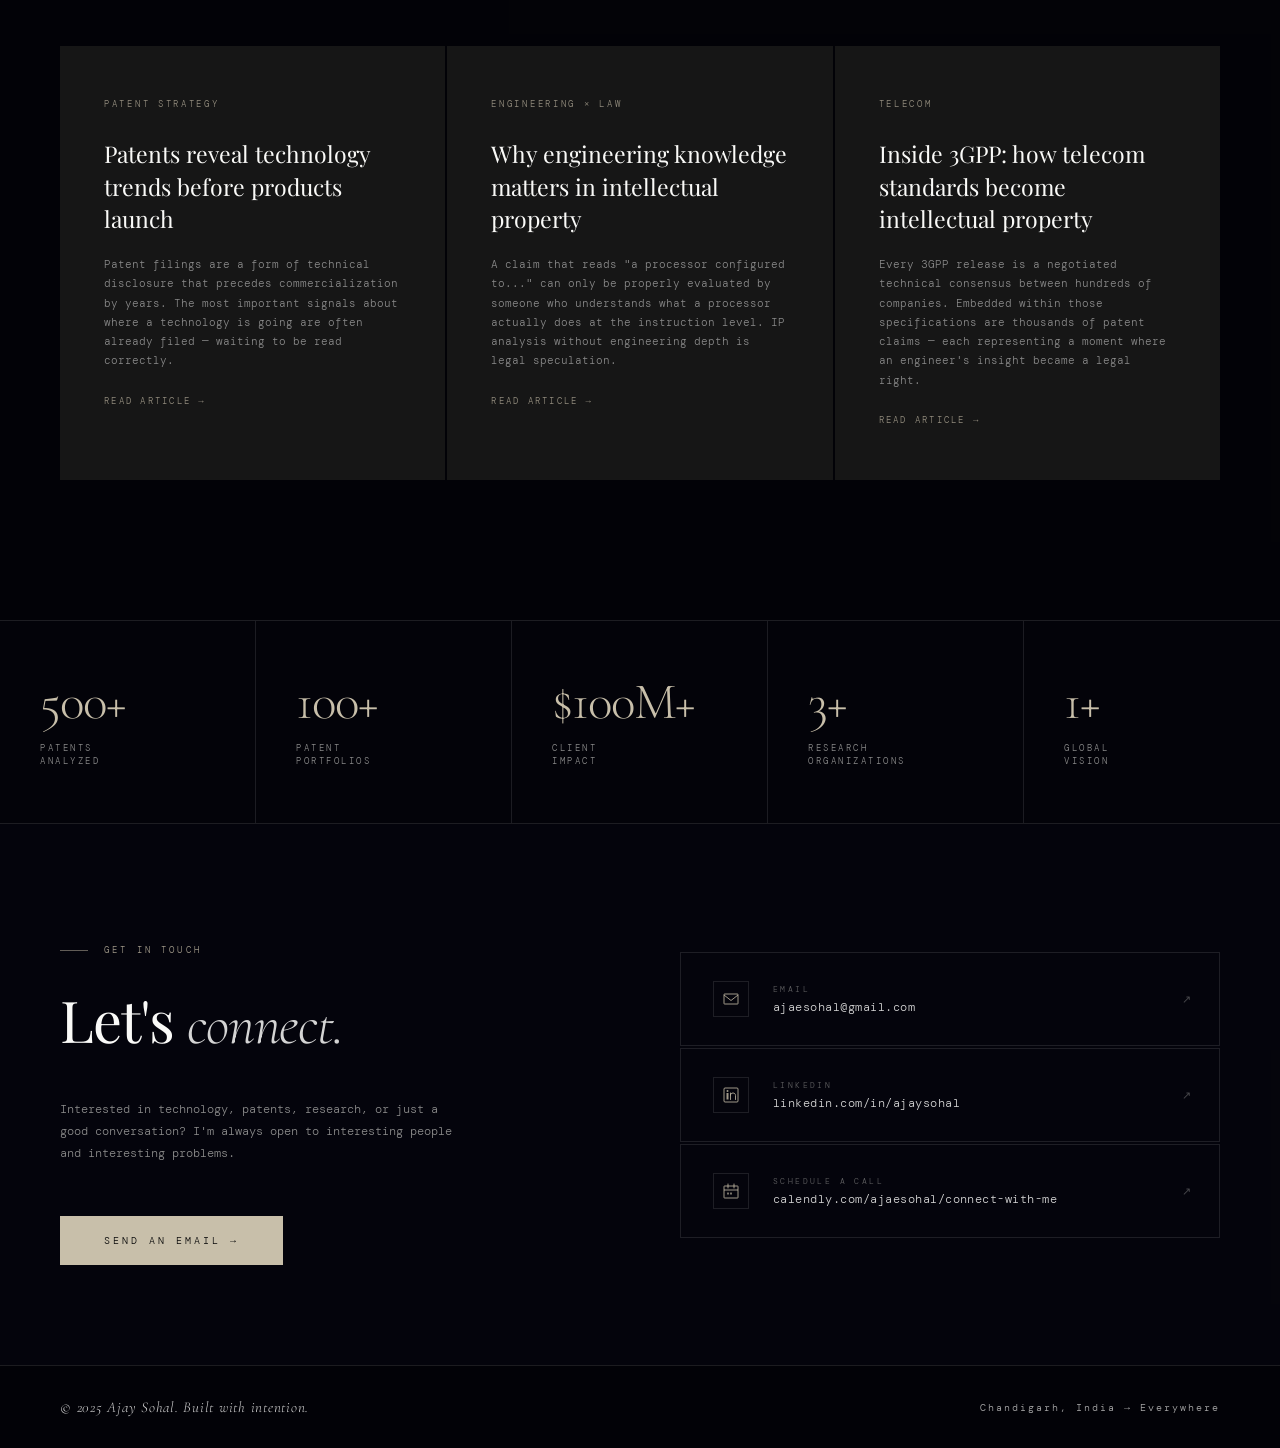
==== commit 7f5402a2: "Update index.html" ====
--- a/index.html
+++ b/index.html
@@ -7,7 +7,7 @@
 <link rel="preconnect" href="https://fonts.googleapis.com">
 <link rel="preconnect" href="https://fonts.gstatic.com" crossorigin>
 <link href="https://fonts.googleapis.com/css2?family=Playfair+Display:wght@300;400;500&family=DM+Mono:wght@300;400&family=Cormorant+Garamond:ital,wght@0,300;0,400;1,300;1,400&family=Space+Grotesk:wght@300;400&display=swap" rel="stylesheet">
-<link rel="icon" type="image/x-icon" href="favicon.png" sizes="512x512">
+<link rel="icon" type="image/x-icon" href="favicon.ico" sizes="512x512">
 <style>
   :root {
     --black: #0a0a0a;
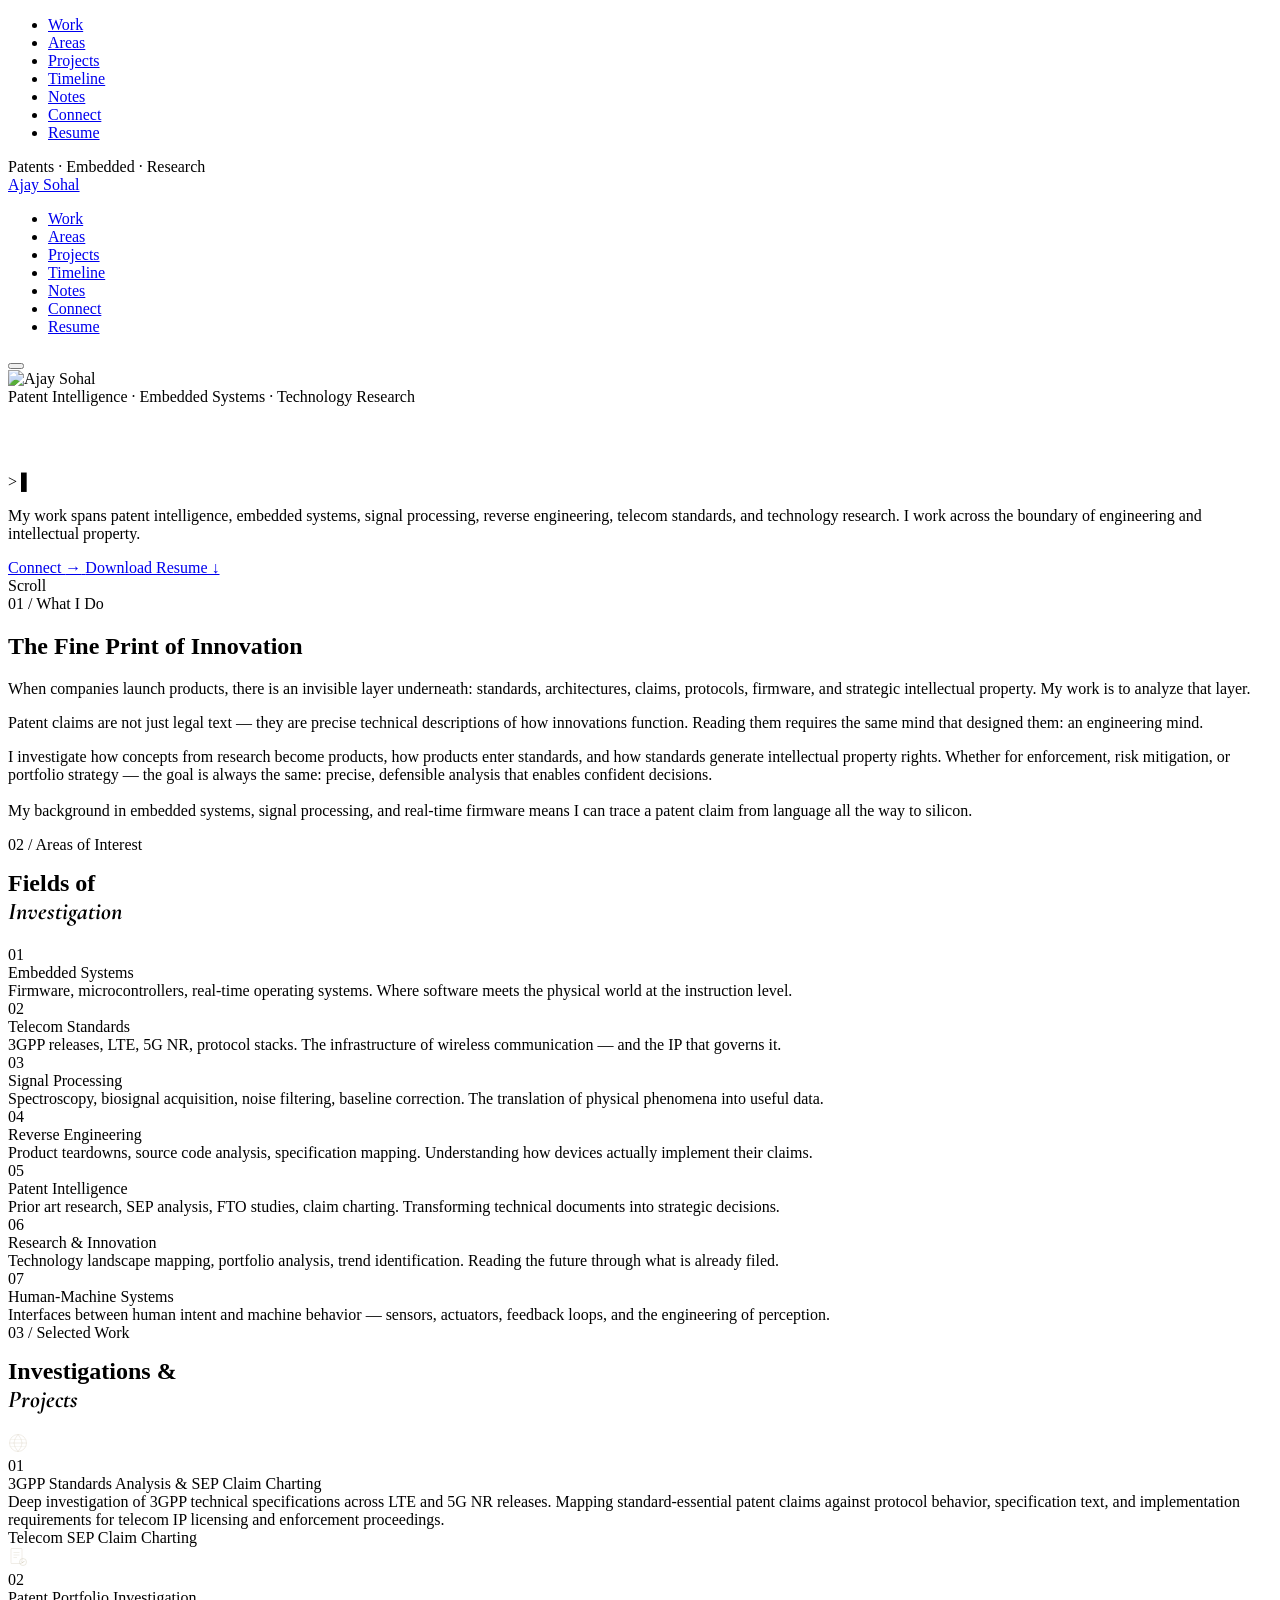
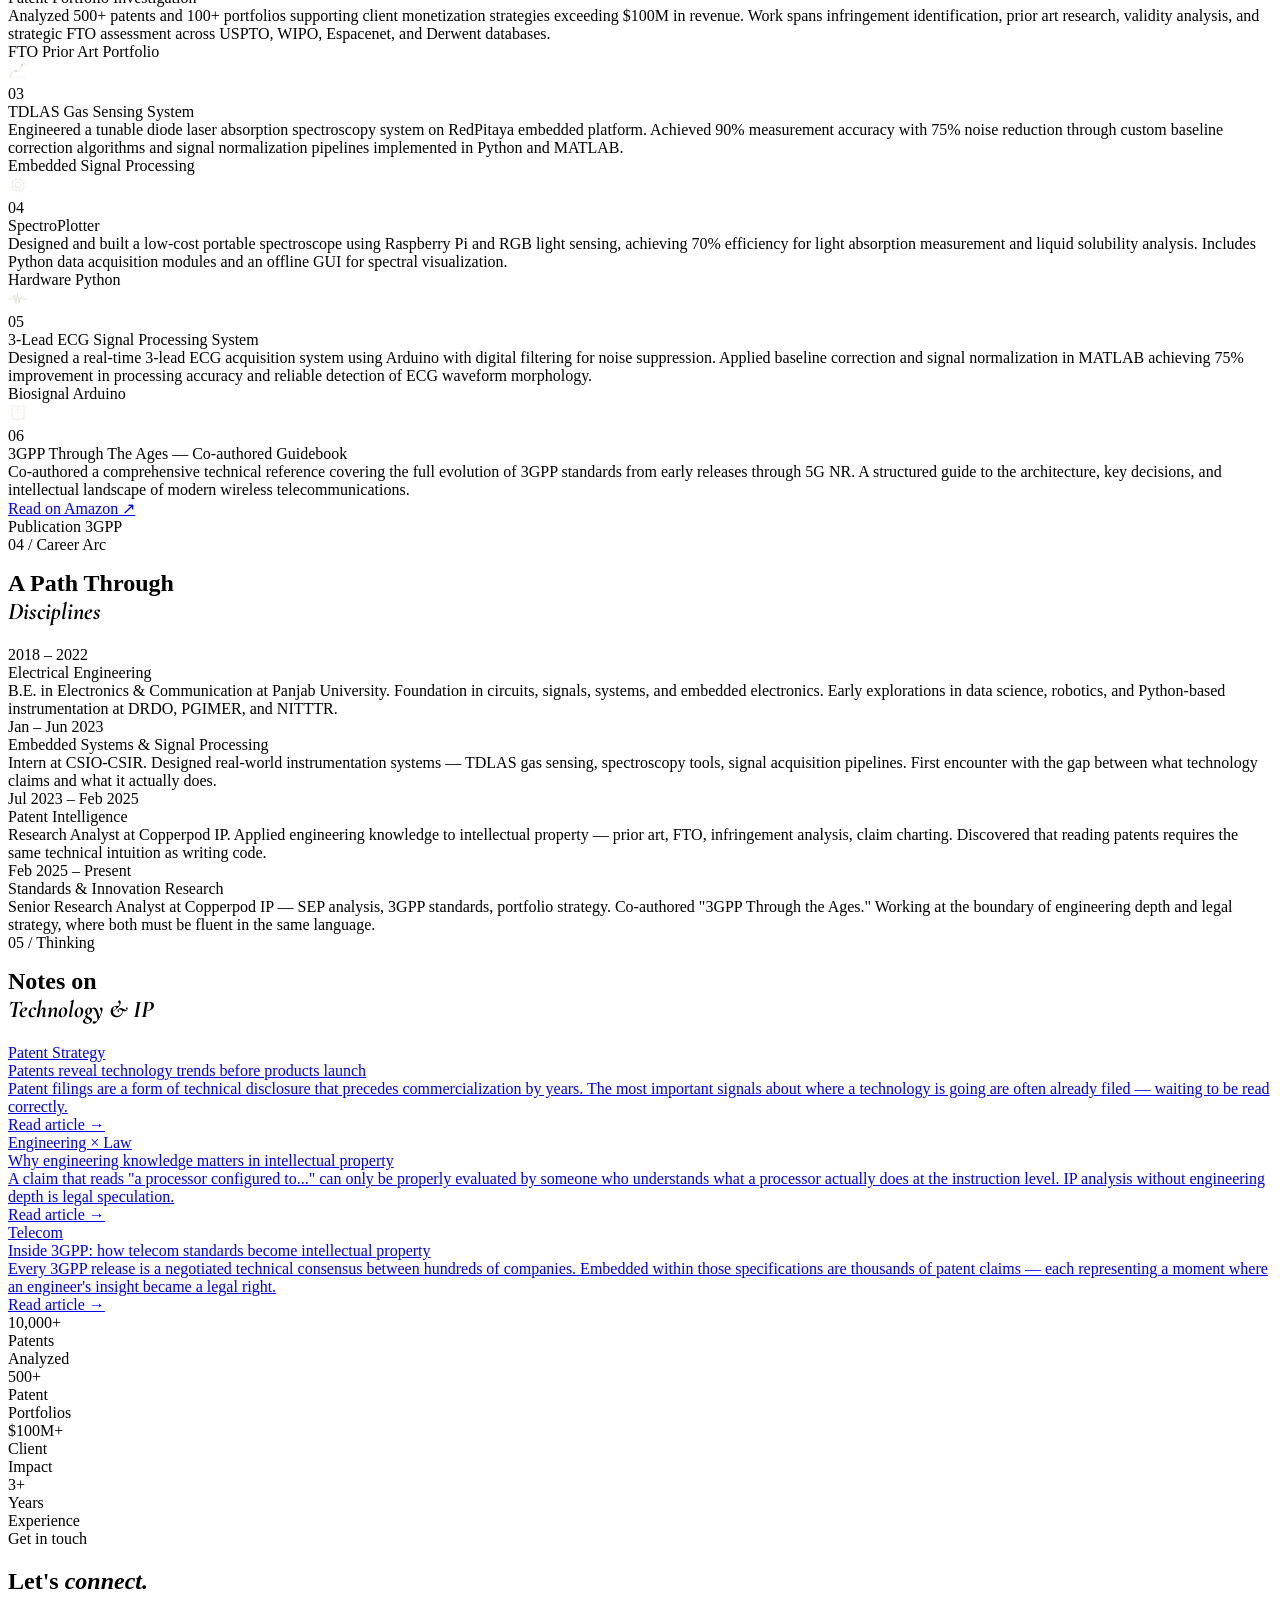
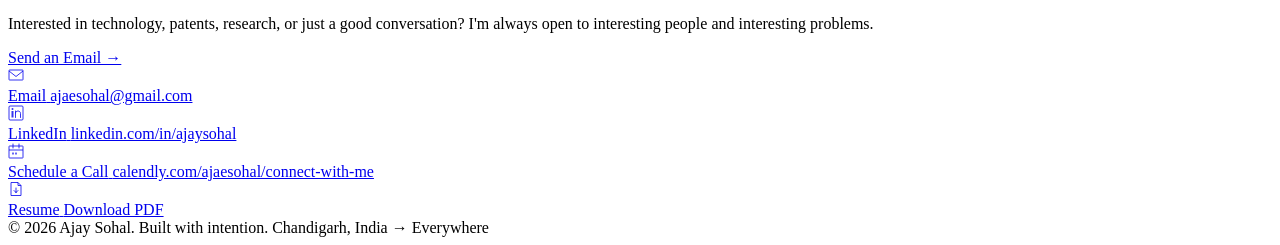
==== commit dd21f2f7: "Add files via upload" ====
--- a/index.html
+++ b/index.html
@@ -3,1189 +3,60 @@
 <head>
 <meta charset="UTF-8">
 <meta name="viewport" content="width=device-width, initial-scale=1.0">
-<title>Ajay Sohal — Patents, Embedded Systems & Technology Research</title>
+<title>Ajay Sohal — Patent Analyst | SEP, FTO & 3GPP Standards Research</title>
+<meta name="description" content="Ajay Sohal is a Patent Analyst with 3+ years' experience in SEP analysis, FRAND claim charting, FTO studies, and 3GPP standards research, with an embedded systems and signal processing background. Co-author of '3GPP Through the Ages.' Based in Chandigarh, India, working with clients worldwide.">
+<meta name="keywords" content="patent analyst, SEP analysis, FRAND claim charting, FTO search, prior art search, 3GPP standards, patent landscape, telecom IP, embedded systems, signal processing, Ajay Sohal">
+<meta name="author" content="Ajay Sohal">
+<meta name="robots" content="index, follow">
+<link rel="canonical" href="https://ajaysohal.com/">
+
+<!-- Open Graph -->
+<meta property="og:type" content="profile">
+<meta property="og:title" content="Ajay Sohal — Patent Analyst | SEP, FTO & 3GPP Standards Research">
+<meta property="og:description" content="Patent Analyst with 3+ years' experience in SEP analysis, FRAND claim charting, FTO studies, and 3GPP standards research. Co-author of '3GPP Through the Ages.'">
+<meta property="og:url" content="https://ajaysohal.com/">
+<meta property="og:site_name" content="Ajay Sohal">
+<meta property="og:locale" content="en_US">
+<meta property="og:image" content="https://ajaysohal.com/assets/ajay-sohal.jpg">
+<meta property="og:image:width" content="800">
+<meta property="og:image:height" content="800">
+
+<!-- Twitter Card -->
+<meta name="twitter:card" content="summary_large_image">
+<meta name="twitter:title" content="Ajay Sohal — Patent Analyst | SEP, FTO & 3GPP Standards Research">
+<meta name="twitter:description" content="Patent Analyst with 3+ years' experience in SEP analysis, FRAND claim charting, FTO studies, and 3GPP standards research.">
+<meta name="twitter:image" content="https://ajaysohal.com/assets/ajay-sohal.jpg">
+
+<!-- Structured data -->
+<script type="application/ld+json">
+{
+  "@context": "https://schema.org",
+  "@type": "Person",
+  "name": "Ajay Sohal",
+  "url": "https://ajaysohal.com/",
+  "jobTitle": "Patent Analyst",
+  "worksFor": {
+    "@type": "Organization",
+    "name": "Copperpod IP"
+  },
+  "address": {
+    "@type": "PostalAddress",
+    "addressLocality": "Chandigarh",
+    "addressCountry": "IN"
+  },
+  "knowsAbout": ["Patent Analysis", "SEP Analysis", "FRAND Licensing", "FTO Studies", "Prior Art Search", "3GPP Standards", "Embedded Systems", "Signal Processing"],
+  "sameAs": [
+    "https://www.linkedin.com/in/ajaysohal",
+    "https://www.amazon.com/3GPP-Through-Ages-Rahul-Vijh-ebook/dp/B0G67CX9LN/"
+  ]
+}
+</script>
+
 <link rel="preconnect" href="https://fonts.googleapis.com">
 <link rel="preconnect" href="https://fonts.gstatic.com" crossorigin>
 <link href="https://fonts.googleapis.com/css2?family=Playfair+Display:wght@300;400;500&family=DM+Mono:wght@300;400&family=Cormorant+Garamond:ital,wght@0,300;0,400;1,300;1,400&family=Space+Grotesk:wght@300;400&display=swap" rel="stylesheet">
 <link rel="icon" type="image/x-icon" href="favicon.ico" sizes="512x512">
-<style>
-  :root {
-    --black: #0a0a0a;
-    --charcoal: #161616;
-    --graphite: #2e2e2e;
-    --muted: #8a8a8a;
-    --faint: #aaa;
-    --ghost: #d4d4d4;
-    --off-white: #f0ede8;
-    --white: #fafaf8;
-    --accent: #c8bfaa;
-    --line: rgba(255,255,255,0.1);
-    --line-light: rgba(0,0,0,0.08);
-  }
-
-  * { margin: 0; padding: 0; box-sizing: border-box; }
-
-  html { scroll-behavior: smooth; }
-
-  body {
-    background: #030308;
-    color: var(--off-white);
-    font-family: 'DM Mono', monospace;
-    font-weight: 300;
-    overflow-x: hidden;
-    cursor: none;
-  }
-
-  /* Cosmic canvas sits behind everything */
-  #heroParticles { z-index: 0; }
-
-  /* All page sections sit above canvas */
-  nav, section, footer, .article-overlay, .nav-mobile-overlay,
-  .cursor, .cursor-ring {
-    position: relative;
-    z-index: 1;
-  }
-
-  /* Section backgrounds — semi-transparent so stars bleed through */
-  #hero        { background: transparent !important; }
-  #what        { background: rgba(3,3,8,0.72) !important; }
-  #areas       { background: rgba(5,5,12,0.68) !important; }
-  #work        { background: rgba(3,3,8,0.72) !important; }
-  #timeline    { background: rgba(5,5,14,0.78) !important; }
-  #notes       { background: rgba(3,3,8,0.72) !important; }
-  #metrics     { background: rgba(4,4,10,0.80) !important; }
-  #connect     { background: rgba(5,5,14,0.82) !important; }
-  footer       { background: rgba(3,3,8,0.90) !important; }
-  nav          { background: rgba(3,3,8,0.88) !important; }
-
-  /* Custom cursor */
-  .cursor {
-    position: fixed;
-    width: 6px;
-    height: 6px;
-    background: var(--accent);
-    border-radius: 50%;
-    pointer-events: none;
-    z-index: 9999;
-    transform: translate(-50%, -50%);
-    transition: transform 0.1s ease;
-  }
-  .cursor-ring {
-    position: fixed;
-    width: 32px;
-    height: 32px;
-    border: 1px solid rgba(200,191,170,0.4);
-    border-radius: 50%;
-    pointer-events: none;
-    z-index: 9998;
-    transform: translate(-50%, -50%);
-    transition: all 0.18s ease;
-  }
-  .cursor-ring.hover {
-    width: 56px;
-    height: 56px;
-    border-color: var(--accent);
-    background: rgba(200,191,170,0.04);
-  }
-
-  /* Navigation */
-  nav {
-    position: relative;
-    padding: 28px 60px;
-    display: flex;
-    justify-content: space-between;
-    align-items: center;
-    background: var(--black);
-    border-bottom: 1px solid var(--line);
-  }
-  .nav-logo {
-    font-family: 'Cormorant Garamond', serif;
-    font-size: 17px;
-    letter-spacing: 0.12em;
-    color: var(--off-white);
-    text-decoration: none;
-    font-style: italic;
-    opacity: 0.85;
-  }
-  .nav-links {
-    display: flex;
-    gap: 44px;
-    list-style: none;
-  }
-  .nav-links a {
-    font-family: 'DM Mono', monospace;
-    font-size: 10px;
-    letter-spacing: 0.2em;
-    text-transform: uppercase;
-    color: var(--ghost);
-    text-decoration: none;
-    transition: color 0.3s;
-    opacity: 0.7;
-  }
-  .nav-links a:hover { color: var(--off-white); opacity: 1; }
-
-  /* Section utilities */
-  section { position: relative; }
-
-  .container {
-    max-width: 1280px;
-    margin: 0 auto;
-    padding: 0 60px;
-  }
-
-  /* ─── HERO ─── */
-  #hero {
-    min-height: 100vh;
-    display: grid;
-    grid-template-columns: 1fr 1fr;
-    position: relative;
-    overflow: hidden;
-    align-items: start;
-  }
-
-  .hero-canvas {
-    position: absolute;
-    inset: 0;
-    z-index: 0;
-  }
-
-  .hero-left {
-    position: relative;
-    z-index: 2;
-    display: flex;
-    align-items: flex-start;
-    justify-content: center;
-    padding: 0;
-  }
-
-  .hero-portrait-wrap {
-    position: relative;
-    width: 100%;
-    display: flex;
-    align-items: flex-start;
-    justify-content: center;
-    padding: 0 20px 0 40px;
-  }
-  .hero-portrait {
-    display: block;
-    width: 100%;
-    max-width: 420px;
-    height: auto;
-    max-height: 100vh;
-    object-fit: contain;
-    object-position: top center;
-    filter: grayscale(20%) contrast(1.06);
-    opacity: 0.92;
-  }
-
-  .hero-right {
-    position: relative;
-    z-index: 2;
-    display: flex;
-    flex-direction: column;
-    justify-content: center;
-    padding: 40px 60px 80px 60px;
-  }
-
-  .hero-label {
-    font-family: 'DM Mono', monospace;
-    font-size: 9px;
-    letter-spacing: 0.35em;
-    text-transform: uppercase;
-    color: var(--accent);
-    margin-bottom: 40px;
-    opacity: 0;
-    animation: fadeUp 0.8s ease 0.3s forwards;
-  }
-
-  .hero-name {
-    font-family: 'Playfair Display', serif;
-    font-size: clamp(44px, 5vw, 72px);
-    font-weight: 300;
-    line-height: 1.1;
-    letter-spacing: -0.01em;
-    color: var(--white);
-    margin-bottom: 8px;
-    opacity: 0;
-    animation: fadeUp 0.9s ease 0.5s forwards;
-  }
-
-  .hero-disciplines {
-    font-family: 'Cormorant Garamond', serif;
-    font-size: clamp(15px, 1.6vw, 20px);
-    font-weight: 300;
-    font-style: italic;
-    color: var(--ghost);
-    letter-spacing: 0.02em;
-    margin-bottom: 52px;
-    opacity: 0;
-    animation: fadeUp 0.9s ease 0.65s forwards;
-  }
-
-  .hero-statement {
-    font-family: 'Cormorant Garamond', serif;
-    font-size: clamp(19px, 2.1vw, 26px);
-    font-weight: 300;
-    line-height: 1.55;
-    color: var(--off-white);
-    max-width: 480px;
-    margin-bottom: 32px;
-    opacity: 0;
-    animation: fadeUp 0.9s ease 0.8s forwards;
-  }
-
-  .hero-secondary {
-    font-family: 'DM Mono', monospace;
-    font-size: 12px;
-    font-weight: 300;
-    line-height: 1.8;
-    color: var(--muted);
-    max-width: 440px;
-    margin-bottom: 56px;
-    opacity: 0;
-    animation: fadeUp 0.9s ease 1.0s forwards;
-  }
-
-  .btn-connect {
-    display: inline-flex;
-    align-items: center;
-    gap: 16px;
-    font-family: 'DM Mono', monospace;
-    font-size: 10px;
-    letter-spacing: 0.3em;
-    text-transform: uppercase;
-    color: var(--off-white);
-    text-decoration: none;
-    border: 1px solid rgba(200,191,170,0.3);
-    padding: 16px 36px;
-    transition: all 0.4s ease;
-    width: fit-content;
-    opacity: 0;
-    animation: fadeUp 0.9s ease 1.2s forwards;
-    position: relative;
-    overflow: hidden;
-  }
-  .btn-connect::before {
-    content: '';
-    position: absolute;
-    left: 0; top: 0; bottom: 0;
-    width: 0;
-    background: rgba(200,191,170,0.08);
-    transition: width 0.4s ease;
-  }
-  .btn-connect:hover::before { width: 100%; }
-  .btn-connect:hover { border-color: rgba(200,191,170,0.7); color: var(--white); }
-  .btn-connect .arrow { 
-    font-size: 13px; 
-    transition: transform 0.3s;
-    display: inline-block;
-  }
-  .btn-connect:hover .arrow { transform: translateX(4px); }
-
-  /* Scroll indicator */
-  .scroll-hint {
-    position: absolute;
-    bottom: 40px;
-    right: 60px;
-    z-index: 2;
-    display: flex;
-    align-items: center;
-    gap: 16px;
-    opacity: 0;
-    animation: fadeIn 1s ease 2s forwards;
-  }
-  .scroll-hint span {
-    font-family: 'DM Mono', monospace;
-    font-size: 9px;
-    letter-spacing: 0.25em;
-    text-transform: uppercase;
-    color: var(--muted);
-    writing-mode: vertical-rl;
-    transform: rotate(180deg);
-  }
-  .scroll-line {
-    width: 1px;
-    height: 60px;
-    background: linear-gradient(to bottom, var(--accent), transparent);
-    animation: lineGrow 1.5s ease 2.5s both;
-  }
-
-  /* ─── DIVIDER ─── */
-  .divider {
-    height: 1px;
-    background: var(--line);
-    margin: 0 60px;
-  }
-
-  /* ─── WHAT I DO ─── */
-  #what {
-    padding: 140px 0;
-  }
-  .what-inner {
-    display: grid;
-    grid-template-columns: 1fr 1.6fr;
-    gap: 80px;
-    align-items: start;
-  }
-  .section-meta {
-    display: flex;
-    flex-direction: column;
-    gap: 16px;
-    position: sticky;
-    top: 120px;
-  }
-  .section-index {
-    font-family: 'DM Mono', monospace;
-    font-size: 9px;
-    letter-spacing: 0.3em;
-    text-transform: uppercase;
-    color: var(--accent);
-    opacity: 0.8;
-  }
-  .section-title {
-    font-family: 'Playfair Display', serif;
-    font-size: clamp(28px, 3.5vw, 48px);
-    font-weight: 300;
-    line-height: 1.2;
-    color: var(--white);
-    letter-spacing: -0.01em;
-  }
-
-  .what-content p {
-    font-family: 'Cormorant Garamond', serif;
-    font-size: clamp(20px, 2.2vw, 28px);
-    font-weight: 300;
-    line-height: 1.65;
-    color: var(--off-white);
-    margin-bottom: 36px;
-  }
-  .what-content p.muted-p {
-    font-family: 'DM Mono', monospace;
-    font-size: 13px;
-    line-height: 1.9;
-    color: var(--muted);
-    font-size: 12px;
-    margin-bottom: 0;
-  }
-
-  /* ─── AREAS ─── */
-  #areas {
-    padding: 120px 0;
-  }
-  .areas-header {
-    margin-bottom: 72px;
-  }
-  .areas-grid {
-    display: grid;
-    grid-template-columns: repeat(3, 1fr);
-    gap: 2px;
-  }
-  .area-card {
-    background: var(--charcoal);
-    padding: 44px 40px;
-    transition: background 0.4s ease, transform 0.3s ease;
-    position: relative;
-    overflow: hidden;
-    cursor: default;
-  }
-  .area-card::before {
-    content: '';
-    position: absolute;
-    top: 0; left: 0;
-    width: 0;
-    height: 1px;
-    background: var(--accent);
-    transition: width 0.5s ease;
-  }
-  .area-card:hover::before { width: 100%; }
-  .area-card:hover { background: #1f1f1f; }
-  .area-num {
-    font-family: 'DM Mono', monospace;
-    font-size: 9px;
-    letter-spacing: 0.25em;
-    color: var(--muted);
-    margin-bottom: 28px;
-    display: block;
-  }
-  .area-name {
-    font-family: 'Playfair Display', serif;
-    font-size: 22px;
-    font-weight: 300;
-    color: var(--white);
-    line-height: 1.3;
-    margin-bottom: 16px;
-  }
-  .area-desc {
-    font-family: 'DM Mono', monospace;
-    font-size: 11px;
-    line-height: 1.7;
-    color: var(--muted);
-  }
-
-
-  .work-icon {
-    display: flex;
-    align-items: flex-start;
-    padding-top: 4px;
-    opacity: 0.75;
-    transition: opacity 0.3s;
-    flex-shrink: 0;
-  }
-  .work-item:hover .work-icon { opacity: 1; }
-  /* ─── WORK ─── */
-  #work {
-    padding: 140px 0;
-  }
-  .work-header {
-    margin-bottom: 80px;
-  }
-  .work-list {
-    display: flex;
-    flex-direction: column;
-    gap: 0;
-  }
-  .work-item {
-    display: grid;
-    grid-template-columns: 36px 64px 1fr 200px;
-    gap: 40px;
-    align-items: start;
-    padding: 52px 0;
-    border-top: 1px solid var(--line);
-    transition: all 0.3s ease;
-    position: relative;
-  }
-  .work-item::after {
-    content: '';
-    position: absolute;
-    bottom: 0; left: 0;
-    width: 0;
-    height: 1px;
-    background: rgba(200,191,170,0.2);
-    transition: width 0.5s ease;
-  }
-  .work-item:hover::after { width: 100%; }
-  .work-item:last-child { border-bottom: 1px solid var(--line); }
-  .work-num {
-    font-family: 'DM Mono', monospace;
-    font-size: 10px;
-    letter-spacing: 0.2em;
-    color: var(--muted);
-    padding-top: 6px;
-  }
-  .work-body {}
-  .work-title {
-    font-family: 'Playfair Display', serif;
-    font-size: clamp(20px, 2.2vw, 30px);
-    font-weight: 300;
-    color: var(--white);
-    margin-bottom: 16px;
-    line-height: 1.2;
-  }
-  .work-desc {
-    font-family: 'DM Mono', monospace;
-    font-size: 12px;
-    line-height: 1.8;
-    color: var(--muted);
-    max-width: 560px;
-  }
-  .work-tags {
-    display: flex;
-    flex-direction: column;
-    gap: 8px;
-    padding-top: 6px;
-  }
-  .work-link {
-    display: inline-flex;
-    align-items: center;
-    gap: 6px;
-    font-family: 'DM Mono', monospace;
-    font-size: 10px;
-    letter-spacing: 0.2em;
-    text-transform: uppercase;
-    color: var(--accent);
-    text-decoration: none;
-    margin-top: 16px;
-    border-bottom: 1px solid rgba(200,191,170,0.25);
-    padding-bottom: 2px;
-    transition: color 0.3s, border-color 0.3s;
-    width: fit-content;
-  }
-  .work-link:hover {
-    color: var(--white);
-    border-color: var(--white);
-  }
-  .tag {
-    font-family: 'DM Mono', monospace;
-    font-size: 9px;
-    letter-spacing: 0.2em;
-    text-transform: uppercase;
-    color: var(--accent);
-    border: 1px solid rgba(200,191,170,0.2);
-    padding: 5px 12px;
-    width: fit-content;
-    opacity: 0.8;
-  }
-
-  /* ─── TIMELINE ─── */
-  #timeline {
-    padding: 140px 0;
-    background: var(--charcoal);
-  }
-  .timeline-header {
-    margin-bottom: 80px;
-  }
-  .timeline-track {
-    position: relative;
-    padding-left: 40px;
-  }
-  .timeline-track::before {
-    content: '';
-    position: absolute;
-    left: 0;
-    top: 12px;
-    bottom: 12px;
-    width: 1px;
-    background: linear-gradient(to bottom, var(--accent), transparent);
-  }
-  .timeline-item {
-    position: relative;
-    padding: 0 0 64px 60px;
-    display: grid;
-    grid-template-columns: 140px 1fr;
-    gap: 40px;
-    opacity: 0.5;
-    transition: opacity 0.3s;
-  }
-  .timeline-item:hover { opacity: 1; }
-  .timeline-item::before {
-    content: '';
-    position: absolute;
-    left: -4px;
-    top: 8px;
-    width: 9px;
-    height: 9px;
-    border: 1px solid var(--accent);
-    background: var(--charcoal);
-    border-radius: 50%;
-  }
-  .timeline-year {
-    font-family: 'DM Mono', monospace;
-    font-size: 10px;
-    letter-spacing: 0.2em;
-    color: var(--accent);
-    opacity: 0.8;
-    padding-top: 2px;
-  }
-  .timeline-content {}
-  .timeline-stage {
-    font-family: 'Playfair Display', serif;
-    font-size: 24px;
-    font-weight: 300;
-    color: var(--white);
-    margin-bottom: 10px;
-    line-height: 1.3;
-  }
-  .timeline-detail {
-    font-family: 'DM Mono', monospace;
-    font-size: 11px;
-    line-height: 1.7;
-    color: var(--muted);
-  }
-
-  /* ─── NOTES ─── */
-  #notes {
-    padding: 140px 0;
-  }
-  .notes-header {
-    margin-bottom: 72px;
-  }
-  .notes-grid {
-    display: grid;
-    grid-template-columns: repeat(3, 1fr);
-    gap: 2px;
-  }
-  .note-card {
-    background: var(--charcoal);
-    padding: 52px 44px;
-    transition: background 0.3s;
-    position: relative;
-    overflow: hidden;
-  }
-  .note-card:hover { background: #1f1f1f; }
-  .note-card::before {
-    content: '';
-    position: absolute;
-    top: 0; left: 0; right: 0;
-    height: 1px;
-    background: linear-gradient(to right, var(--accent), transparent);
-    opacity: 0;
-    transition: opacity 0.3s;
-  }
-  .note-card:hover::before { opacity: 1; }
-  .note-type {
-    font-family: 'DM Mono', monospace;
-    font-size: 9px;
-    letter-spacing: 0.3em;
-    text-transform: uppercase;
-    color: var(--accent);
-    margin-bottom: 28px;
-    display: block;
-    opacity: 0.7;
-  }
-  .note-headline {
-    font-family: 'Playfair Display', serif;
-    font-size: clamp(18px, 1.8vw, 24px);
-    font-weight: 300;
-    color: var(--white);
-    line-height: 1.4;
-    margin-bottom: 20px;
-  }
-  .note-preview {
-    font-family: 'DM Mono', monospace;
-    font-size: 11px;
-    line-height: 1.75;
-    color: var(--muted);
-  }
-
-  /* ─── METRICS BANNER ─── */
-  #metrics {
-    border-top: 1px solid var(--line);
-    border-bottom: 1px solid var(--line);
-  }
-  .metrics-grid {
-    display: grid;
-    grid-template-columns: repeat(5, 1fr);
-  }
-  .metric-cell {
-    padding: 56px 40px;
-    border-right: 1px solid var(--line);
-    display: flex;
-    flex-direction: column;
-    gap: 14px;
-    transition: background 0.3s ease;
-  }
-  .metric-cell:last-child { border-right: none; }
-  .metric-cell:hover { background: rgba(200,191,170,0.03); }
-  .metric-num {
-    font-family: 'Cormorant Garamond', serif;
-    font-size: clamp(36px, 4vw, 56px);
-    font-weight: 300;
-    color: var(--accent);
-    line-height: 1;
-    letter-spacing: -0.02em;
-  }
-  .metric-label {
-    font-family: 'DM Mono', monospace;
-    font-size: 9px;
-    letter-spacing: 0.28em;
-    text-transform: uppercase;
-    color: var(--muted);
-    line-height: 1.4;
-  }
-
-  /* ─── CONNECT ─── */
-  #connect {
-    padding: 120px 0 0;
-    background: var(--charcoal);
-  }
-  .connect-inner {
-    display: grid;
-    grid-template-columns: 1fr 1fr;
-    gap: 80px;
-    align-items: start;
-    padding-bottom: 100px;
-  }
-  .connect-left {}
-  .connect-eyebrow {
-    font-family: 'DM Mono', monospace;
-    font-size: 9px;
-    letter-spacing: 0.35em;
-    text-transform: uppercase;
-    color: var(--accent);
-    margin-bottom: 32px;
-    opacity: 0.8;
-    display: flex;
-    align-items: center;
-    gap: 16px;
-  }
-  .connect-eyebrow::before {
-    content: '';
-    display: block;
-    width: 28px;
-    height: 1px;
-    background: var(--accent);
-    opacity: 0.6;
-  }
-  .connect-headline {
-    font-family: 'Playfair Display', serif;
-    font-size: clamp(36px, 4.5vw, 64px);
-    font-weight: 300;
-    line-height: 1.1;
-    color: var(--white);
-    margin-bottom: 40px;
-    letter-spacing: -0.02em;
-  }
-  .connect-headline em {
-    font-style: italic;
-    color: var(--ghost);
-    font-family: 'Cormorant Garamond', serif;
-  }
-  .connect-body {
-    font-family: 'DM Mono', monospace;
-    font-size: 12px;
-    line-height: 1.85;
-    color: var(--muted);
-    max-width: 400px;
-    margin-bottom: 52px;
-  }
-  .connect-cta {
-    display: inline-flex;
-    align-items: center;
-    gap: 16px;
-    font-family: 'DM Mono', monospace;
-    font-size: 10px;
-    letter-spacing: 0.3em;
-    text-transform: uppercase;
-    color: var(--black);
-    background: var(--accent);
-    text-decoration: none;
-    padding: 18px 44px;
-    transition: all 0.35s ease;
-    position: relative;
-    overflow: hidden;
-  }
-  .connect-cta:hover {
-    background: var(--off-white);
-    letter-spacing: 0.38em;
-  }
-  .connect-right {
-    display: flex;
-    flex-direction: column;
-    gap: 2px;
-    padding-top: 8px;
-  }
-  .contact-card {
-    display: flex;
-    align-items: center;
-    gap: 24px;
-    padding: 28px 32px;
-    border: 1px solid var(--line);
-    text-decoration: none;
-    transition: border-color 0.3s, background 0.3s;
-    position: relative;
-    overflow: hidden;
-  }
-  .contact-card::after {
-    content: '↗';
-    position: absolute;
-    right: 28px;
-    top: 50%;
-    transform: translateY(-50%);
-    font-family: 'DM Mono', monospace;
-    font-size: 11px;
-    color: var(--muted);
-    opacity: 0.5;
-    transition: opacity 0.3s, color 0.3s;
-  }
-  .contact-card:hover { border-color: rgba(200,191,170,0.3); background: rgba(200,191,170,0.03); }
-  .contact-card:hover::after { opacity: 1; color: var(--accent); }
-  .contact-icon {
-    width: 36px;
-    height: 36px;
-    border: 1px solid var(--line);
-    display: flex;
-    align-items: center;
-    justify-content: center;
-    flex-shrink: 0;
-    color: var(--accent);
-  }
-  .contact-meta {
-    display: flex;
-    flex-direction: column;
-    gap: 5px;
-  }
-  .contact-type {
-    font-family: 'DM Mono', monospace;
-    font-size: 8px;
-    letter-spacing: 0.3em;
-    text-transform: uppercase;
-    color: var(--muted);
-    opacity: 0.7;
-  }
-  .contact-value {
-    font-family: 'DM Mono', monospace;
-    font-size: 12px;
-    color: var(--ghost);
-    letter-spacing: 0.04em;
-  }
-
-  /* ─── FOOTER ─── */
-  footer {
-    background: var(--charcoal);
-    padding: 32px 60px;
-    display: flex;
-    justify-content: space-between;
-    align-items: center;
-    border-top: 1px solid var(--line);
-  }
-  .footer-name {
-    font-family: 'Cormorant Garamond', serif;
-    font-size: 15px;
-    font-style: italic;
-    color: var(--ghost);
-    letter-spacing: 0.05em;
-  }
-  .footer-copy {
-    font-family: 'DM Mono', monospace;
-    font-size: 10px;
-    letter-spacing: 0.2em;
-    color: var(--faint);
-  }
-
-  /* ─── ANIMATIONS ─── */
-  @keyframes fadeUp {
-    from { opacity: 0; transform: translateY(24px); }
-    to { opacity: 1; transform: translateY(0); }
-  }
-  @keyframes fadeIn {
-    from { opacity: 0; }
-    to { opacity: 1; }
-  }
-  @keyframes lineGrow {
-    from { transform: scaleY(0); transform-origin: top; }
-    to { transform: scaleY(1); transform-origin: top; }
-  }
-  @keyframes gridPulse {
-    0%, 100% { opacity: 0.03; }
-    50% { opacity: 0.07; }
-  }
-
-  /* Reveal on scroll */
-  .reveal {
-    opacity: 0;
-    transform: translateY(30px);
-    transition: opacity 0.8s ease, transform 0.8s ease;
-  }
-  .reveal.visible {
-    opacity: 1;
-    transform: translateY(0);
-  }
-  .reveal-stagger .reveal:nth-child(2) { transition-delay: 0.1s; }
-  .reveal-stagger .reveal:nth-child(3) { transition-delay: 0.2s; }
-  .reveal-stagger .reveal:nth-child(4) { transition-delay: 0.3s; }
-  .reveal-stagger .reveal:nth-child(5) { transition-delay: 0.4s; }
-  .reveal-stagger .reveal:nth-child(6) { transition-delay: 0.5s; }
-  .reveal-stagger .reveal:nth-child(7) { transition-delay: 0.6s; }
-
-  /* ─── RESPONSIVE ─── */
-  @media (max-width: 1024px) {
-    nav { padding: 24px 40px; }
-    .container { padding: 0 40px; }
-    .divider { margin: 0 40px; }
-    footer { padding: 36px 40px; }
-    #hero { grid-template-columns: 1fr; min-height: auto; }
-    .hero-left { padding: 120px 40px 0; justify-content: center; }
-    .hero-portrait-wrap { width: 360px; }
-    .hero-portrait { height: 480px; }
-    .hero-right { padding: 60px 40px 80px; }
-    .scroll-hint { display: none; }
-    .what-inner { grid-template-columns: 1fr; gap: 40px; }
-    .section-meta { position: static; }
-    .areas-grid { grid-template-columns: repeat(2, 1fr); }
-    .work-item { grid-template-columns: 60px 1fr; }
-    .work-tags { display: none; }
-    .timeline-item { grid-template-columns: 100px 1fr; gap: 24px; }
-    .notes-grid { grid-template-columns: 1fr 1fr; }
-    nav .nav-links { display: none; }
-    .metrics-grid { grid-template-columns: repeat(3, 1fr); }
-    .metric-cell:nth-child(3) { border-right: none; }
-    .metric-cell:nth-child(4) { border-right: 1px solid var(--line); }
-    .connect-inner { grid-template-columns: 1fr; gap: 56px; }
-  }
-
-  @media (max-width: 640px) {
-    .container { padding: 0 24px; }
-    .areas-grid { grid-template-columns: 1fr; }
-    .work-item { grid-template-columns: 1fr; gap: 12px; }
-    .work-num { display: none; }
-    .timeline-item { grid-template-columns: 1fr; gap: 8px; padding-left: 36px; }
-    .notes-grid { grid-template-columns: 1fr; }
-    .metrics-grid { grid-template-columns: repeat(2, 1fr); }
-    .metric-cell:nth-child(3) { border-right: 1px solid var(--line); }
-    .metric-cell:nth-child(4) { border-right: none; }
-    .metric-cell:nth-child(5) { grid-column: span 2; border-right: none; }
-    footer { flex-direction: column; gap: 12px; text-align: center; }
-  }
-
-  /* Extra polish */
-  ::selection { background: rgba(200,191,170,0.2); color: var(--white); }
-
-  /* technical grid overlay on hero */
-  .hero-grid {
-    position: absolute;
-    inset: 0;
-    z-index: 1;
-    overflow: hidden;
-    pointer-events: none;
-  }
-
-  /* ─── HAMBURGER NAV ─── */
-  .nav-hamburger {
-    display: none;
-    flex-direction: column;
-    gap: 5px;
-    cursor: pointer;
-    padding: 4px;
-    z-index: 10001;
-    background: none;
-    border: none;
-  }
-  .nav-hamburger span {
-    display: block;
-    width: 22px;
-    height: 1px;
-    background: var(--off-white);
-    transition: all 0.35s ease;
-    transform-origin: center;
-  }
-  .nav-hamburger.open span:nth-child(1) { transform: translateY(6px) rotate(45deg); }
-  .nav-hamburger.open span:nth-child(2) { opacity: 0; transform: scaleX(0); }
-  .nav-hamburger.open span:nth-child(3) { transform: translateY(-6px) rotate(-45deg); }
-
-  .nav-mobile-overlay {
-    display: none;
-    position: fixed;
-    inset: 0;
-    background: var(--black);
-    z-index: 10000;
-    flex-direction: column;
-    justify-content: center;
-    align-items: center;
-    opacity: 0;
-    transition: opacity 0.4s ease;
-  }
-  .nav-mobile-overlay.open { opacity: 1; }
-  .nav-mobile-overlay ul {
-    list-style: none;
-    display: flex;
-    flex-direction: column;
-    align-items: flex-start;
-    gap: 0;
-    width: 100%;
-    padding: 0 40px;
-  }
-  .nav-mobile-overlay li {
-    width: 100%;
-    border-bottom: 1px solid var(--line);
-    overflow: hidden;
-  }
-  .nav-mobile-overlay a {
-    display: block;
-    font-family: 'Playfair Display', serif;
-    font-size: clamp(28px, 8vw, 48px);
-    font-weight: 300;
-    color: var(--off-white);
-    text-decoration: none;
-    padding: 20px 0;
-    letter-spacing: -0.01em;
-    transition: color 0.3s, padding-left 0.3s;
-  }
-  .nav-mobile-overlay a:hover { color: var(--accent); padding-left: 8px; }
-  .nav-mobile-tagline {
-    position: absolute;
-    bottom: 48px;
-    font-family: 'DM Mono', monospace;
-    font-size: 9px;
-    letter-spacing: 0.3em;
-    text-transform: uppercase;
-    color: var(--muted);
-  }
-
-  /* ─── ARTICLE OVERLAY ─── */
-  .article-overlay {
-    position: fixed;
-    inset: 0;
-    z-index: 9000;
-    background: var(--black);
-    overflow-y: auto;
-    opacity: 0;
-    pointer-events: none;
-    transition: opacity 0.4s ease;
-  }
-  .article-overlay.open {
-    opacity: 1;
-    pointer-events: all;
-  }
-  .article-close {
-    position: fixed;
-    top: 28px;
-    right: 32px;
-    z-index: 9001;
-    display: flex;
-    align-items: center;
-    gap: 10px;
-    font-family: 'DM Mono', monospace;
-    font-size: 10px;
-    letter-spacing: 0.25em;
-    text-transform: uppercase;
-    color: var(--ghost);
-    background: rgba(10,10,10,0.85);
-    border: 1px solid rgba(255,255,255,0.25);
-    cursor: pointer;
-    padding: 10px 18px;
-    transition: color 0.3s, border-color 0.3s, background 0.3s;
-    backdrop-filter: blur(8px);
-  }
-  .article-close:hover { color: var(--white); border-color: rgba(255,255,255,0.55); background: rgba(20,20,20,0.95); }
-  .article-close-x {
-    font-size: 14px;
-    font-weight: 400;
-    color: var(--accent);
-  }
-  .article-inner {
-    max-width: 760px;
-    margin: 0 auto;
-    padding: 120px 40px 100px;
-  }
-  .article-meta {
-    display: flex;
-    align-items: center;
-    gap: 24px;
-    margin-bottom: 48px;
-  }
-  .article-type {
-    font-family: 'DM Mono', monospace;
-    font-size: 9px;
-    letter-spacing: 0.3em;
-    text-transform: uppercase;
-    color: var(--accent);
-    opacity: 0.8;
-  }
-  .article-read-time {
-    font-family: 'DM Mono', monospace;
-    font-size: 9px;
-    letter-spacing: 0.2em;
-    color: var(--muted);
-  }
-  .article-title {
-    font-family: 'Playfair Display', serif;
-    font-size: clamp(28px, 4vw, 52px);
-    font-weight: 300;
-    line-height: 1.15;
-    color: var(--white);
-    letter-spacing: -0.02em;
-    margin-bottom: 40px;
-  }
-  .article-lede {
-    font-family: 'Cormorant Garamond', serif;
-    font-size: clamp(18px, 2vw, 24px);
-    font-weight: 300;
-    line-height: 1.6;
-    color: var(--off-white);
-    margin-bottom: 48px;
-    padding-bottom: 48px;
-    border-bottom: 1px solid var(--line);
-  }
-  .article-body h3 {
-    font-family: 'Playfair Display', serif;
-    font-size: 20px;
-    font-weight: 300;
-    color: var(--white);
-    margin: 48px 0 16px;
-    line-height: 1.3;
-  }
-  .article-body p {
-    font-family: 'DM Mono', monospace;
-    font-size: 13px;
-    line-height: 2;
-    color: #aaa;
-    margin-bottom: 28px;
-  }
-  .article-body strong { color: var(--ghost); font-weight: 400; }
-  .article-body blockquote {
-    border-left: 1px solid var(--accent);
-    padding: 16px 0 16px 28px;
-    margin: 36px 0;
-  }
-  .article-body blockquote p {
-    font-family: 'Cormorant Garamond', serif;
-    font-size: 20px;
-    font-weight: 300;
-    font-style: italic;
-    color: var(--ghost);
-    margin: 0;
-    line-height: 1.6;
-  }
-  .note-card { cursor: pointer; }
-  .note-read-more {
-    display: inline-flex;
-    align-items: center;
-    gap: 8px;
-    font-family: 'DM Mono', monospace;
-    font-size: 9px;
-    letter-spacing: 0.25em;
-    text-transform: uppercase;
-    color: var(--accent);
-    margin-top: 24px;
-    opacity: 0.7;
-    transition: opacity 0.3s, gap 0.3s;
-  }
-  .note-card:hover .note-read-more { opacity: 1; gap: 12px; }
-
-  /* ─── MOBILE OVERRIDES ─── */
-  @media (max-width: 768px) {
-    nav { padding: 20px 24px; }
-    .nav-links { display: none !important; }
-    .nav-hamburger { display: flex; }
-
-    #hero { grid-template-columns: 1fr; min-height: 100svh; }
-    .hero-left { padding: 80px 24px 0; justify-content: center; order: 1; }
-    .hero-portrait-wrap { width: 100%; padding: 0 24px; max-width: 300px; margin: 0 auto; }
-    .hero-portrait { max-height: 320px; }
-    .hero-right { order: 2; padding: 32px 24px 64px; justify-content: flex-start; }
-    .hero-name { font-size: clamp(36px, 10vw, 52px); }
-    .hero-statement { font-size: clamp(17px, 4.5vw, 22px); }
-    .hero-secondary { font-size: 11px; margin-bottom: 40px; }
-    .scroll-hint { display: none; }
-
-    #what { padding: 80px 0; }
-    .what-inner { grid-template-columns: 1fr; gap: 32px; }
-    .section-meta { position: static; }
-
-    #areas { padding: 80px 0; }
-    .areas-grid { grid-template-columns: 1fr; }
-    .area-card { padding: 36px 28px; }
-
-    #work { padding: 80px 0; }
-    .work-item { grid-template-columns: 1fr; gap: 12px; padding: 36px 0; }
-    .work-icon { display: none; }
-    .work-num { display: none; }
-    .work-tags { display: none; }
-    .work-title { font-size: clamp(18px, 5vw, 24px); }
-
-    #timeline { padding: 80px 0; }
-    .timeline-track { padding-left: 24px; }
-    .timeline-item { grid-template-columns: 1fr; gap: 8px; padding: 0 0 48px 40px; }
-
-    #notes { padding: 80px 0; }
-    .notes-grid { grid-template-columns: 1fr; }
-    .note-card { padding: 40px 28px; }
-
-    .metrics-grid { grid-template-columns: repeat(2, 1fr); }
-    .metric-cell { padding: 40px 28px; }
-    .metric-cell:nth-child(5) { grid-column: span 2; border-right: none; }
-
-    #connect { padding: 80px 0 0; }
-    .connect-inner { grid-template-columns: 1fr; gap: 48px; padding-bottom: 72px; }
-    .connect-headline { font-size: clamp(32px, 9vw, 52px); }
-
-    footer { padding: 28px 24px; flex-direction: column; gap: 10px; text-align: center; }
-    .divider { margin: 0 24px; }
-
-    .article-inner { padding: 96px 24px 80px; }
-    .article-close { top: 20px; right: 20px; }
-  }
-</style>
+<link rel="stylesheet" href="assets/style.css">
 </head>
 <body>
 
@@ -1200,7 +71,9 @@
     <li><a href="#areas" class="mobile-nav-link">Areas</a></li>
     <li><a href="#work" class="mobile-nav-link">Projects</a></li>
     <li><a href="#timeline" class="mobile-nav-link">Timeline</a></li>
+    <li><a href="#notes" class="mobile-nav-link">Notes</a></li>
     <li><a href="#connect" class="mobile-nav-link">Connect</a></li>
+    <li><a href="Ajay-Sohal-Resume.pdf" download class="mobile-nav-link">Resume</a></li>
   </ul>
   <span class="nav-mobile-tagline">Patents · Embedded · Research</span>
 </div>
@@ -1213,7 +86,9 @@
     <li><a href="#areas">Areas</a></li>
     <li><a href="#work">Projects</a></li>
     <li><a href="#timeline">Timeline</a></li>
+    <li><a href="#notes">Notes</a></li>
     <li><a href="#connect">Connect</a></li>
+    <li><a href="Ajay-Sohal-Resume.pdf" download>Resume</a></li>
   </ul>
   <button class="nav-hamburger" id="hamburger" aria-label="Toggle menu">
     <span></span><span></span><span></span>
@@ -1223,12 +98,12 @@
 <!-- ─── HERO ─── -->
 <section id="hero">
   <!-- Data stream particle canvas -->
-  <canvas id="heroParticles" style="position:fixed;inset:0;z-index:0;pointer-events:none;opacity:0.82;width:100%;height:100%;"></canvas>
+  <canvas id="heroParticles" style="position:fixed;inset:0;z-index:0;pointer-events:none;opacity:1;width:100%;height:100%;"></canvas>
 
   <div class="hero-left">
     <div class="hero-portrait-wrap">
       <img 
-        src="[data-uri]" 
+        src="assets/ajay-sohal.jpg" 
         alt="Ajay Sohal" 
         class="hero-portrait"
       />
@@ -1237,17 +112,22 @@
 
   <div class="hero-right">
     <div class="hero-label">Patent Intelligence · Embedded Systems · Technology Research</div>
-    <h1 class="hero-name">Ajay<br>Sohal</h1>
-    <div class="hero-disciplines">Technology, Patents & Embedded Systems</div>
+    <h1 class="hero-name"><span class="hero-line" data-final="Ajay"></span><br><span class="hero-line" data-final="Sohal"></span></h1>
+    <div class="hero-disciplines"><span class="hero-word" data-final="Technology,"></span> <span class="hero-word" data-final="Patents"></span> <span class="hero-word" data-final="&amp;"></span> <span class="hero-word" data-final="Embedded"></span> <span class="hero-word" data-final="Systems"></span></div>
     <p class="hero-statement">
-      "I analyze how technology evolves from engineering concepts into defensible products, standards, and systems."
+      <span class="terminal-prompt">&gt;</span> <span id="heroTypewriter"></span><span class="terminal-cursor">▌</span>
     </p>
     <p class="hero-secondary">
       My work spans patent intelligence, embedded systems, signal processing, reverse engineering, telecom standards, and technology research. I work across the boundary of engineering and intellectual property.
     </p>
-    <a href="https://calendly.com/ajaesohal/connect-with-me" target="_blank" class="btn-connect">
-      Connect <span class="arrow">→</span>
-    </a>
+    <div class="hero-cta-row">
+      <a href="https://calendly.com/ajaesohal/connect-with-me" target="_blank" class="btn-connect">
+        Connect <span class="arrow">→</span>
+      </a>
+      <a href="Ajay-Sohal-Resume.pdf" download class="btn-resume">
+        Download Resume ↓
+      </a>
+    </div>
   </div>
 
   <div class="scroll-hint">
@@ -1264,7 +144,7 @@
     <div class="what-inner">
       <div class="section-meta reveal">
         <span class="section-index">01 / What I Do</span>
-        <h2 class="section-title">The Work Beneath the Work</h2>
+        <h2 class="section-title">The Fine Print of Innovation</h2>
       </div>
       <div class="what-content">
         <p class="reveal">
@@ -1523,148 +403,47 @@
       <h2 class="section-title" style="margin-top:16px;">Notes on<br><em style="font-family:'Cormorant Garamond',serif;font-style:italic;color:var(--ghost);">Technology & IP</em></h2>
     </div>
     <div class="notes-grid reveal-stagger">
-      <div class="note-card reveal" onclick="openArticle('article-1')">
+      <a class="note-card reveal" href="notes/patents-reveal-technology-trends.html">
         <span class="note-type">Patent Strategy</span>
         <div class="note-headline">Patents reveal technology trends before products launch</div>
         <div class="note-preview">Patent filings are a form of technical disclosure that precedes commercialization by years. The most important signals about where a technology is going are often already filed — waiting to be read correctly.</div>
         <div class="note-read-more">Read article →</div>
-      </div>
-      <div class="note-card reveal" onclick="openArticle('article-2')">
+      </a>
+      <a class="note-card reveal" href="notes/engineering-knowledge-intellectual-property.html">
         <span class="note-type">Engineering × Law</span>
         <div class="note-headline">Why engineering knowledge matters in intellectual property</div>
         <div class="note-preview">A claim that reads "a processor configured to..." can only be properly evaluated by someone who understands what a processor actually does at the instruction level. IP analysis without engineering depth is legal speculation.</div>
         <div class="note-read-more">Read article →</div>
-      </div>
-      <div class="note-card reveal" onclick="openArticle('article-3')">
+      </a>
+      <a class="note-card reveal" href="notes/3gpp-standards-intellectual-property.html">
         <span class="note-type">Telecom</span>
         <div class="note-headline">Inside 3GPP: how telecom standards become intellectual property</div>
         <div class="note-preview">Every 3GPP release is a negotiated technical consensus between hundreds of companies. Embedded within those specifications are thousands of patent claims — each representing a moment where an engineer's insight became a legal right.</div>
         <div class="note-read-more">Read article →</div>
-      </div>
-    </div>
-  </div>
-</section>
-
-<!-- ─── ARTICLE OVERLAYS ─── -->
-
-<div class="article-overlay" id="article-1">
-  <button class="article-close" onclick="closeArticle('article-1')">
-    <span class="article-close-x">✕</span> Close
-  </button>
-  <div class="article-inner">
-    <div class="article-meta">
-      <span class="article-type">Patent Strategy</span>
-      <span class="article-read-time">· 5 min read</span>
-    </div>
-    <h1 class="article-title">Patents reveal technology trends before products launch</h1>
-    <p class="article-lede">Patent filings are a form of technical disclosure that precedes commercialization by years. The most important signals about where a technology is going are often already filed — waiting to be read correctly.</p>
-    <div class="article-body">
-      <p>Most people encounter patents as a legal instrument — a document that appears in a courtroom, asserts ownership, and generates headlines when a billion-dollar verdict is reached. But before any of that, a patent is something simpler and stranger: a public record of a problem someone thought was worth solving.</p>
-      <p>This is what makes patent filings genuinely useful as a technology signal. Under the patent system, disclosure is mandatory. In exchange for a limited monopoly, inventors must describe their invention with enough specificity that a skilled practitioner in the field could reproduce it. That requirement — the <strong>enablement requirement</strong> — forces a level of technical detail that press releases, product launches, and analyst reports never have to provide.</p>
-
-      <blockquote><p>A patent filed in 2019 about AR spatial anchoring tells you more about where spatial computing was heading than any product announcement from that year.</p></blockquote>
-
-      <h3>The 18-month gap as a feature</h3>
-      <p>Patent applications are published 18 months after their filing date. This creates a systematic lag between when an engineer had an insight and when the world learns about it. For competitive intelligence purposes, this lag is a window. The filings visible today represent what engineers were working on a year and a half ago — and in fast-moving technology domains like semiconductor process nodes, AR/VR optics, or 5G protocol design, that's often well ahead of any product announcement.</p>
-      <p>A company quietly filing 30 patents on a particular claim structure across a two-year period is almost always building toward something. The patents are the shadow cast by the product before the product exists.</p>
-
-      <h3>Reading portfolios, not just patents</h3>
-      <p>Individual patents are rarely interesting. A single filing can be a defensive move, a mistake, or a junior engineer's side project that got pushed through. What matters is patterns across a portfolio — which claim types are clustering, which technical problems keep appearing across multiple filing dates, which inventors are listed across several filings in a domain.</p>
-      <p>In practice, this kind of portfolio-level reading is what distinguishes strategic IP work from document processing. When I'm analyzing a company's position in, say, identity verification or ADAS sensor fusion, I'm not reading patents sequentially. I'm looking for the shape of their technical investment over time — where they were three years ago, where they are now, and what the trajectory suggests about where they intend to be.</p>
-
-      <h3>The caveat: not all signals are clean</h3>
-      <p>Patent portfolios are also full of noise. Large companies file defensively — to build moats, to block competitors, to satisfy internal incentive structures that reward filing volume over filing quality. Not every cluster of patents represents a genuine R&D priority. Reading the signal correctly requires domain knowledge: you need to understand enough about the technology to distinguish a real technical innovation from a claim that sounds impressive but solves a problem no one actually has.</p>
-      <p>That's ultimately what makes this work interesting. It sits at the intersection of technical fluency and strategic inference — reading engineering documents not for what they say, but for what they reveal.</p>
-    </div>
-  </div>
-</div>
-
-<div class="article-overlay" id="article-2">
-  <button class="article-close" onclick="closeArticle('article-2')">
-    <span class="article-close-x">✕</span> Close
-  </button>
-  <div class="article-inner">
-    <div class="article-meta">
-      <span class="article-type">Engineering × Law</span>
-      <span class="article-read-time">· 6 min read</span>
-    </div>
-    <h1 class="article-title">Why engineering knowledge matters in intellectual property</h1>
-    <p class="article-lede">A claim that reads "a processor configured to..." can only be properly evaluated by someone who understands what a processor actually does at the instruction level. IP analysis without engineering depth is legal speculation.</p>
-    <div class="article-body">
-      <p>There is a persistent fiction in intellectual property work that technical analysis is separable from legal analysis — that the engineering questions and the legal questions occupy different lanes, and that a skilled attorney can handle one without deep fluency in the other. In my experience, this is wrong, and the gap it creates has real consequences for the quality of IP work that gets done.</p>
-      <p>Patent claims are written in a specific language — formal, precise, laden with terms of art — but they are ultimately descriptions of technical systems. Every limitation in a claim corresponds to something a real device or process does in the physical world. Evaluating whether a product infringes a claim, or whether a prior art reference anticipates it, requires understanding what both the claim and the product are actually doing at a technical level.</p>
-
-      <blockquote><p>The question is never just "does this product have a processor?" It is "does this processor, in this context, perform this specific function in a way that satisfies this claim limitation?"</p></blockquote>
-
-      <h3>Where the gap shows up</h3>
-      <p>The failure mode I see most often is what I'd call <strong>literal surface matching</strong> — comparing the words in a claim to the words in a product spec, and treating a vocabulary overlap as evidence of infringement. This is not analysis; it is pattern matching. It misses the cases where identical language describes technically distinct operations, and it misses the cases where different language describes the same underlying mechanism.</p>
-      <p>Consider a claim covering a "neural network configured to classify input data based on learned feature representations." A surface read might flag any product that uses machine learning for classification. But the relevant question is whether the specific architectural choices described in the claim — the feature hierarchy, the training methodology, the inference pathway — are present in the accused product. That question can only be answered by someone who understands how neural networks actually work.</p>
-
-      <h3>The claim construction problem</h3>
-      <p>Before any infringement or validity analysis, claim terms must be construed — their meaning must be defined in light of the specification, the prosecution history, and the relevant prior art. This is formally a legal exercise, but it is substantively a technical one. When a claim uses a term like "substantially orthogonal" or "operatively coupled" or "high frequency," the correct construction of that term depends on what those concepts mean in the relevant engineering domain.</p>
-      <p>An attorney without signal processing background construing "substantially orthogonal" will produce a different — and potentially incorrect — result than one who understands what orthogonality means in the context of antenna arrays or spreading codes. The legal framework is the same; the technical grounding changes the outcome.</p>
-
-      <h3>What this means for the work</h3>
-      <p>The best IP analysts I've worked alongside treat technical depth not as a nice-to-have but as a prerequisite. They read datasheets, study architecture diagrams, understand the difference between a hardware implementation and a software approximation of the same function. When the claim says "dedicated hardware," they know what that means and why it matters. When the product documentation is ambiguous, they know which technical questions to ask to resolve the ambiguity.</p>
-      <p>This is why engineering backgrounds — especially in electronics, signal processing, and systems architecture — translate unusually well into patent work. The mental models are directly applicable. The habit of tracing a signal through a system, or understanding a protocol stack from physical layer to application, is exactly the analytical disposition that good IP analysis requires.</p>
-    </div>
-  </div>
-</div>
-
-<div class="article-overlay" id="article-3">
-  <button class="article-close" onclick="closeArticle('article-3')">
-    <span class="article-close-x">✕</span> Close
-  </button>
-  <div class="article-inner">
-    <div class="article-meta">
-      <span class="article-type">Telecom</span>
-      <span class="article-read-time">· 7 min read</span>
-    </div>
-    <h1 class="article-title">Inside 3GPP: how telecom standards become intellectual property</h1>
-    <p class="article-lede">Every 3GPP release is a negotiated technical consensus between hundreds of companies. Embedded within those specifications are thousands of patent claims — each representing a moment where an engineer's insight became a legal right.</p>
-    <div class="article-body">
-      <p>3GPP — the Third Generation Partnership Project — is easy to misunderstand. It sounds like a regulatory body, but it isn't. It sounds like a consortium of researchers, but that's not quite right either. It is, in the most accurate description, a sustained technical negotiation between the companies that build the world's wireless infrastructure, mediated by a formal process for converting engineering proposals into global standards.</p>
-      <p>The output of this process — the Technical Specifications that define LTE, 5G NR, and their successors — is what gets implemented in every smartphone, every base station, every IoT module deployed at scale. And embedded within those specifications, at every level from the physical layer to the core network, are the fingerprints of the companies whose engineers wrote the proposals that shaped them.</p>
-
-      <blockquote><p>Standards are not discovered. They are negotiated. And negotiation leaves traces — in working group minutes, in technical proposals, and eventually in patent claims.</p></blockquote>
-
-      <h3>How a technical proposal becomes a standard</h3>
-      <p>The process works roughly like this: a company's engineers identify a technical problem — say, how to efficiently allocate radio resources in a multi-user MIMO scenario — and develop a solution. They submit a technical proposal to the relevant 3GPP working group (RAN1, RAN2, SA2, and so on). The working group discusses, modifies, debates alternatives, and eventually either adopts the proposal, merges it with others, or rejects it. What gets adopted becomes part of the specification.</p>
-      <p>The company that submitted the winning proposal has, at this point, done something strategically important: they've contributed a technical solution that the entire industry is now obligated to implement. And if they've filed a patent on that solution — which most large contributors do, systematically — they now hold a <strong>Standard Essential Patent</strong>: a patent that cannot be designed around, because the standard itself mandates the behavior it covers.</p>
-
-      <h3>The SEP landscape</h3>
-      <p>The SEP ecosystem in telecom is enormous. Billions of dollars in licensing revenue flow annually through declarations of essentiality, FRAND (Fair, Reasonable, and Non-Discriminatory) licensing negotiations, and — when those negotiations fail — litigation. The companies with the largest declared SEP portfolios — Huawei, Qualcomm, Ericsson, Nokia, Samsung — have spent decades building positions through active participation in standards development.</p>
-      <p>Working with SEPs requires navigating two distinct technical layers simultaneously. The first is the standard itself: what does the specification say, and what technical behavior does it mandate? The second is the patent: what does the claim cover, and does the mandated behavior fall within that coverage? Both layers require genuine technical fluency — one in telecommunications engineering, one in patent claim construction.</p>
-
-      <h3>Why this matters beyond telecom</h3>
-      <p>The 3GPP model — where standards development and IP accumulation happen in parallel — is increasingly the norm in technology, not the exception. Wi-Fi, Bluetooth, video compression (HEVC, AV1, VVC), USB, display standards — all of these involve standards bodies where companies simultaneously shape technical outcomes and build IP portfolios around the decisions they influence.</p>
-      <p>Understanding how this works is not just useful for telecom analysts. It's a mental model for understanding how technical power consolidates in any industry where interoperability standards matter — which, in the connected world, is nearly all of them.</p>
-    </div>
-  </div>
-</div>
+      </a>
+    </div>
+  </div>
+</section>
+
 
 <!-- ─── METRICS ─── -->
 <section id="metrics">
   <div class="metrics-grid reveal-stagger">
     <div class="metric-cell reveal">
-      <div class="metric-num">500+</div>
+      <div class="metric-num" data-final="10,000+">10,000+</div>
       <div class="metric-label">Patents<br>Analyzed</div>
     </div>
     <div class="metric-cell reveal">
-      <div class="metric-num">100+</div>
+      <div class="metric-num" data-final="500+">500+</div>
       <div class="metric-label">Patent<br>Portfolios</div>
     </div>
     <div class="metric-cell reveal">
-      <div class="metric-num">$100M+</div>
+      <div class="metric-num" data-final="$100M+">$100M+</div>
       <div class="metric-label">Client<br>Impact</div>
     </div>
     <div class="metric-cell reveal">
-      <div class="metric-num">3+</div>
-      <div class="metric-label">Research<br>Organizations</div>
-    </div>
-    <div class="metric-cell reveal">
-      <div class="metric-num">1+</div>
-      <div class="metric-label">Global<br>Vision</div>
+      <div class="metric-num" data-final="3+">3+</div>
+      <div class="metric-label">Years<br>Experience</div>
     </div>
   </div>
 </section>
@@ -1728,6 +507,19 @@
             <span class="contact-value">calendly.com/ajaesohal/connect-with-me</span>
           </div>
         </a>
+        <a href="Ajay-Sohal-Resume.pdf" download class="contact-card">
+          <div class="contact-icon">
+            <svg width="16" height="16" viewBox="0 0 16 16" fill="none" xmlns="http://www.w3.org/2000/svg">
+              <path d="M3 1.5H10L13 4.5V14.5H3V1.5Z" stroke="currentColor" stroke-width="0.8" stroke-linejoin="round"/>
+              <path d="M10 1.5V4.5H13" stroke="currentColor" stroke-width="0.8" stroke-linejoin="round"/>
+              <path d="M8 7V11.5M8 11.5L6 9.5M8 11.5L10 9.5" stroke="currentColor" stroke-width="0.8" stroke-linecap="round" stroke-linejoin="round"/>
+            </svg>
+          </div>
+          <div class="contact-meta">
+            <span class="contact-type">Resume</span>
+            <span class="contact-value">Download PDF</span>
+          </div>
+        </a>
       </div>
     </div>
   </div>
@@ -1735,307 +527,11 @@
 
 <!-- ─── FOOTER ─── -->
 <footer>
-  <span class="footer-name">© 2025 Ajay Sohal. Built with intention.</span>
+  <span class="footer-name">© 2026 Ajay Sohal. Built with intention.</span>
   <span class="footer-copy">Chandigarh, India → Everywhere</span>
 </footer>
 
-<script>
-  // ─── CUSTOM CURSOR ───
-  const cursor = document.getElementById('cursor');
-  const ring = document.getElementById('cursorRing');
-  let mx = 0, my = 0, rx = 0, ry = 0;
-  document.addEventListener('mousemove', e => {
-    mx = e.clientX; my = e.clientY;
-    cursor.style.left = mx + 'px';
-    cursor.style.top = my + 'px';
-  });
-  function animRing() {
-    rx += (mx - rx) * 0.12;
-    ry += (my - ry) * 0.12;
-    ring.style.left = rx + 'px';
-    ring.style.top = ry + 'px';
-    requestAnimationFrame(animRing);
-  }
-  animRing();
-  document.querySelectorAll('a, button, .area-card, .note-card, .work-item').forEach(el => {
-    el.addEventListener('mouseenter', () => ring.classList.add('hover'));
-    el.addEventListener('mouseleave', () => ring.classList.remove('hover'));
-  });
-
-  // ─── SCROLL REVEAL ───
-  const observer = new IntersectionObserver((entries) => {
-    entries.forEach(entry => {
-      if (entry.isIntersecting) entry.target.classList.add('visible');
-    });
-  }, { threshold: 0.1, rootMargin: '0px 0px -40px 0px' });
-  document.querySelectorAll('.reveal').forEach(el => observer.observe(el));
-
-  // ─── HAMBURGER NAV ───
-  const hamburger = document.getElementById('hamburger');
-  const mobileNav = document.getElementById('mobileNav');
-  hamburger.addEventListener('click', () => {
-    const isOpen = hamburger.classList.toggle('open');
-    mobileNav.style.display = isOpen ? 'flex' : 'none';
-    setTimeout(() => { if (isOpen) mobileNav.classList.add('open'); }, 10);
-    document.body.style.overflow = isOpen ? 'hidden' : '';
-  });
-  document.querySelectorAll('.mobile-nav-link').forEach(link => {
-    link.addEventListener('click', () => {
-      hamburger.classList.remove('open');
-      mobileNav.classList.remove('open');
-      setTimeout(() => { mobileNav.style.display = 'none'; }, 400);
-      document.body.style.overflow = '';
-    });
-  });
-
-  // ─── ARTICLE OVERLAYS ───
-  function openArticle(id) {
-    const overlay = document.getElementById(id);
-    overlay.style.display = 'block';
-    setTimeout(() => overlay.classList.add('open'), 10);
-    document.body.style.overflow = 'hidden';
-    overlay.scrollTop = 0;
-  }
-  function closeArticle(id) {
-    const overlay = document.getElementById(id);
-    overlay.classList.remove('open');
-    setTimeout(() => { overlay.style.display = 'none'; }, 400);
-    document.body.style.overflow = '';
-  }
-  document.addEventListener('keydown', e => {
-    if (e.key === 'Escape') {
-      ['article-1','article-2','article-3'].forEach(id => {
-        const el = document.getElementById(id);
-        if (el && el.classList.contains('open')) closeArticle(id);
-      });
-      if (hamburger.classList.contains('open')) {
-        hamburger.classList.remove('open');
-        mobileNav.classList.remove('open');
-        setTimeout(() => { mobileNav.style.display = 'none'; }, 400);
-        document.body.style.overflow = '';
-      }
-    }
-  });
-
-  // ─── COSMIC GRAVITY MESH + STARFIELD ───
-  (function() {
-    const canvas = document.getElementById('heroParticles');
-    const ctx = canvas.getContext('2d');
-    let W, H, nodes = [], stars = [], galaxies = [], nebulae = [], mouse = { x: -9999, y: -9999 };
-
-    const NODE_COUNT = 110;
-    const STAR_COUNT = 320;
-    const GALAXY_COUNT = 4;
-    const CONNECT_DIST = 160;
-    const GRAVITY_STRENGTH = 0.012;
-    const REPEL_RADIUS = 90;
-
-    function resize() {
-      W = canvas.width = window.innerWidth;
-      H = canvas.height = window.innerHeight;
-    }
-
-    // ── Stars (static background layer) ──
-    function buildStars() {
-      stars = Array.from({ length: STAR_COUNT }, () => ({
-        x: Math.random() * W,
-        y: Math.random() * H,
-        r: Math.random() * 1.1 + 0.15,
-        alpha: Math.random() * 0.7 + 0.15,
-        twinkleSpeed: Math.random() * 0.015 + 0.004,
-        twinkleOffset: Math.random() * Math.PI * 2,
-        color: Math.random() < 0.12 ? `rgba(180,210,255,` : Math.random() < 0.08 ? `rgba(255,220,180,` : `rgba(255,255,255,`
-      }));
-    }
-
-    // ── Galaxies (soft smeared glows) ──
-    function buildGalaxies() {
-      galaxies = Array.from({ length: GALAXY_COUNT }, () => ({
-        x: Math.random() * W,
-        y: Math.random() * H,
-        rx: Math.random() * 120 + 60,
-        ry: Math.random() * 60 + 25,
-        angle: Math.random() * Math.PI,
-        alpha: Math.random() * 0.055 + 0.018,
-        hue: Math.random() < 0.4 ? '200,190,255' : Math.random() < 0.5 ? '190,220,255' : '255,200,210'
-      }));
-    }
-
-    // ── Nebula patches ──
-    function buildNebulae() {
-      nebulae = Array.from({ length: 3 }, () => ({
-        x: Math.random() * W,
-        y: Math.random() * H,
-        r: Math.random() * 200 + 100,
-        alpha: Math.random() * 0.03 + 0.01,
-        hue: Math.random() < 0.5 ? '120,80,200' : '60,120,200'
-      }));
-    }
-
-    // ── Mesh nodes ──
-    function buildNodes() {
-      nodes = Array.from({ length: NODE_COUNT }, () => ({
-        x: Math.random() * W,
-        y: Math.random() * H,
-        ox: 0, oy: 0,
-        vx: (Math.random() - 0.5) * 0.18,
-        vy: (Math.random() - 0.5) * 0.18,
-        r: Math.random() * 1.4 + 0.4,
-        alpha: Math.random() * 0.55 + 0.2,
-        mass: Math.random() * 1.2 + 0.5
-      }));
-      nodes.forEach(n => { n.ox = n.x; n.oy = n.y; });
-    }
-
-    function init() {
-      resize();
-      buildStars();
-      buildGalaxies();
-      buildNebulae();
-      buildNodes();
-    }
-
-    let tick = 0;
-    function animate() {
-      tick++;
-      ctx.clearRect(0, 0, W, H);
-
-      // ── Draw nebulae ──
-      nebulae.forEach(n => {
-        const g = ctx.createRadialGradient(n.x, n.y, 0, n.x, n.y, n.r);
-        g.addColorStop(0, `rgba(${n.hue},${n.alpha})`);
-        g.addColorStop(1, 'rgba(0,0,0,0)');
-        ctx.beginPath();
-        ctx.arc(n.x, n.y, n.r, 0, Math.PI * 2);
-        ctx.fillStyle = g;
-        ctx.fill();
-      });
-
-      // ── Draw galaxies ──
-      galaxies.forEach(g => {
-        ctx.save();
-        ctx.translate(g.x, g.y);
-        ctx.rotate(g.angle);
-        ctx.scale(1, g.ry / g.rx);
-        const gr = ctx.createRadialGradient(0, 0, 0, 0, 0, g.rx);
-        gr.addColorStop(0, `rgba(${g.hue},${g.alpha * 2.5})`);
-        gr.addColorStop(0.3, `rgba(${g.hue},${g.alpha})`);
-        gr.addColorStop(1, 'rgba(0,0,0,0)');
-        ctx.beginPath();
-        ctx.arc(0, 0, g.rx, 0, Math.PI * 2);
-        ctx.fillStyle = gr;
-        ctx.fill();
-        ctx.restore();
-      });
-
-      // ── Draw stars with twinkle ──
-      stars.forEach(s => {
-        const twinkle = 0.5 + 0.5 * Math.sin(tick * s.twinkleSpeed + s.twinkleOffset);
-        const a = s.alpha * (0.5 + 0.5 * twinkle);
-        ctx.beginPath();
-        ctx.arc(s.x, s.y, s.r, 0, Math.PI * 2);
-        ctx.fillStyle = `${s.color}${a})`;
-        ctx.fill();
-        // Bright star cross flare
-        if (s.r > 0.9 && twinkle > 0.8) {
-          ctx.strokeStyle = `${s.color}${a * 0.35})`;
-          ctx.lineWidth = 0.4;
-          const fl = s.r * 4;
-          ctx.beginPath(); ctx.moveTo(s.x - fl, s.y); ctx.lineTo(s.x + fl, s.y); ctx.stroke();
-          ctx.beginPath(); ctx.moveTo(s.x, s.y - fl); ctx.lineTo(s.x, s.y + fl); ctx.stroke();
-        }
-      });
-
-      // ── Update mesh nodes ──
-      nodes.forEach(n => {
-        // Gentle drift back to origin + mouse interaction
-        const dx = mouse.x - n.x;
-        const dy = mouse.y - n.y;
-        const dist = Math.sqrt(dx * dx + dy * dy);
-
-        if (dist < REPEL_RADIUS && dist > 1) {
-          // Repel from mouse
-          n.vx -= (dx / dist) * GRAVITY_STRENGTH * 2.5;
-          n.vy -= (dy / dist) * GRAVITY_STRENGTH * 2.5;
-        }
-
-        // Slow drift
-        n.vx += (Math.random() - 0.5) * 0.005;
-        n.vy += (Math.random() - 0.5) * 0.005;
-
-        // Damping
-        n.vx *= 0.985;
-        n.vy *= 0.985;
-
-        // Wrap at edges
-        n.x += n.vx;
-        n.y += n.vy;
-        if (n.x < -20) n.x = W + 20;
-        if (n.x > W + 20) n.x = -20;
-        if (n.y < -20) n.y = H + 20;
-        if (n.y > H + 20) n.y = -20;
-      });
-
-      // ── Draw mesh connections ──
-      for (let i = 0; i < nodes.length; i++) {
-        for (let j = i + 1; j < nodes.length; j++) {
-          const dx = nodes[i].x - nodes[j].x;
-          const dy = nodes[i].y - nodes[j].y;
-          const dist = Math.sqrt(dx * dx + dy * dy);
-          if (dist < CONNECT_DIST) {
-            const strength = 1 - dist / CONNECT_DIST;
-            // Gravity-well sag: midpoint slightly pulled toward center mass
-            const mx = (nodes[i].x + nodes[j].x) / 2;
-            const my = (nodes[i].y + nodes[j].y) / 2;
-            const sagX = mx + (W / 2 - mx) * 0.01 * strength;
-            const sagY = my + (H / 2 - my) * 0.01 * strength;
-            ctx.beginPath();
-            ctx.moveTo(nodes[i].x, nodes[i].y);
-            ctx.quadraticCurveTo(sagX, sagY, nodes[j].x, nodes[j].y);
-            ctx.strokeStyle = `rgba(180,200,255,${strength * 0.13})`;
-            ctx.lineWidth = strength * 0.8;
-            ctx.stroke();
-          }
-        }
-      }
-
-      // ── Draw node dots ──
-      nodes.forEach(n => {
-        ctx.beginPath();
-        ctx.arc(n.x, n.y, n.r, 0, Math.PI * 2);
-        ctx.fillStyle = `rgba(200,215,255,${n.alpha})`;
-        ctx.fill();
-        // Soft halo on larger nodes
-        if (n.r > 1.2) {
-          const halo = ctx.createRadialGradient(n.x, n.y, 0, n.x, n.y, n.r * 5);
-          halo.addColorStop(0, `rgba(160,190,255,0.12)`);
-          halo.addColorStop(1, 'rgba(0,0,0,0)');
-          ctx.beginPath();
-          ctx.arc(n.x, n.y, n.r * 5, 0, Math.PI * 2);
-          ctx.fillStyle = halo;
-          ctx.fill();
-        }
-      });
-
-      requestAnimationFrame(animate);
-    }
-
-    // Mouse interaction
-    window.addEventListener('mousemove', e => { mouse.x = e.clientX; mouse.y = e.clientY; });
-    window.addEventListener('mouseleave', () => { mouse.x = -9999; mouse.y = -9999; });
-
-    window.addEventListener('resize', () => {
-      resize();
-      buildStars();
-      buildGalaxies();
-      buildNebulae();
-      buildNodes();
-    });
-
-    init();
-    animate();
-  })();
-</script>
+<script src="assets/main.js"></script>
 
 </body>
 </html>
